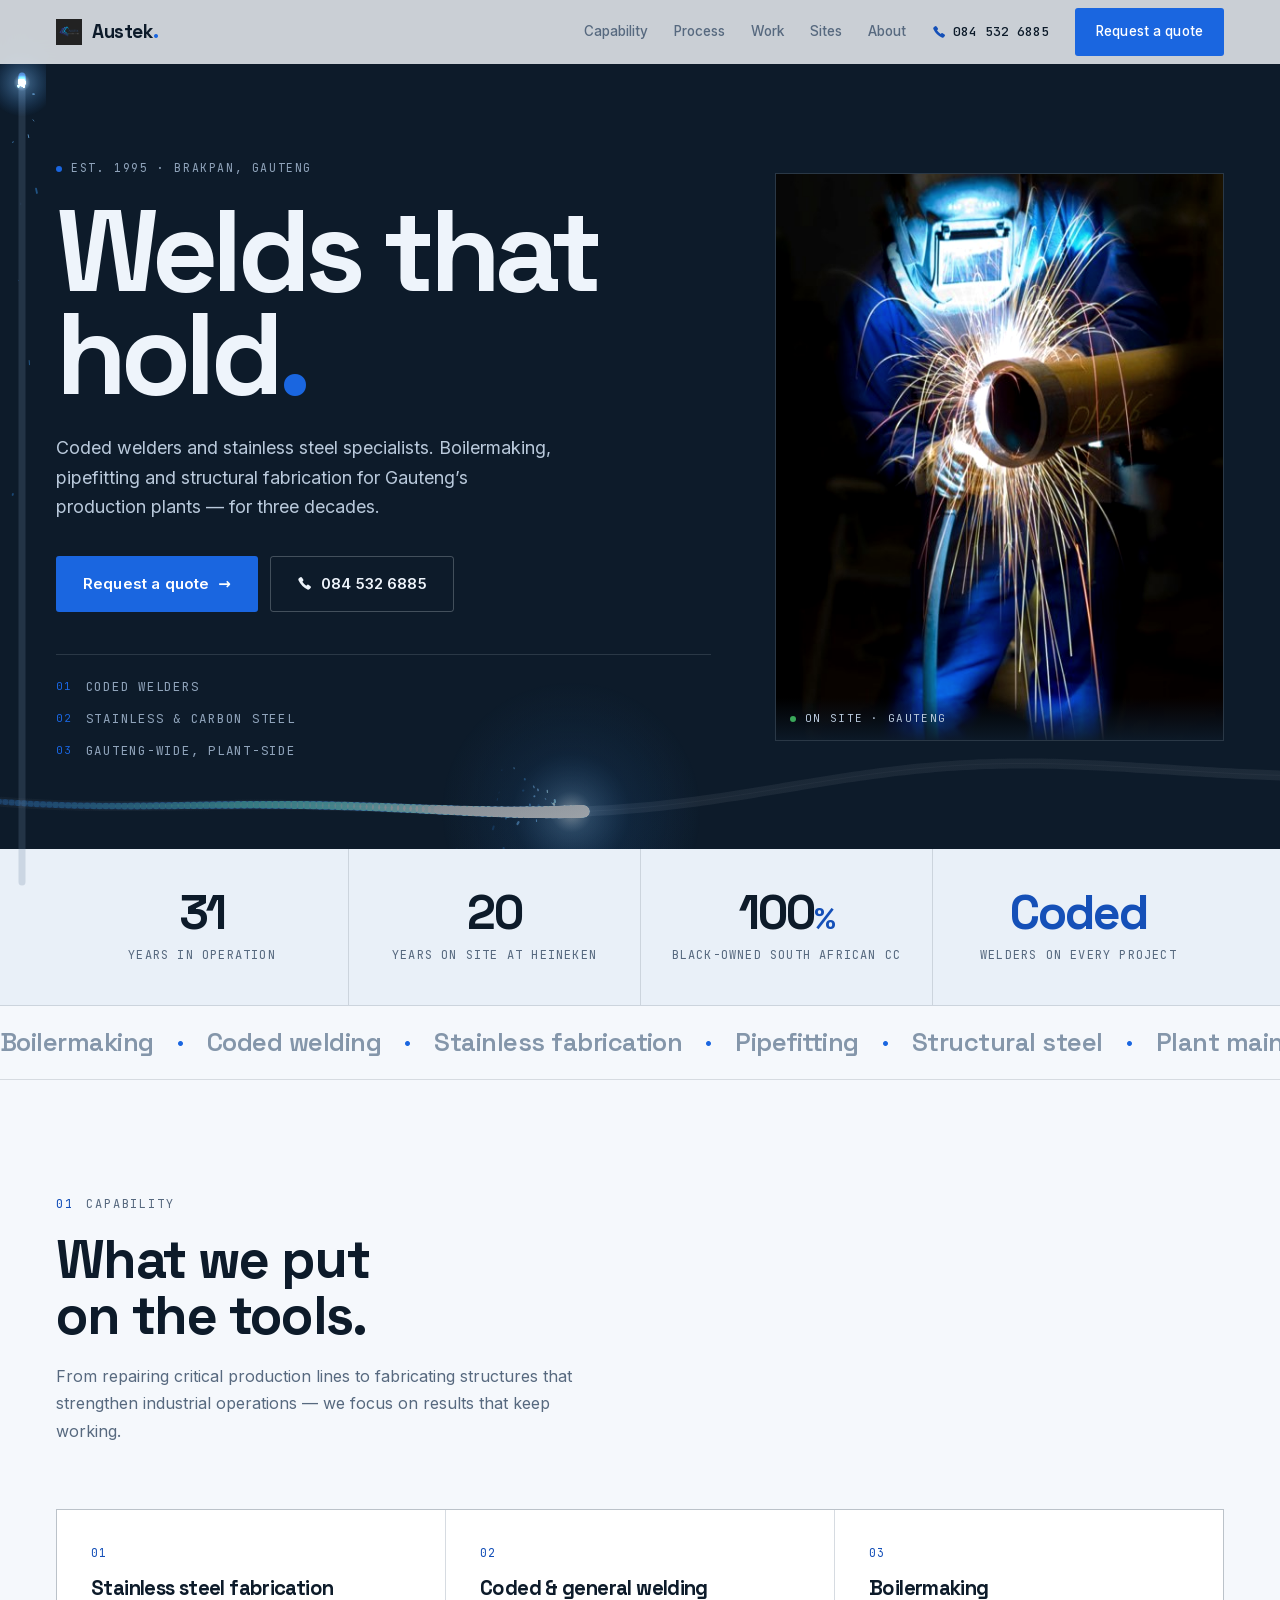
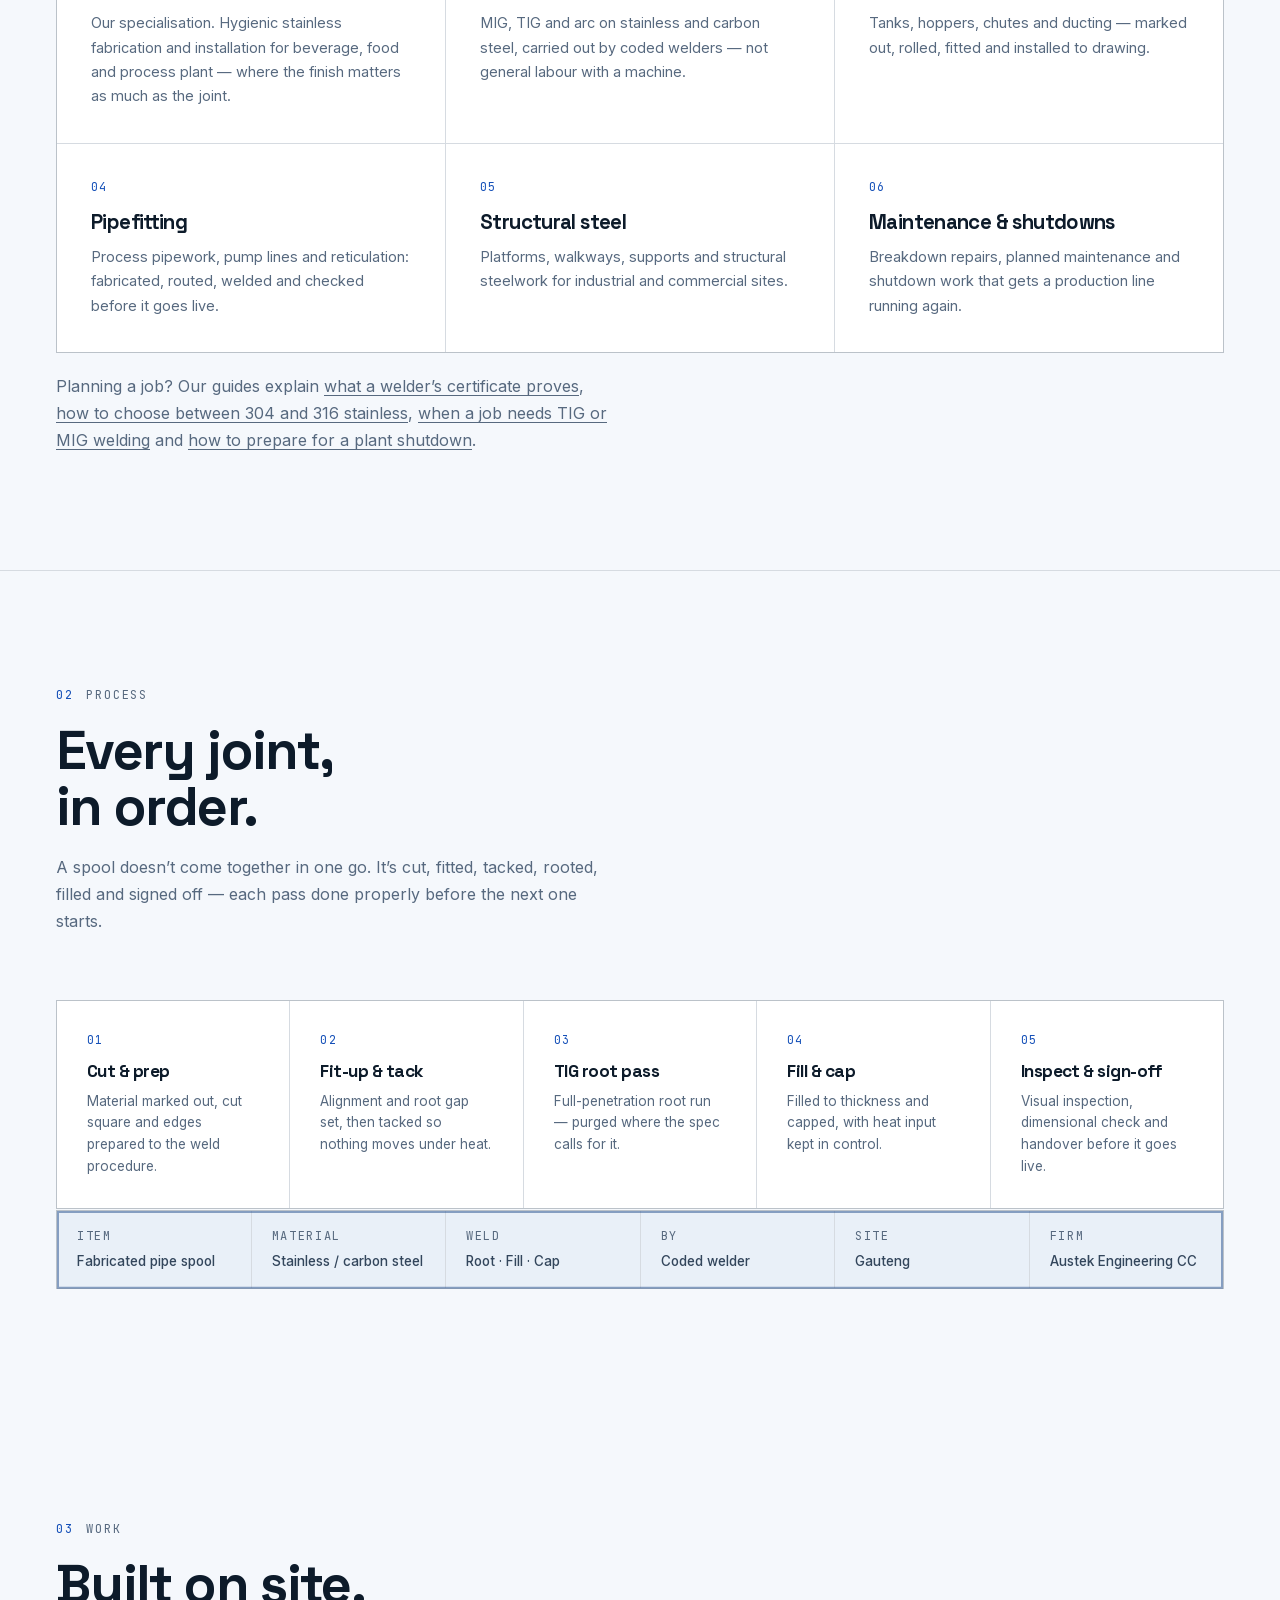
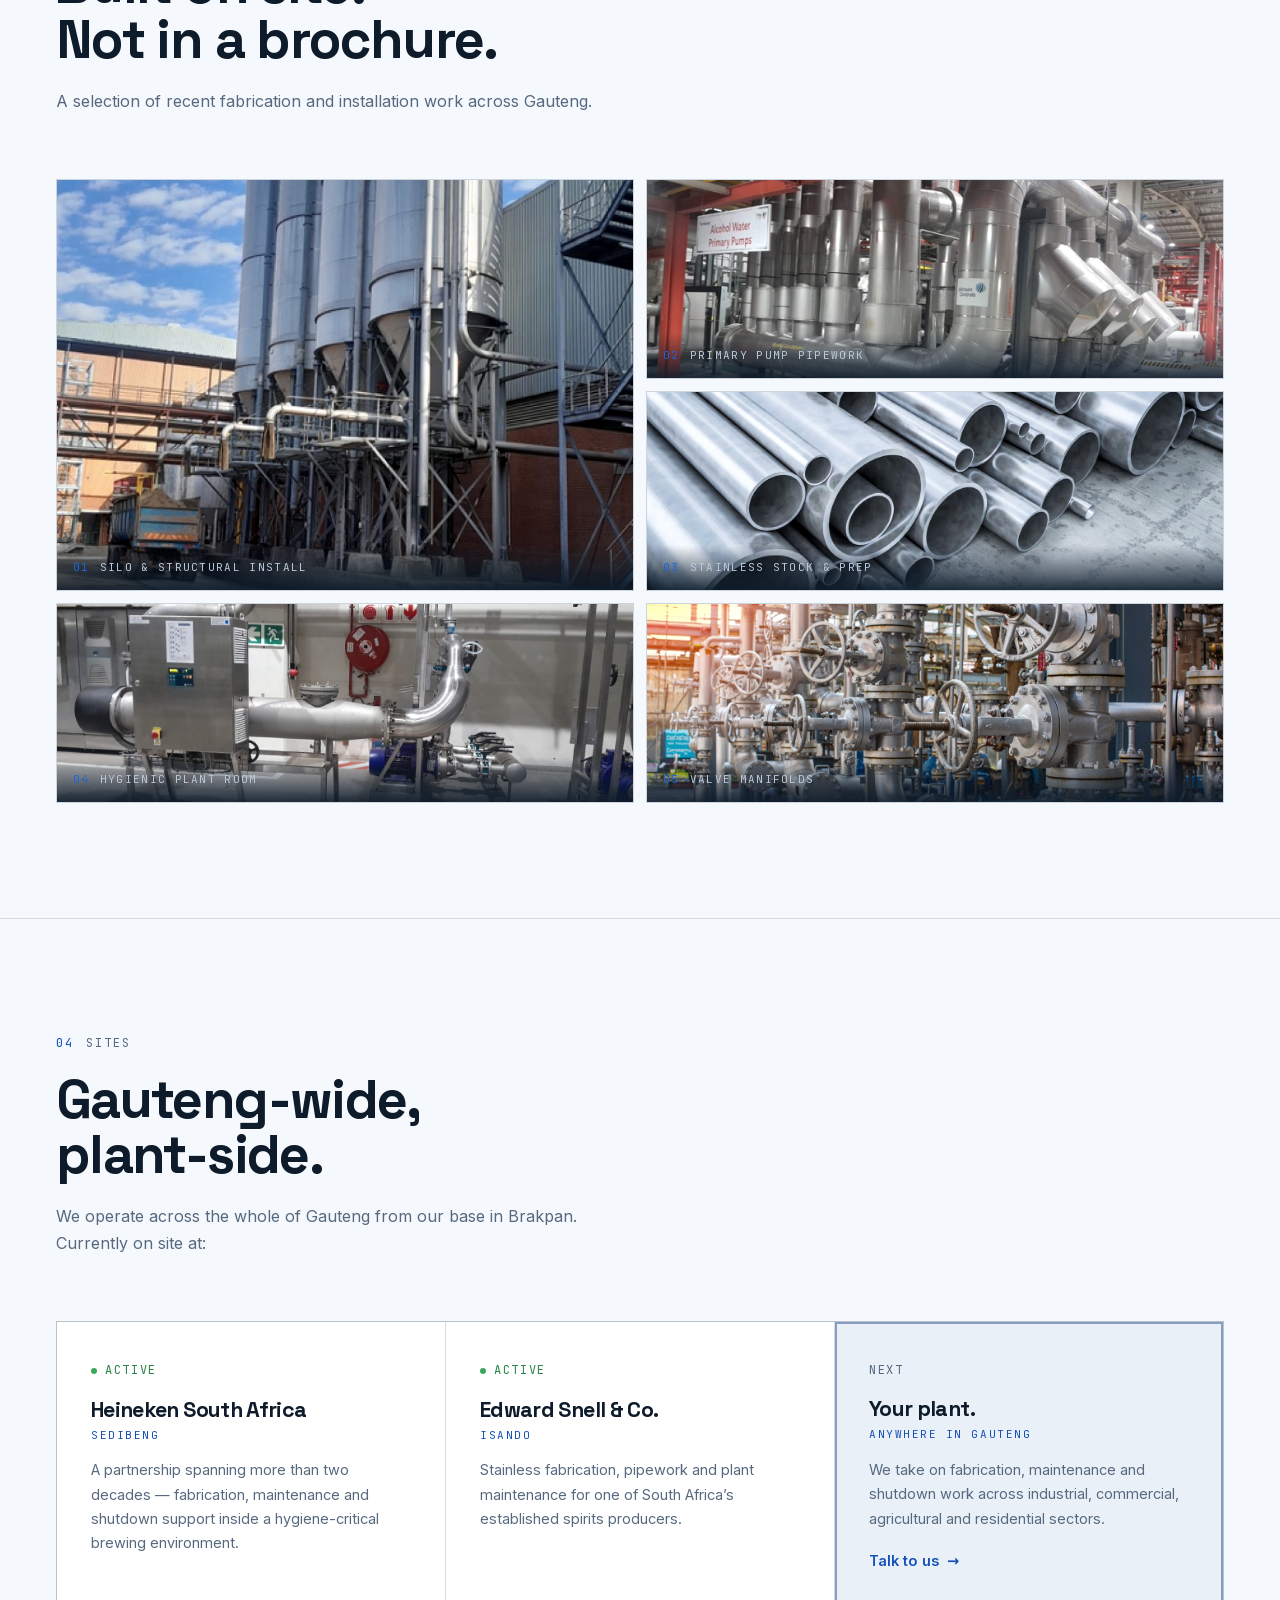
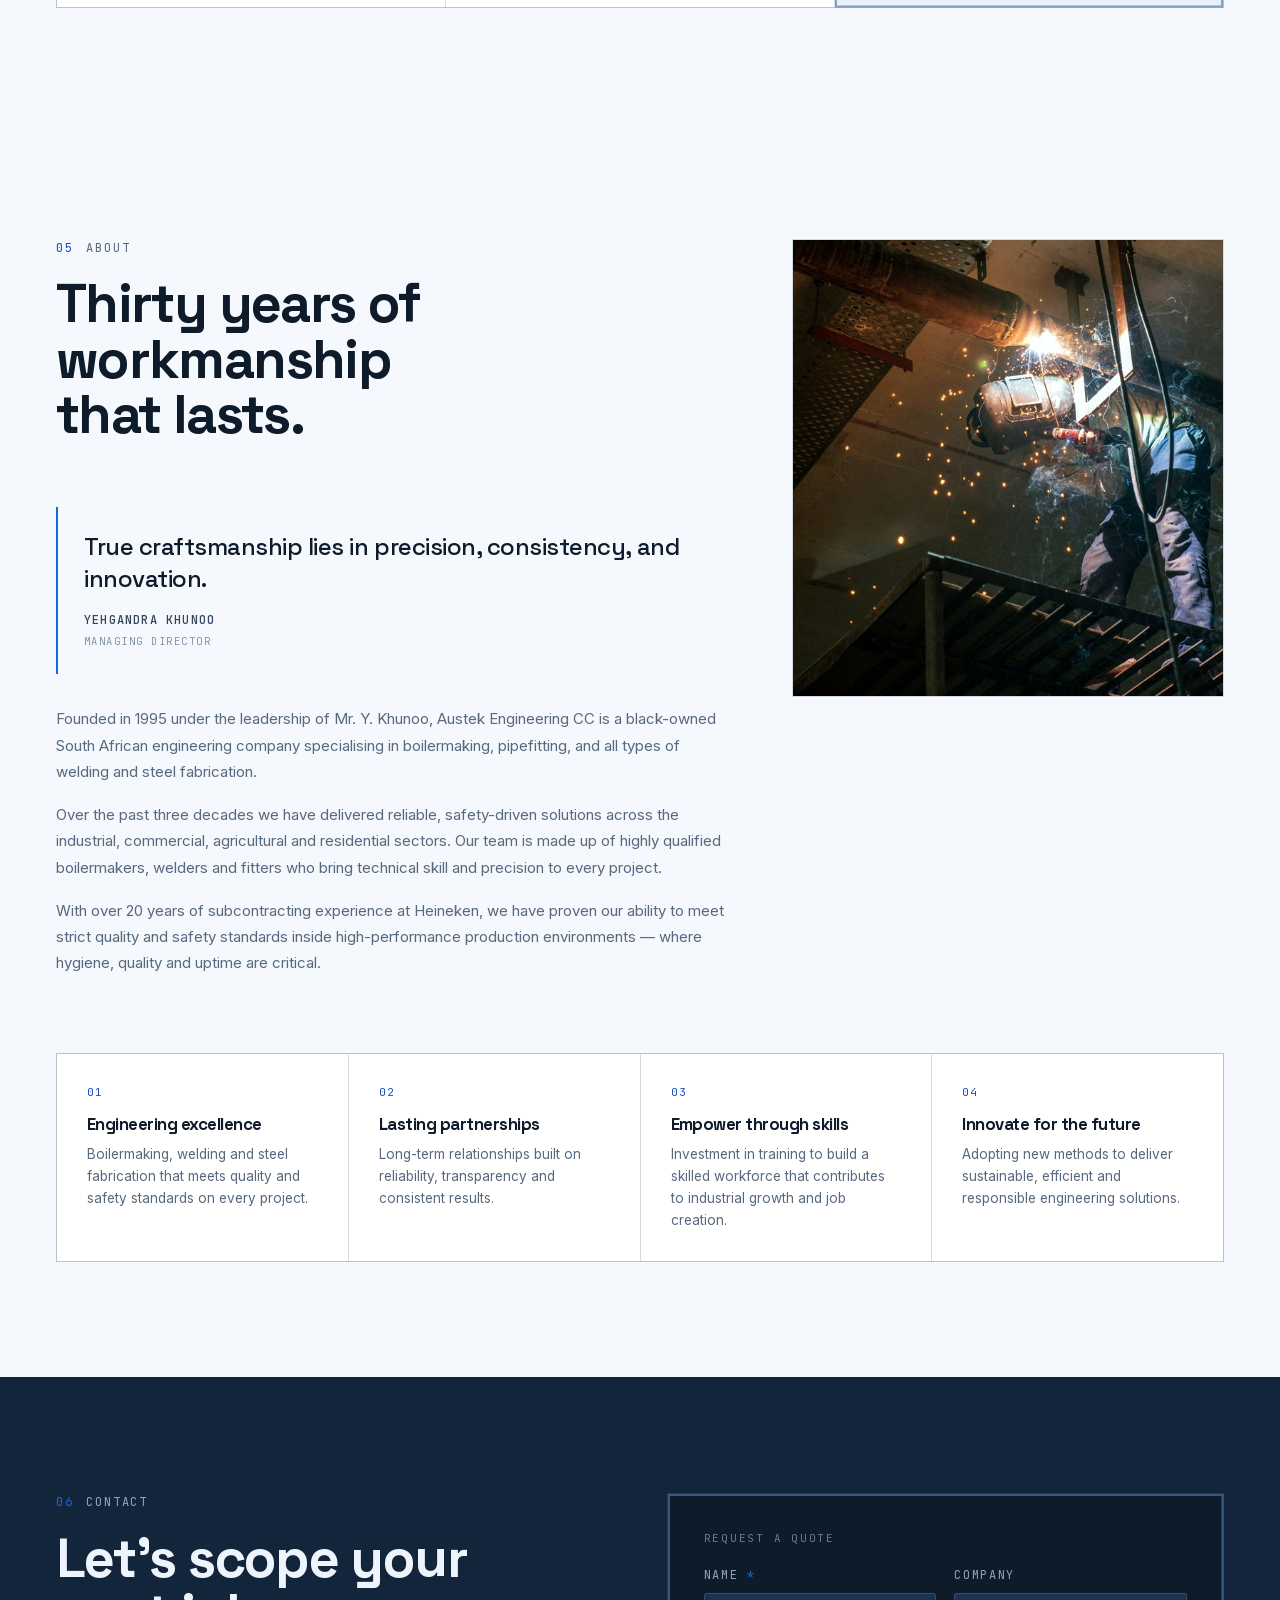
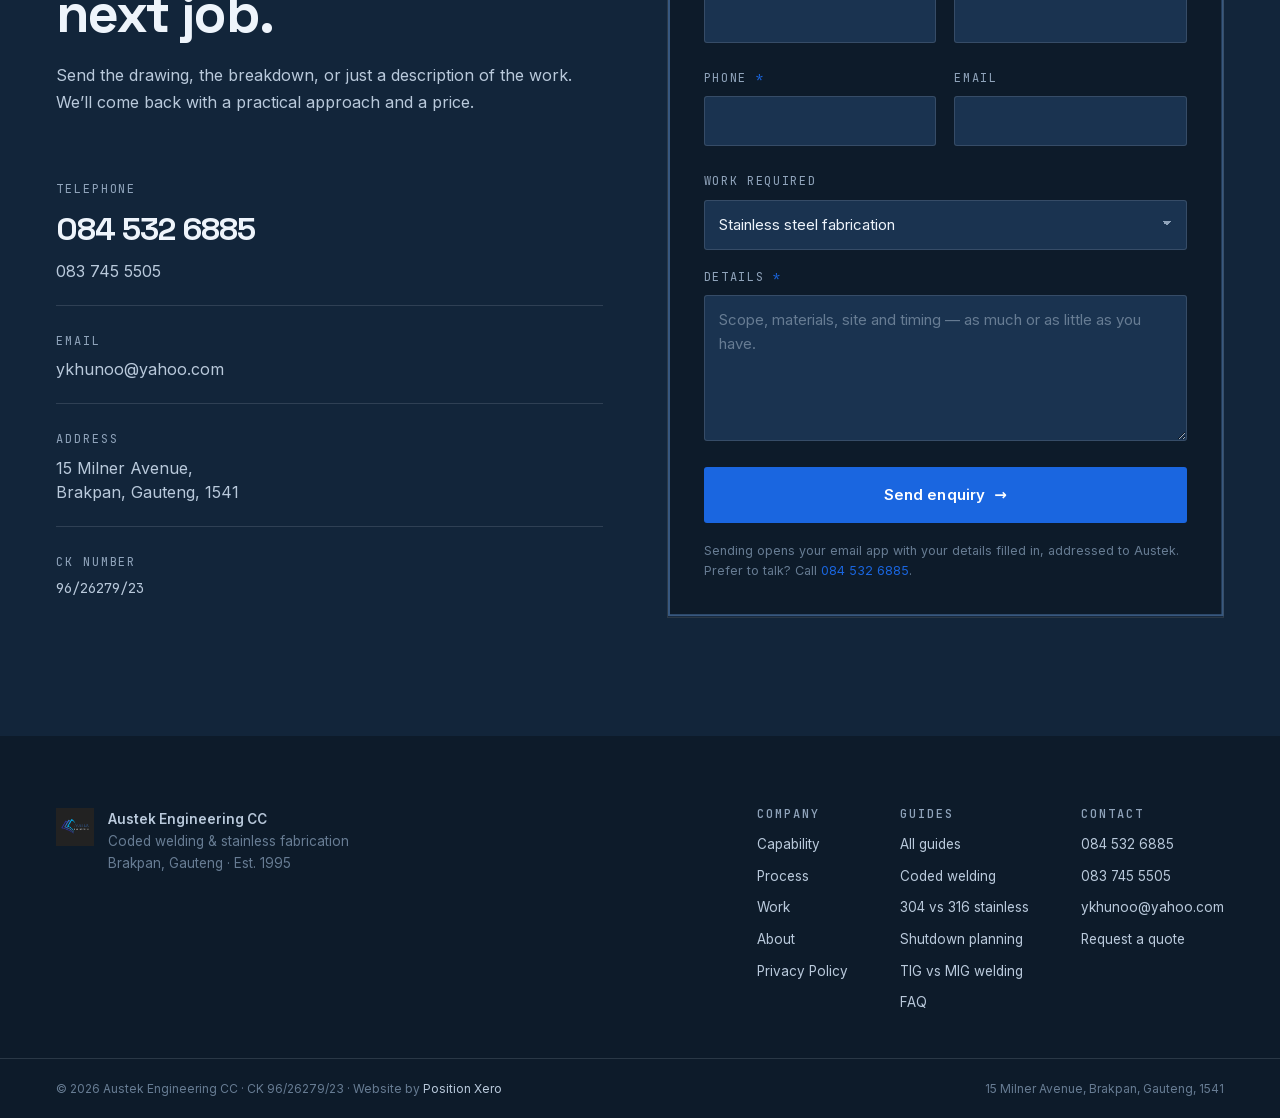
==== index.html @ ec8d246f "Page speed: fonts served from this site instead of Google Fonts The three fonts (Space Grotesk, Inte" ====
<!doctype html>
<html lang="en-ZA">
<head>
<meta charset="utf-8">
<meta name="viewport" content="width=device-width, initial-scale=1">
<script async src="https://www.googletagmanager.com/gtag/js?id=G-FDWZPK8DP4"></script>
<script>window.dataLayer = window.dataLayer || []; function gtag(){dataLayer.push(arguments);} gtag('js', new Date()); gtag('config', 'G-FDWZPK8DP4');</script>
<title>Stainless Steel Fabrication, Brakpan | Austek Engineering</title>
<meta name="description" content="Coded welders and stainless steel fabrication for Gauteng food, beverage and process plants, from Brakpan. Boilermaking, pipework, shutdowns. 084 532 6885.">
<meta name="theme-color" content="#0d1b2a">
<link rel="canonical" href="https://austekengineering.co.za/">

<meta property="og:type" content="website">
<meta property="og:title" content="Stainless Steel Fabrication, Brakpan | Austek Engineering">
<meta property="og:description" content="Coded welders and stainless steel fabrication for Gauteng food, beverage and process plants, from Brakpan. Boilermaking, pipework, shutdowns. 084 532 6885.">
<meta property="og:image" content="https://austekengineering.co.za/assets/img/job-pipework.jpg">
<meta property="og:url" content="https://austekengineering.co.za/">
<meta property="og:locale" content="en_ZA">
<meta name="twitter:card" content="summary_large_image">

<link rel="icon" href="assets/img/favicon.svg?v=4" type="image/svg+xml">
<link rel="apple-touch-icon" href="assets/img/austek-logo.png">

<link rel="preload" as="image" href="assets/img/hero-welder.jpg" imagesrcset="assets/img/hero-welder-480.jpg 480w, assets/img/hero-welder-720.jpg 720w, assets/img/hero-welder.jpg 933w" imagesizes="(max-width: 640px) calc(100vw - 42px), (max-width: 1000px) 480px, 450px" fetchpriority="high">
<link rel="preload" href="/assets/fonts/inter-latin.woff2" as="font" type="font/woff2" crossorigin>
<link rel="preload" href="/assets/fonts/space-grotesk-latin.woff2" as="font" type="font/woff2" crossorigin>
<link rel="stylesheet" href="assets/css/styles.css?v=11">

<script type="application/ld+json">
{
  "@context":"https://schema.org",
  "@type":"LocalBusiness",
  "@id":"https://austekengineering.co.za/#business",
  "name":"Austek Engineering CC",
  "alternateName":"Austek Engineering",
  "logo":"https://austekengineering.co.za/assets/img/austek-logo.png",
  "image":"https://austekengineering.co.za/assets/img/job-silos.jpg",
  "description":"Coded welding, stainless steel fabrication, boilermaking, pipefitting and structural steel for industrial plants across Gauteng.",
  "url":"https://austekengineering.co.za/",
  "telephone":"+27845326885",
  "email":"ykhunoo@yahoo.com",
  "foundingDate":"1995",
  "address":{
    "@type":"PostalAddress",
    "streetAddress":"15 Milner Avenue",
    "addressLocality":"Brakpan",
    "addressRegion":"Gauteng",
    "postalCode":"1541",
    "addressCountry":"ZA"
  },
  "areaServed":[{"@type":"City","name":"Brakpan"},{"@type":"AdministrativeArea","name":"Gauteng, South Africa"}],
  "hasOfferCatalog":{"@type":"OfferCatalog","name":"Fabrication and welding services","itemListElement":[
    {"@type":"Offer","itemOffered":{"@type":"Service","name":"Stainless steel fabrication"}},
    {"@type":"Offer","itemOffered":{"@type":"Service","name":"Coded and general welding"}},
    {"@type":"Offer","itemOffered":{"@type":"Service","name":"Boilermaking"}},
    {"@type":"Offer","itemOffered":{"@type":"Service","name":"Pipefitting"}},
    {"@type":"Offer","itemOffered":{"@type":"Service","name":"Structural steel"}},
    {"@type":"Offer","itemOffered":{"@type":"Service","name":"Maintenance and shutdowns"}}
  ]},
  "founder":{"@type":"Person","name":"Yehgandra Khunoo"},
  "knowsAbout":["Coded welding","Stainless steel fabrication","Boilermaking","Pipefitting","Structural steel","Plant maintenance","Industrial shutdowns"]
}
</script>
<script type="application/ld+json">
{"@context":"https://schema.org","@type":"WebSite","@id":"https://austekengineering.co.za/#website","name":"Austek Engineering","url":"https://austekengineering.co.za/","inLanguage":"en-ZA","publisher":{"@id":"https://austekengineering.co.za/#business"}}
</script>
<script type="text/javascript">(function(c,l,a,r,i,t,y){c[a]=c[a]||function(){(c[a].q=c[a].q||[]).push(arguments)};t=l.createElement(r);t.async=1;t.src="https://www.clarity.ms/tag/"+i;y=l.getElementsByTagName(r)[0];y.parentNode.insertBefore(t,y);})(window, document, "clarity", "script", "yxicixf503");</script>
</head>
<body>

<a class="skip" href="#main">Skip to content</a>

<header class="hdr" id="hdr">
  <div class="wrap hdr__in">
    <a class="brand" href="#top" aria-label="Austek Engineering home">
      <img src="assets/img/austek-logo.png" alt="" width="250" height="250" decoding="async">
      <span class="brand__name">Austek<span class="brand__dot">.</span></span>
    </a>

    <nav class="nav" id="nav" aria-label="Primary">
      <a href="#capability">Capability</a>
      <a href="#process">Process</a>
      <a href="#work">Work</a>
      <a href="#sites">Sites</a>
      <a href="#about">About</a>
      <a class="nav__call" href="tel:+27845326885">
        <svg viewBox="0 0 16 16" width="14" height="14" aria-hidden="true"><path fill="currentColor" d="M5.2 1.6a1.2 1.2 0 0 0-1.6-.3L2.3 2.2C1.5 2.8 1.2 3.9 1.7 4.8a19.7 19.7 0 0 0 9.5 9.5c.9.5 2 .2 2.6-.6l.9-1.3a1.2 1.2 0 0 0-.3-1.6l-2.2-1.5a1.2 1.2 0 0 0-1.5.2l-.8.8a15.6 15.6 0 0 1-4.2-4.2l.8-.8a1.2 1.2 0 0 0 .2-1.5L5.2 1.6Z"/></svg>
        084 532 6885
      </a>
      <a class="btn btn--arc" href="#contact">Request a quote</a>
    </nav>

    <button class="burger" id="burger" aria-expanded="false" aria-controls="nav" aria-label="Open menu">
      <span></span><span></span>
    </button>
  </div>
</header>

<main id="main">

  <!-- ══════════ HERO ══════════ -->
  <section class="hero" id="top">
    <canvas class="weld" id="weld" aria-hidden="true"></canvas>
    <div class="wrap hero__in">
      <div class="hero__copy">
        <p class="tag reveal"><i class="dot"></i> Est. 1995 &middot; Brakpan, Gauteng</p>

        <h1 class="hero__h1 reveal">Welds that<br>hold<span class="arc">.</span></h1>

        <p class="hero__sub reveal">
          Coded welders and stainless steel specialists. Boilermaking, pipefitting and
          structural fabrication for Gauteng&rsquo;s production plants &mdash; for three decades.
        </p>

        <div class="hero__cta reveal">
          <a class="btn btn--arc btn--lg" href="#contact">Request a quote <span aria-hidden="true">&rarr;</span></a>
          <a class="btn btn--ghost btn--lg" href="tel:+27845326885">
            <svg viewBox="0 0 16 16" width="15" height="15" aria-hidden="true"><path fill="currentColor" d="M5.2 1.6a1.2 1.2 0 0 0-1.6-.3L2.3 2.2C1.5 2.8 1.2 3.9 1.7 4.8a19.7 19.7 0 0 0 9.5 9.5c.9.5 2 .2 2.6-.6l.9-1.3a1.2 1.2 0 0 0-.3-1.6l-2.2-1.5a1.2 1.2 0 0 0-1.5.2l-.8.8a15.6 15.6 0 0 1-4.2-4.2l.8-.8a1.2 1.2 0 0 0 .2-1.5L5.2 1.6Z"/></svg>
            084 532 6885
          </a>
        </div>

        <ul class="creds reveal">
          <li><span class="creds__n">01</span> Coded welders</li>
          <li><span class="creds__n">02</span> Stainless &amp; carbon steel</li>
          <li><span class="creds__n">03</span> Gauteng-wide, plant-side</li>
        </ul>
      </div>

      <figure class="hero__fig reveal">
        <img src="assets/img/hero-welder.jpg" srcset="assets/img/hero-welder-480.jpg 480w, assets/img/hero-welder-720.jpg 720w, assets/img/hero-welder.jpg 933w" sizes="(max-width: 640px) calc(100vw - 42px), (max-width: 1000px) 480px, 450px" alt="Austek welder laying a pass on site" width="933" height="1400" fetchpriority="high" decoding="async">
        <figcaption><i class="dot dot--live"></i> On site &middot; Gauteng</figcaption>
      </figure>
    </div>
  </section>

  <!-- ══════════ TRUST BAR ══════════ -->
  <section class="trust" aria-label="Company credentials">
    <div class="wrap trust__in">
      <div class="trust__i"><b data-to="31">31</b><span>Years in operation</span></div>
      <div class="trust__i"><b data-to="20">20</b><span>Years on site at Heineken</span></div>
      <div class="trust__i"><b>100<i>%</i></b><span>Black-owned South African CC</span></div>
      <div class="trust__i"><b class="trust__word">Coded</b><span>Welders on every project</span></div>
    </div>
  </section>

  <!-- ══════════ MARQUEE ══════════ -->
  <div class="mq" aria-hidden="true">
    <div class="mq__t">
      <span>Boilermaking</span><i>&bull;</i><span>Coded welding</span><i>&bull;</i><span>Stainless fabrication</span><i>&bull;</i><span>Pipefitting</span><i>&bull;</i><span>Structural steel</span><i>&bull;</i><span>Plant maintenance</span><i>&bull;</i><span>Shutdowns</span><i>&bull;</i>
      <span>Boilermaking</span><i>&bull;</i><span>Coded welding</span><i>&bull;</i><span>Stainless fabrication</span><i>&bull;</i><span>Pipefitting</span><i>&bull;</i><span>Structural steel</span><i>&bull;</i><span>Plant maintenance</span><i>&bull;</i><span>Shutdowns</span><i>&bull;</i>
    </div>
  </div>

  <!-- ══════════ CAPABILITY ══════════ -->
  <section class="sec" id="capability">
    <div class="wrap">
      <header class="shead reveal">
        <p class="shead__k"><span>01</span> Capability</p>
        <h2 class="shead__h">What we put<br>on the tools.</h2>
        <p class="shead__p">
          From repairing critical production lines to fabricating structures that strengthen
          industrial operations &mdash; we focus on results that keep working.
        </p>
      </header>

      <ul class="cards">
        <li class="card reveal">
          <span class="card__n">01</span>
          <h3>Stainless steel fabrication</h3>
          <p>Our specialisation. Hygienic stainless fabrication and installation for beverage, food and process plant &mdash; where the finish matters as much as the joint.</p>
        </li>
        <li class="card reveal">
          <span class="card__n">02</span>
          <h3>Coded &amp; general welding</h3>
          <p>MIG, TIG and arc on stainless and carbon steel, carried out by coded welders &mdash; not general labour with a machine.</p>
        </li>
        <li class="card reveal">
          <span class="card__n">03</span>
          <h3>Boilermaking</h3>
          <p>Tanks, hoppers, chutes and ducting &mdash; marked out, rolled, fitted and installed to drawing.</p>
        </li>
        <li class="card reveal">
          <span class="card__n">04</span>
          <h3>Pipefitting</h3>
          <p>Process pipework, pump lines and reticulation: fabricated, routed, welded and checked before it goes live.</p>
        </li>
        <li class="card reveal">
          <span class="card__n">05</span>
          <h3>Structural steel</h3>
          <p>Platforms, walkways, supports and structural steelwork for industrial and commercial sites.</p>
        </li>
        <li class="card reveal">
          <span class="card__n">06</span>
          <h3>Maintenance &amp; shutdowns</h3>
          <p>Breakdown repairs, planned maintenance and shutdown work that gets a production line running again.</p>
        </li>
      </ul>

      <p class="shead__p reveal">Planning a job? Our guides explain <a href="/blog/what-is-a-coded-welder/" style="text-decoration:underline;text-underline-offset:3px">what a welder&rsquo;s certificate proves</a>, <a href="/blog/304-vs-316-stainless-steel/" style="text-decoration:underline;text-underline-offset:3px">how to choose between 304 and 316 stainless</a>, <a href="/blog/tig-vs-mig-welding/" style="text-decoration:underline;text-underline-offset:3px">when a job needs TIG or MIG welding</a> and <a href="/blog/plant-shutdown-preparation/" style="text-decoration:underline;text-underline-offset:3px">how to prepare for a plant shutdown</a>.</p>
    </div>
  </section>

  <!-- ══════════ PROCESS ══════════ -->
  <section class="sec sec--rule" id="process">
    <div class="wrap proc">
      <header class="shead reveal">
        <p class="shead__k"><span>02</span> Process</p>
        <h2 class="shead__h">Every joint,<br>in order.</h2>
        <p class="shead__p">
          A spool doesn&rsquo;t come together in one go. It&rsquo;s cut, fitted, tacked, rooted,
          filled and signed off &mdash; each pass done properly before the next one starts.
        </p>
      </header>

      <ol class="steps">
        <li class="step reveal"><span class="step__n">01</span><h3>Cut &amp; prep</h3><p>Material marked out, cut square and edges prepared to the weld procedure.</p></li>
        <li class="step reveal"><span class="step__n">02</span><h3>Fit-up &amp; tack</h3><p>Alignment and root gap set, then tacked so nothing moves under heat.</p></li>
        <li class="step reveal"><span class="step__n">03</span><h3>TIG root pass</h3><p>Full-penetration root run &mdash; purged where the spec calls for it.</p></li>
        <li class="step reveal"><span class="step__n">04</span><h3>Fill &amp; cap</h3><p>Filled to thickness and capped, with heat input kept in control.</p></li>
        <li class="step reveal"><span class="step__n">05</span><h3>Inspect &amp; sign-off</h3><p>Visual inspection, dimensional check and handover before it goes live.</p></li>
      </ol>

      <aside class="spec reveal" data-weldbox aria-label="Typical job specification">
        <div class="spec__row"><span>Item</span><b>Fabricated pipe spool</b></div>
        <div class="spec__row"><span>Material</span><b>Stainless / carbon steel</b></div>
        <div class="spec__row"><span>Weld</span><b>Root &middot; Fill &middot; Cap</b></div>
        <div class="spec__row"><span>By</span><b>Coded welder</b></div>
        <div class="spec__row"><span>Site</span><b>Gauteng</b></div>
        <div class="spec__row"><span>Firm</span><b>Austek Engineering CC</b></div>
      </aside>
    </div>
  </section>

  <!-- ══════════ WORK ══════════ -->
  <section class="sec" id="work">
    <div class="wrap">
      <header class="shead reveal">
        <p class="shead__k"><span>03</span> Work</p>
        <h2 class="shead__h">Built on site.<br>Not in a brochure.</h2>
        <p class="shead__p">A selection of recent fabrication and installation work across Gauteng.</p>
      </header>

      <ul class="gal">
        <li class="gal__i gal__i--tall reveal">
          <img src="assets/img/job-silos.jpg" alt="Silo and structural steel installation" width="618" height="1100" loading="lazy" decoding="async">
          <span class="gal__c"><i>01</i> Silo &amp; structural install</span>
        </li>
        <li class="gal__i reveal">
          <img src="assets/img/job-pipework.jpg" alt="Primary pump pipework fabricated and installed" width="1400" height="708" loading="lazy" decoding="async">
          <span class="gal__c"><i>02</i> Primary pump pipework</span>
        </li>
        <li class="gal__i reveal">
          <img src="assets/img/stainless-pipes.jpg" alt="Stainless steel stock prepared for fabrication" width="1400" height="934" loading="lazy" decoding="async">
          <span class="gal__c"><i>03</i> Stainless stock &amp; prep</span>
        </li>
        <li class="gal__i reveal">
          <img src="assets/img/job-plantroom.jpg" alt="Hygienic plant room pipework installation" width="1400" height="708" loading="lazy" decoding="async">
          <span class="gal__c"><i>04</i> Hygienic plant room</span>
        </li>
        <li class="gal__i reveal">
          <img src="assets/img/valves.jpg" alt="Valve manifolds fabricated in stainless steel" width="1400" height="933" loading="lazy" decoding="async">
          <span class="gal__c"><i>05</i> Valve manifolds</span>
        </li>
      </ul>
    </div>
  </section>

  <!-- ══════════ SITES ══════════ -->
  <section class="sec sec--rule" id="sites">
    <div class="wrap">
      <header class="shead reveal">
        <p class="shead__k"><span>04</span> Sites</p>
        <h2 class="shead__h">Gauteng-wide,<br>plant-side.</h2>
        <p class="shead__p">We operate across the whole of Gauteng from our base in Brakpan. Currently on site at:</p>
      </header>

      <ul class="sites">
        <li class="site reveal">
          <p class="site__st site__st--on"><i class="dot dot--live"></i> Active</p>
          <h3>Heineken South Africa</h3>
          <p class="site__loc">Sedibeng</p>
          <p>A partnership spanning more than two decades &mdash; fabrication, maintenance and shutdown support inside a hygiene-critical brewing environment.</p>
        </li>
        <li class="site reveal">
          <p class="site__st site__st--on"><i class="dot dot--live"></i> Active</p>
          <h3>Edward Snell &amp; Co.</h3>
          <p class="site__loc">Isando</p>
          <p>Stainless fabrication, pipework and plant maintenance for one of South Africa&rsquo;s established spirits producers.</p>
        </li>
        <li class="site site--next reveal" data-weldbox>
          <p class="site__st">Next</p>
          <h3>Your plant.</h3>
          <p class="site__loc">Anywhere in Gauteng</p>
          <p>We take on fabrication, maintenance and shutdown work across industrial, commercial, agricultural and residential sectors.</p>
          <a class="site__link" href="#contact">Talk to us <span aria-hidden="true">&rarr;</span></a>
        </li>
      </ul>
    </div>
  </section>

  <!-- ══════════ ABOUT ══════════ -->
  <section class="sec about" id="about">
    <div class="wrap about__in">
      <div class="about__copy">
        <header class="shead reveal">
          <p class="shead__k"><span>05</span> About</p>
          <h2 class="shead__h">Thirty years of<br>workmanship<br>that lasts.</h2>
        </header>

        <blockquote class="quote reveal">
          <p>True craftsmanship lies in precision, consistency, and innovation.</p>
          <footer><b>Yehgandra Khunoo</b><span>Managing Director</span></footer>
        </blockquote>

        <div class="prose reveal">
          <p>Founded in 1995 under the leadership of Mr. Y. Khunoo, Austek Engineering CC is a black-owned South African engineering company specialising in boilermaking, pipefitting, and all types of welding and steel fabrication.</p>
          <p>Over the past three decades we have delivered reliable, safety-driven solutions across the industrial, commercial, agricultural and residential sectors. Our team is made up of highly qualified boilermakers, welders and fitters who bring technical skill and precision to every project.</p>
          <p>With over 20 years of subcontracting experience at Heineken, we have proven our ability to meet strict quality and safety standards inside high-performance production environments &mdash; where hygiene, quality and uptime are critical.</p>
        </div>
      </div>

      <figure class="about__fig reveal">
        <img src="assets/img/cta-welder-960.jpg" srcset="assets/img/cta-welder-640.jpg 640w, assets/img/cta-welder-960.jpg 960w, assets/img/cta-welder.jpg 1400w" sizes="(max-width: 640px) 100vw, (max-width: 1000px) 510px, 460px" alt="Austek welder at work in a plant environment" width="1400" height="1400" loading="lazy" decoding="async">
      </figure>
    </div>

    <div class="wrap">
      <ul class="vals">
        <li class="val reveal"><span class="val__n">01</span><h3>Engineering excellence</h3><p>Boilermaking, welding and steel fabrication that meets quality and safety standards on every project.</p></li>
        <li class="val reveal"><span class="val__n">02</span><h3>Lasting partnerships</h3><p>Long-term relationships built on reliability, transparency and consistent results.</p></li>
        <li class="val reveal"><span class="val__n">03</span><h3>Empower through skills</h3><p>Investment in training to build a skilled workforce that contributes to industrial growth and job creation.</p></li>
        <li class="val reveal"><span class="val__n">04</span><h3>Innovate for the future</h3><p>Adopting new methods to deliver sustainable, efficient and responsible engineering solutions.</p></li>
      </ul>
    </div>
  </section>

  <!-- ══════════ CONTACT ══════════ -->
  <section class="sec contact" id="contact">
    <div class="wrap contact__in">

      <div class="contact__side">
        <header class="shead reveal">
          <p class="shead__k"><span>06</span> Contact</p>
          <h2 class="shead__h">Let&rsquo;s scope your<br>next job.</h2>
          <p class="shead__p">
            Send the drawing, the breakdown, or just a description of the work.
            We&rsquo;ll come back with a practical approach and a price.
          </p>
        </header>

        <ul class="det reveal">
          <li>
            <span class="det__k">Telephone</span>
            <a class="det__v det__v--big" href="tel:+27845326885">084 532 6885</a>
            <a class="det__v" href="tel:+27837455505">083 745 5505</a>
          </li>
          <li>
            <span class="det__k">Email</span>
            <a class="det__v" href="mailto:ykhunoo@yahoo.com">ykhunoo@yahoo.com</a>
          </li>
          <li>
            <span class="det__k">Address</span>
            <a class="det__v" href="https://maps.google.com/?q=15+Milner+Avenue+Brakpan+Gauteng+1541" target="_blank" rel="noopener">15 Milner Avenue,<br>Brakpan, Gauteng, 1541</a>
          </li>
          <li>
            <span class="det__k">CK number</span>
            <span class="det__v det__v--mono">96/26279/23</span>
          </li>
        </ul>
      </div>

      <div class="fwrap reveal" data-weldbox>
        <form class="form" id="quoteForm" method="post" action="" novalidate>
          <p class="form__t">Request a quote</p>

          <div class="form__grid">
            <label class="f">
              <span class="f__l">Name <i aria-hidden="true">*</i></span>
              <input class="f__i" type="text" name="name" autocomplete="name" required>
              <span class="f__e" data-err></span>
            </label>
            <label class="f">
              <span class="f__l">Company</span>
              <input class="f__i" type="text" name="company" autocomplete="organization">
            </label>
            <label class="f">
              <span class="f__l">Phone <i aria-hidden="true">*</i></span>
              <input class="f__i" type="tel" name="phone" autocomplete="tel" required>
              <span class="f__e" data-err></span>
            </label>
            <label class="f">
              <span class="f__l">Email</span>
              <input class="f__i" type="email" name="email" autocomplete="email">
              <span class="f__e" data-err></span>
            </label>
          </div>

          <label class="f">
            <span class="f__l">Work required</span>
            <select class="f__i" name="work">
              <option>Stainless steel fabrication</option>
              <option>Coded welding</option>
              <option>Boilermaking</option>
              <option>Pipefitting</option>
              <option>Structural steel</option>
              <option>Plant maintenance / shutdown</option>
              <option>Other</option>
            </select>
          </label>

          <label class="f">
            <span class="f__l">Details <i aria-hidden="true">*</i></span>
            <textarea class="f__i f__i--ta" name="details" rows="5" required placeholder="Scope, materials, site and timing — as much or as little as you have."></textarea>
            <span class="f__e" data-err></span>
          </label>

          <!-- honeypot -->
          <input type="text" name="_gotcha" tabindex="-1" autocomplete="off" aria-hidden="true" class="hp">

          <button class="btn btn--arc btn--lg btn--full" type="submit">
            Send enquiry <span aria-hidden="true">&rarr;</span>
          </button>

          <p class="form__note" id="formNote">
            Sending opens your email app with your details filled in, addressed to Austek.
            Prefer to talk? Call <a href="tel:+27845326885">084 532 6885</a>.
          </p>
        </form>
      </div>

    </div>
  </section>

</main>

<footer class="ftr">
  <div class="wrap ftr__in">
    <div class="ftr__brand">
      <img src="assets/img/austek-logo.png" alt="" width="250" height="250" decoding="async" loading="lazy">
      <p><b>Austek Engineering CC</b><br>Coded welding &amp; stainless fabrication<br>Brakpan, Gauteng &middot; Est. 1995</p>
    </div>
    <nav class="ftr__nav" aria-label="Footer">
      <div>
        <h2>Company</h2>
        <a href="#capability">Capability</a>
        <a href="#process">Process</a>
        <a href="#work">Work</a>
        <a href="#about">About</a>
        <a href="/privacy/">Privacy Policy</a>
      </div>
      <div>
        <h2>Guides</h2>
        <a href="/blog/">All guides</a>
        <a href="/blog/what-is-a-coded-welder/">Coded welding</a>
        <a href="/blog/304-vs-316-stainless-steel/">304 vs 316 stainless</a>
        <a href="/blog/plant-shutdown-preparation/">Shutdown planning</a>
        <a href="/blog/tig-vs-mig-welding/">TIG vs MIG welding</a>
        <a href="/faq/">FAQ</a>
      </div>
      <div>
        <h2>Contact</h2>
        <a href="tel:+27845326885">084 532 6885</a>
        <a href="tel:+27837455505">083 745 5505</a>
        <a href="mailto:ykhunoo@yahoo.com">ykhunoo@yahoo.com</a>
        <a href="#contact">Request a quote</a>
      </div>
    </nav>
  </div>
  <div class="wrap ftr__base">
    <p>&copy; <span id="yr">2026</span> Austek Engineering CC &middot; CK 96/26279/23<span class="ftr__sep" aria-hidden="true"> &middot; </span><span class="ftr__credit">Website by <a href="https://www.positionxero.com/">Position Xero</a></span></p>
    <p>15 Milner Avenue, Brakpan, Gauteng, 1541</p>
  </div>
</footer>

<a class="callfab" href="tel:+27845326885" aria-label="Call Austek Engineering">
  <svg viewBox="0 0 16 16" width="20" height="20" aria-hidden="true"><path fill="currentColor" d="M5.2 1.6a1.2 1.2 0 0 0-1.6-.3L2.3 2.2C1.5 2.8 1.2 3.9 1.7 4.8a19.7 19.7 0 0 0 9.5 9.5c.9.5 2 .2 2.6-.6l.9-1.3a1.2 1.2 0 0 0-.3-1.6l-2.2-1.5a1.2 1.2 0 0 0-1.5.2l-.8.8a15.6 15.6 0 0 1-4.2-4.2l.8-.8a1.2 1.2 0 0 0 .2-1.5L5.2 1.6Z"/></svg>
</a>

<script src="assets/js/main.js?v=5" defer></script>
<script src="assets/js/weld.js?v=4" defer></script>
</body>
</html>
---- assets/css/styles.css ----
/* ==========================================================
   Austek Engineering CC — stylesheet
   White ground, navy ink, arc-blue accent.
   Navy panels bookend the page: hero, contact, footer.
   ========================================================== */

/* Fonts, served from this site (18 October 2026). These are Google Fonts' own
   files and @font-face rules for the old fonts.googleapis.com link (Space
   Grotesk v22, Inter v20, JetBrains Mono v24; Latin and Latin Extended
   subsets), so the text looks exactly as before. The page no longer waits for
   a stylesheet from two other servers before it can paint. */
@font-face{font-family:'Inter';font-style:normal;font-weight:400;font-display:swap;src:url(/assets/fonts/inter-latin-ext.woff2) format('woff2');unicode-range:U+0100-02BA, U+02BD-02C5, U+02C7-02CC, U+02CE-02D7, U+02DD-02FF, U+0304, U+0308, U+0329, U+1D00-1DBF, U+1E00-1E9F, U+1EF2-1EFF, U+2020, U+20A0-20AB, U+20AD-20C4, U+2113, U+2C60-2C7F, U+A720-A7FF}
@font-face{font-family:'Inter';font-style:normal;font-weight:400;font-display:swap;src:url(/assets/fonts/inter-latin.woff2) format('woff2');unicode-range:U+0000-00FF, U+0131, U+0152-0153, U+02BB-02BC, U+02C6, U+02DA, U+02DC, U+0304, U+0308, U+0329, U+2000-206F, U+20AC, U+2122, U+2191, U+2193, U+2212, U+2215, U+FEFF, U+FFFD}
@font-face{font-family:'Inter';font-style:normal;font-weight:500;font-display:swap;src:url(/assets/fonts/inter-latin-ext.woff2) format('woff2');unicode-range:U+0100-02BA, U+02BD-02C5, U+02C7-02CC, U+02CE-02D7, U+02DD-02FF, U+0304, U+0308, U+0329, U+1D00-1DBF, U+1E00-1E9F, U+1EF2-1EFF, U+2020, U+20A0-20AB, U+20AD-20C4, U+2113, U+2C60-2C7F, U+A720-A7FF}
@font-face{font-family:'Inter';font-style:normal;font-weight:500;font-display:swap;src:url(/assets/fonts/inter-latin.woff2) format('woff2');unicode-range:U+0000-00FF, U+0131, U+0152-0153, U+02BB-02BC, U+02C6, U+02DA, U+02DC, U+0304, U+0308, U+0329, U+2000-206F, U+20AC, U+2122, U+2191, U+2193, U+2212, U+2215, U+FEFF, U+FFFD}
@font-face{font-family:'Inter';font-style:normal;font-weight:600;font-display:swap;src:url(/assets/fonts/inter-latin-ext.woff2) format('woff2');unicode-range:U+0100-02BA, U+02BD-02C5, U+02C7-02CC, U+02CE-02D7, U+02DD-02FF, U+0304, U+0308, U+0329, U+1D00-1DBF, U+1E00-1E9F, U+1EF2-1EFF, U+2020, U+20A0-20AB, U+20AD-20C4, U+2113, U+2C60-2C7F, U+A720-A7FF}
@font-face{font-family:'Inter';font-style:normal;font-weight:600;font-display:swap;src:url(/assets/fonts/inter-latin.woff2) format('woff2');unicode-range:U+0000-00FF, U+0131, U+0152-0153, U+02BB-02BC, U+02C6, U+02DA, U+02DC, U+0304, U+0308, U+0329, U+2000-206F, U+20AC, U+2122, U+2191, U+2193, U+2212, U+2215, U+FEFF, U+FFFD}
@font-face{font-family:'JetBrains Mono';font-style:normal;font-weight:400;font-display:swap;src:url(/assets/fonts/jetbrains-mono-latin-ext.woff2) format('woff2');unicode-range:U+0100-02BA, U+02BD-02C5, U+02C7-02CC, U+02CE-02D7, U+02DD-02FF, U+0304, U+0308, U+0329, U+1D00-1DBF, U+1E00-1E9F, U+1EF2-1EFF, U+2020, U+20A0-20AB, U+20AD-20C4, U+2113, U+2C60-2C7F, U+A720-A7FF}
@font-face{font-family:'JetBrains Mono';font-style:normal;font-weight:400;font-display:swap;src:url(/assets/fonts/jetbrains-mono-latin.woff2) format('woff2');unicode-range:U+0000-00FF, U+0131, U+0152-0153, U+02BB-02BC, U+02C6, U+02DA, U+02DC, U+0304, U+0308, U+0329, U+2000-206F, U+20AC, U+2122, U+2191, U+2193, U+2212, U+2215, U+FEFF, U+FFFD}
@font-face{font-family:'JetBrains Mono';font-style:normal;font-weight:500;font-display:swap;src:url(/assets/fonts/jetbrains-mono-latin-ext.woff2) format('woff2');unicode-range:U+0100-02BA, U+02BD-02C5, U+02C7-02CC, U+02CE-02D7, U+02DD-02FF, U+0304, U+0308, U+0329, U+1D00-1DBF, U+1E00-1E9F, U+1EF2-1EFF, U+2020, U+20A0-20AB, U+20AD-20C4, U+2113, U+2C60-2C7F, U+A720-A7FF}
@font-face{font-family:'JetBrains Mono';font-style:normal;font-weight:500;font-display:swap;src:url(/assets/fonts/jetbrains-mono-latin.woff2) format('woff2');unicode-range:U+0000-00FF, U+0131, U+0152-0153, U+02BB-02BC, U+02C6, U+02DA, U+02DC, U+0304, U+0308, U+0329, U+2000-206F, U+20AC, U+2122, U+2191, U+2193, U+2212, U+2215, U+FEFF, U+FFFD}
@font-face{font-family:'Space Grotesk';font-style:normal;font-weight:500;font-display:swap;src:url(/assets/fonts/space-grotesk-latin-ext.woff2) format('woff2');unicode-range:U+0100-02BA, U+02BD-02C5, U+02C7-02CC, U+02CE-02D7, U+02DD-02FF, U+0304, U+0308, U+0329, U+1D00-1DBF, U+1E00-1E9F, U+1EF2-1EFF, U+2020, U+20A0-20AB, U+20AD-20C4, U+2113, U+2C60-2C7F, U+A720-A7FF}
@font-face{font-family:'Space Grotesk';font-style:normal;font-weight:500;font-display:swap;src:url(/assets/fonts/space-grotesk-latin.woff2) format('woff2');unicode-range:U+0000-00FF, U+0131, U+0152-0153, U+02BB-02BC, U+02C6, U+02DA, U+02DC, U+0304, U+0308, U+0329, U+2000-206F, U+20AC, U+2122, U+2191, U+2193, U+2212, U+2215, U+FEFF, U+FFFD}
@font-face{font-family:'Space Grotesk';font-style:normal;font-weight:600;font-display:swap;src:url(/assets/fonts/space-grotesk-latin-ext.woff2) format('woff2');unicode-range:U+0100-02BA, U+02BD-02C5, U+02C7-02CC, U+02CE-02D7, U+02DD-02FF, U+0304, U+0308, U+0329, U+1D00-1DBF, U+1E00-1E9F, U+1EF2-1EFF, U+2020, U+20A0-20AB, U+20AD-20C4, U+2113, U+2C60-2C7F, U+A720-A7FF}
@font-face{font-family:'Space Grotesk';font-style:normal;font-weight:600;font-display:swap;src:url(/assets/fonts/space-grotesk-latin.woff2) format('woff2');unicode-range:U+0000-00FF, U+0131, U+0152-0153, U+02BB-02BC, U+02C6, U+02DA, U+02DC, U+0304, U+0308, U+0329, U+2000-206F, U+20AC, U+2122, U+2191, U+2193, U+2212, U+2215, U+FEFF, U+FFFD}
@font-face{font-family:'Space Grotesk';font-style:normal;font-weight:700;font-display:swap;src:url(/assets/fonts/space-grotesk-latin-ext.woff2) format('woff2');unicode-range:U+0100-02BA, U+02BD-02C5, U+02C7-02CC, U+02CE-02D7, U+02DD-02FF, U+0304, U+0308, U+0329, U+1D00-1DBF, U+1E00-1E9F, U+1EF2-1EFF, U+2020, U+20A0-20AB, U+20AD-20C4, U+2113, U+2C60-2C7F, U+A720-A7FF}
@font-face{font-family:'Space Grotesk';font-style:normal;font-weight:700;font-display:swap;src:url(/assets/fonts/space-grotesk-latin.woff2) format('woff2');unicode-range:U+0000-00FF, U+0131, U+0152-0153, U+02BB-02BC, U+02C6, U+02DA, U+02DC, U+0304, U+0308, U+0329, U+2000-206F, U+20AC, U+2122, U+2191, U+2193, U+2212, U+2215, U+FEFF, U+FFFD}

:root{
  /* light ground */
  --paper:#f5f8fc;
  --paper-2:#e9f0f8;
  --paper-3:#ffffff;
  --rule:rgba(13,27,42,.13);
  --rule-2:rgba(13,27,42,.26);

  /* ink */
  --ink:#0d1b2a;
  --ink-2:#33465c;
  --ink-3:#57697f;
  --ink-4:#8496aa;

  /* dark panels */
  --void:#0d1b2a;
  --void-2:#12253a;
  --void-3:#1a3350;
  --void-4:#24415f;
  --hair:rgba(238,244,251,.13);
  --hair-2:rgba(238,244,251,.24);
  --fg:#eef4fb;
  --fg-2:#b9c9db;
  --fg-3:#8fa3ba;
  --fg-4:#677c93;

  /* accent */
  --arc:#1a66e0;
  --arc-2:#3a82f0;
  --arc-ink:#1550b8;   /* blue that passes contrast for small text on white */

  --d:'Space Grotesk',system-ui,-apple-system,sans-serif;
  --b:'Inter',system-ui,-apple-system,sans-serif;
  --m:'JetBrains Mono',ui-monospace,SFMono-Regular,Menlo,monospace;

  --wrap:1280px;
  --pad:clamp(20px,4.4vw,56px);
  --sec:clamp(72px,9vw,132px);
  --hdr:64px;
  --ease:cubic-bezier(.22,1,.36,1);
}

*,*::before,*::after{box-sizing:border-box}
html{scroll-behavior:smooth;scroll-padding-top:calc(var(--hdr) + 12px);-webkit-text-size-adjust:100%}
body{
  margin:0;background:var(--paper);color:var(--ink);
  font-family:var(--b);font-size:16px;line-height:1.6;
  -webkit-font-smoothing:antialiased;overflow-x:hidden;
}
img{max-width:100%;height:auto;display:block}
a{color:inherit;text-decoration:none}
button,input,select,textarea{font:inherit;color:inherit}
h1,h2,h3,h4{font-family:var(--d);font-weight:700;letter-spacing:-.03em;line-height:1.02;margin:0}
p{margin:0}
::selection{background:var(--arc);color:#fff}

.wrap{width:100%;max-width:var(--wrap);margin-inline:auto;padding-inline:var(--pad)}
.skip{position:absolute;left:-9999px;top:0;z-index:200;background:var(--arc);color:#fff;padding:12px 18px;font-weight:600}
.skip:focus{left:0}
:focus-visible{outline:2px solid var(--arc);outline-offset:3px}

.dot{display:inline-block;width:6px;height:6px;border-radius:50%;background:var(--arc);flex:none}
.dot--live{background:#3aa85a;box-shadow:0 0 0 0 rgba(58,168,90,.5);animation:pulse 2.4s infinite}
@keyframes pulse{70%{box-shadow:0 0 0 7px rgba(58,168,90,0)}100%{box-shadow:0 0 0 0 rgba(58,168,90,0)}}

/* ───────── buttons ───────── */
.btn{
  display:inline-flex;align-items:center;justify-content:center;gap:9px;
  padding:12px 20px;border:1px solid transparent;border-radius:3px;
  font-family:var(--b);font-size:14px;font-weight:600;letter-spacing:.01em;
  cursor:pointer;transition:background .18s,border-color .18s,color .18s,transform .18s var(--ease);
}
.btn--lg{padding:15px 26px;font-size:15px}
.btn--full{width:100%}
.btn--arc{background:var(--arc);color:#fff}
.btn--arc:hover{background:var(--arc-2)}
.btn--ghost{border-color:var(--rule-2);color:var(--ink)}
.btn--ghost:hover{background:rgba(13,27,42,.06);border-color:var(--ink-3)}
.btn:active{transform:translateY(1px)}
/* ghost buttons sitting on a dark panel */
.hero .btn--ghost{border-color:var(--hair-2);color:var(--fg)}
.hero .btn--ghost:hover{background:rgba(238,244,251,.08);border-color:var(--fg-4)}

/* ───────── header ───────── */
.hdr{
  position:fixed;inset:0 0 auto 0;z-index:100;height:var(--hdr);
  background:rgba(245,248,252,.82);backdrop-filter:blur(14px);-webkit-backdrop-filter:blur(14px);
  border-bottom:1px solid transparent;transition:border-color .3s,background .3s;
}
.hdr.is-stuck{border-bottom-color:var(--rule);background:rgba(245,248,252,.96)}
.hdr__in{display:flex;align-items:center;justify-content:space-between;height:var(--hdr)}
.brand{display:inline-flex;align-items:center;gap:10px}
.brand img{width:26px;height:26px}
.brand__name{font-family:var(--d);font-weight:700;font-size:19px;letter-spacing:-.02em;color:var(--ink)}
.brand__dot{color:var(--arc)}

.nav{display:flex;align-items:center;gap:26px}
.nav>a{font-size:13.5px;font-weight:500;color:var(--ink-3);transition:color .18s}
.nav>a:hover{color:var(--ink)}
/* The header quote button is a .nav>a too, which turned its label grey on blue; keep it white. */
.nav>a.btn--arc,.nav>a.btn--arc:hover{color:#fff}
.nav__call{display:inline-flex;align-items:center;gap:7px;font-family:var(--m);font-size:13px!important;color:var(--ink)!important}
.nav__call svg{color:var(--arc-ink)}

.burger{display:none;width:40px;height:40px;background:none;border:1px solid var(--rule-2);border-radius:3px;cursor:pointer;padding:0;place-items:center;gap:5px}
.burger span{display:block;width:16px;height:1.5px;background:var(--ink);transition:transform .25s,opacity .2s}
/* The two grid rows stretch to fill the 38px inside the border, so the bars
   sit 21.5px apart, not 6.5px; at 3.25px they never met and drew a ">".
   10.75px brings both to the centre and makes the X. */
.burger[aria-expanded="true"] span:first-child{transform:translateY(10.75px) rotate(45deg)}
.burger[aria-expanded="true"] span:last-child{transform:translateY(-10.75px) rotate(-45deg)}

/* ───────── hero (dark panel) ───────── */
.hero{
  position:relative;background:var(--void);color:var(--fg);overflow:hidden;
  padding-top:calc(var(--hdr) + clamp(48px,7vw,92px));
  padding-bottom:clamp(48px,7vw,88px);
}
.weld{position:absolute;inset:0;width:100%;height:100%;display:block;z-index:0;pointer-events:none}
.hero::after{ /* keep text legible over the animation */
  content:'';position:absolute;inset:0;z-index:1;pointer-events:none;
  background:
    linear-gradient(180deg,rgba(13,27,42,.92) 0%,rgba(13,27,42,.88) 52%,rgba(13,27,42,.42) 84%,rgba(13,27,42,.12) 100%),
    linear-gradient(90deg,rgba(13,27,42,.62) 0%,rgba(13,27,42,.18) 58%,rgba(13,27,42,0) 100%);
}
.hero__in{position:relative;z-index:2;display:grid;grid-template-columns:minmax(0,1.05fr) minmax(0,.72fr);gap:clamp(32px,5vw,72px);align-items:center}

.tag{display:inline-flex;align-items:center;gap:9px;font-family:var(--m);font-size:11.5px;letter-spacing:.14em;text-transform:uppercase;color:var(--fg-3);margin-bottom:22px}
.hero__h1{font-size:clamp(3.2rem,10vw,7.2rem);letter-spacing:-.05em;line-height:.9;color:var(--fg)}
.arc{color:var(--arc)}
.hero__sub{margin-top:26px;max-width:46ch;font-size:clamp(1rem,1.5vw,1.12rem);color:var(--fg-2);line-height:1.65}
.hero__cta{display:flex;flex-wrap:wrap;gap:12px;margin-top:34px}

.creds{list-style:none;padding:0;margin:42px 0 0;display:flex;flex-direction:column;gap:12px;border-top:1px solid var(--hair);padding-top:22px}
.creds li{display:flex;align-items:center;gap:14px;font-family:var(--m);font-size:12.5px;letter-spacing:.06em;text-transform:uppercase;color:var(--fg-3)}
.creds__n{color:var(--arc);font-size:11px}

.hero__fig{margin:0;position:relative;border:1px solid var(--hair)}
.hero__fig img{width:100%;aspect-ratio:933/1180;object-fit:cover;filter:contrast(1.06) saturate(.9)}
.hero__fig figcaption{
  position:absolute;left:0;bottom:0;right:0;display:flex;align-items:center;gap:9px;
  padding:12px 14px;background:linear-gradient(transparent,rgba(13,27,42,.92));
  font-family:var(--m);font-size:11px;letter-spacing:.12em;text-transform:uppercase;color:var(--fg-2);
}

/* ───────── trust bar ───────── */
.trust{border-bottom:1px solid var(--rule);background:var(--paper-2)}
.trust__in{display:grid;grid-template-columns:repeat(4,1fr)}
.trust__i{padding:clamp(24px,3.4vw,40px) 0;text-align:center;border-left:1px solid var(--rule)}
.trust__i:first-child{border-left:none}
.trust__i b{display:block;font-family:var(--d);font-size:clamp(2rem,4vw,3rem);letter-spacing:-.04em;color:var(--ink);line-height:1}
.trust__i b i{font-style:normal;color:var(--arc-ink);font-size:.6em}
.trust__word{color:var(--arc-ink)!important}
.trust__i span{display:block;margin-top:9px;font-family:var(--m);font-size:12px;letter-spacing:.1em;text-transform:uppercase;color:var(--ink-3)}

/* ───────── marquee ───────── */
.mq{overflow:hidden;border-bottom:1px solid var(--rule);padding:16px 0;background:var(--paper)}
.mq__t{display:flex;align-items:center;gap:22px;width:max-content;animation:slide 42s linear infinite}
.mq__t span{font-family:var(--d);font-size:clamp(1.1rem,2.2vw,1.6rem);font-weight:600;letter-spacing:-.02em;color:var(--ink-4);white-space:nowrap}
.mq__t i{color:var(--arc);font-style:normal}
@keyframes slide{to{transform:translateX(-50%)}}

/* ───────── sections ───────── */
.sec{padding-block:var(--sec)}
.sec--rule{border-top:1px solid var(--rule)}
.shead{max-width:640px;margin-bottom:clamp(40px,5vw,64px)}
.shead__k{display:flex;align-items:center;gap:12px;font-family:var(--m);font-size:12px;letter-spacing:.16em;text-transform:uppercase;color:var(--ink-3);margin-bottom:18px}
.shead__k span{color:var(--arc-ink)}
.shead__h{font-size:clamp(2rem,4.6vw,3.4rem);color:var(--ink)}
.shead__p{margin-top:20px;color:var(--ink-3);line-height:1.7;max-width:56ch}

/* ───────── capability cards ───────── */
.cards{list-style:none;padding:0;margin:0;display:grid;grid-template-columns:repeat(3,1fr);gap:1px;background:var(--rule);border:1px solid var(--rule)}
.card{background:var(--paper-3);padding:clamp(24px,3vw,34px);transition:background .22s}
.card:hover{background:#fff}
.card__n{display:block;font-family:var(--m);font-size:11.5px;color:var(--arc-ink);letter-spacing:.1em;margin-bottom:16px}
.card h3{font-size:1.28rem;margin-bottom:12px;color:var(--ink)}
.card p{color:var(--ink-3);font-size:14.5px;line-height:1.68}

/* ───────── process ───────── */
.proc{display:grid;grid-template-columns:minmax(0,1fr);gap:0}
.steps{list-style:none;padding:0;margin:0;display:grid;grid-template-columns:repeat(5,1fr);gap:1px;background:var(--rule);border:1px solid var(--rule)}
.step{background:var(--paper-3);padding:clamp(22px,2.6vw,30px);position:relative}
.step__n{display:block;font-family:var(--m);font-size:11.5px;color:var(--arc-ink);letter-spacing:.1em;margin-bottom:14px}
.step h3{font-size:1.08rem;margin-bottom:10px;color:var(--ink)}
.step p{color:var(--ink-3);font-size:13.6px;line-height:1.6}

.spec{margin-top:1px;border:1px solid var(--rule);background:var(--rule);display:grid;grid-template-columns:repeat(6,1fr);gap:1px}
.spec__row{padding:16px 20px;background:var(--paper-2);display:flex;flex-direction:column;gap:5px}
.spec__row span{font-family:var(--m);font-size:12px;letter-spacing:.14em;text-transform:uppercase;color:var(--ink-3)}
.spec__row b{font-size:13.5px;font-weight:500;color:var(--ink-2)}

/* ───────── gallery ───────── */
.gal{list-style:none;padding:0;margin:0;display:grid;grid-template-columns:repeat(4,1fr);grid-auto-rows:200px;gap:12px}
.gal__i{position:relative;overflow:hidden;border:1px solid var(--rule);grid-column:span 2;grid-row:span 1;background:var(--paper-2)}
.gal__i--tall{grid-column:span 2;grid-row:span 2}
.gal__i img{width:100%;height:100%;object-fit:cover;filter:contrast(1.04) saturate(.92);transition:transform .6s var(--ease),filter .4s}
.gal__i:hover img{transform:scale(1.045);filter:contrast(1.07) saturate(1)}
.gal__c{
  position:absolute;left:0;right:0;bottom:0;display:flex;align-items:center;gap:10px;
  padding:14px 16px;background:linear-gradient(transparent,rgba(13,27,42,.9));
  font-family:var(--m);font-size:11px;letter-spacing:.12em;text-transform:uppercase;color:var(--fg-2);
}
.gal__c i{color:var(--arc);font-style:normal}

/* ───────── sites ───────── */
.sites{list-style:none;padding:0;margin:0;display:grid;grid-template-columns:repeat(3,1fr);gap:1px;background:var(--rule);border:1px solid var(--rule)}
.site{background:var(--paper-3);padding:clamp(24px,3vw,34px)}
.site__st{display:inline-flex;align-items:center;gap:8px;font-family:var(--m);font-size:12px;letter-spacing:.14em;text-transform:uppercase;color:var(--ink-3);margin-bottom:18px}
.site__st--on{color:#2b8347}
.site h3{font-size:1.35rem;margin-bottom:6px;color:var(--ink)}
.site__loc{font-family:var(--m);font-size:11px;letter-spacing:.14em;text-transform:uppercase;color:var(--arc-ink);margin-bottom:14px}
.site p:last-of-type{color:var(--ink-3);font-size:14.5px;line-height:1.68}
.site--next{background:var(--paper-2)}
.site__link{display:inline-flex;align-items:center;gap:8px;margin-top:18px;font-weight:600;font-size:14.5px;color:var(--arc-ink)}
.site__link:hover{gap:12px;transition:gap .2s}

/* ───────── about ───────── */
.about__in{display:grid;grid-template-columns:minmax(0,1.12fr) minmax(0,.72fr);gap:clamp(32px,5vw,68px);align-items:start}
.quote{margin:0 0 32px;padding:24px 0 24px 26px;border-left:2px solid var(--arc)}
.quote p{font-family:var(--d);font-size:clamp(1.15rem,2vw,1.5rem);font-weight:500;letter-spacing:-.02em;line-height:1.35;color:var(--ink)}
.quote footer{margin-top:16px;display:flex;flex-direction:column;gap:3px}
.quote footer b{font-family:var(--m);font-size:12px;letter-spacing:.1em;text-transform:uppercase;color:var(--ink-2);font-weight:500}
.quote footer span{font-family:var(--m);font-size:10.5px;letter-spacing:.14em;text-transform:uppercase;color:var(--ink-4)}
.prose{display:flex;flex-direction:column;gap:17px}
.prose p{color:var(--ink-3);line-height:1.75;font-size:15px}
.about__fig{margin:0;border:1px solid var(--rule)}
.about__fig img{width:100%;aspect-ratio:1/1.06;object-fit:cover;filter:contrast(1.04) saturate(.92)}

.vals{list-style:none;padding:0;margin:clamp(48px,6vw,80px) 0 0;display:grid;grid-template-columns:repeat(4,1fr);gap:1px;background:var(--rule);border:1px solid var(--rule)}
.val{background:var(--paper-3);padding:clamp(22px,2.6vw,30px)}
.val__n{display:block;font-family:var(--m);font-size:11px;color:var(--arc-ink);letter-spacing:.1em;margin-bottom:14px}
.val h3{font-size:1.05rem;margin-bottom:10px;color:var(--ink)}
.val p{color:var(--ink-3);font-size:13.6px;line-height:1.62}

/* ───────── contact (dark panel) ───────── */
.contact{background:var(--void-2);color:var(--fg);border-top:1px solid var(--rule)}
.contact .shead__h{color:var(--fg)}
.contact .shead__k{color:var(--fg-3)}
.contact .shead__k span{color:var(--arc)}
.contact .shead__p{color:var(--fg-2)}
.contact__in{display:grid;grid-template-columns:minmax(0,1fr) minmax(0,1.02fr);gap:clamp(36px,5vw,72px);align-items:start}
.det{list-style:none;padding:0;margin:clamp(32px,4vw,48px) 0 0;display:flex;flex-direction:column;gap:26px}
.det li{display:flex;flex-direction:column;gap:6px;padding-bottom:22px;border-bottom:1px solid var(--hair)}
.det li:last-child{border-bottom:none}
.det__k{font-family:var(--m);font-size:12px;letter-spacing:.16em;text-transform:uppercase;color:var(--fg-3)}
.det__v{font-size:16px;color:var(--fg-2);transition:color .18s;line-height:1.5}
a.det__v:hover{color:var(--arc)}
.det__v--big{font-family:var(--d);font-size:clamp(1.5rem,2.6vw,2rem);font-weight:700;letter-spacing:-.03em;color:var(--fg)}
.det__v--mono{font-family:var(--m);font-size:14px}

.fwrap{border:1px solid var(--hair);background:var(--void)}
.form{padding:clamp(24px,3vw,36px);display:flex;flex-direction:column;gap:18px}
.form__t{font-family:var(--m);font-size:11px;letter-spacing:.16em;text-transform:uppercase;color:var(--fg-4)}
.form__grid{display:grid;grid-template-columns:1fr 1fr;gap:18px}
.f{display:flex;flex-direction:column;gap:8px}
.f__l{font-family:var(--m);font-size:12px;letter-spacing:.14em;text-transform:uppercase;color:var(--fg-3)}
.f__l i{color:var(--arc);font-style:normal}
.f__i{
  width:100%;padding:12px 14px;background:var(--void-3);
  border:1px solid var(--hair);border-radius:3px;color:var(--fg);font-size:15px;
  transition:border-color .18s,background .18s;
}
.f__i:focus{outline:none;border-color:var(--arc);background:var(--void-4)}
.f__i--ta{resize:vertical;min-height:112px;font-family:var(--b);line-height:1.6}
.f__i::placeholder{color:var(--fg-4)}
select.f__i{appearance:none;background-image:linear-gradient(45deg,transparent 50%,var(--fg-3) 50%),linear-gradient(135deg,var(--fg-3) 50%,transparent 50%);background-position:calc(100% - 19px) 20px,calc(100% - 14px) 20px;background-size:5px 5px;background-repeat:no-repeat}
.f__e{font-size:12px;color:#ff8f8f;min-height:0}
.f.is-bad .f__i{border-color:#ff8f8f}
.hp{position:absolute;left:-9999px;width:1px;height:1px;opacity:0}
.form__note{font-size:12.5px;color:var(--fg-4);line-height:1.6}
.form__note a{color:var(--arc)}
.form.is-sent .form__note{color:#6fdc8c}

/* ───────── footer (dark) ───────── */
.ftr{background:var(--void);color:var(--fg);padding-top:clamp(48px,6vw,72px)}
.ftr__in{display:flex;flex-wrap:wrap;gap:44px;justify-content:space-between;padding-bottom:44px}
.ftr__brand{display:flex;gap:14px;align-items:flex-start;max-width:340px}
.ftr__brand img{width:38px;height:38px}
.ftr__brand p{font-size:13.5px;color:var(--fg-4);line-height:1.65}
.ftr__brand b{color:var(--fg-2);font-weight:600}
.ftr__nav{display:flex;flex-wrap:wrap;gap:52px}
.ftr__nav div{display:flex;flex-direction:column;gap:10px}
.ftr__nav h2,.ftr__nav h4{font-family:var(--m);font-size:12px;letter-spacing:.16em;text-transform:uppercase;color:var(--fg-3);font-weight:500;margin-bottom:4px}
.ftr__nav a{font-size:13.5px;color:var(--fg-2);transition:color .18s}
.ftr__nav a:hover{color:var(--arc)}
.ftr__base{display:flex;flex-wrap:wrap;gap:10px;justify-content:space-between;padding-block:20px;border-top:1px solid var(--hair)}
.ftr__base p{font-size:12px;color:var(--fg-4)}

/* ───────── mobile call button ───────── */
.callfab{
  position:fixed;right:18px;bottom:18px;z-index:90;display:none;
  width:54px;height:54px;border-radius:50%;background:var(--arc);color:#fff;
  place-items:center;box-shadow:0 10px 26px -6px rgba(26,102,224,.5);
}

/* ───────── reveal (progressive enhancement only) ───────── */
.js .reveal{opacity:0;transform:translateY(18px)}
.js .reveal.is-in{opacity:1;transform:none;transition:opacity .7s var(--ease),transform .7s var(--ease)}

/* ───────── responsive ───────── */
@media (max-width:1120px){
  .steps{grid-template-columns:repeat(2,1fr)}
  .steps .step:nth-child(5){grid-column:span 2}
  .spec{grid-template-columns:repeat(3,1fr)}
}
@media (max-width:1000px){
  .cards{grid-template-columns:repeat(2,1fr)}
  .sites{grid-template-columns:1fr}
  .vals{grid-template-columns:repeat(2,1fr)}
  .hero__in{grid-template-columns:1fr;gap:36px}
  .hero__fig{max-width:480px}
  .about__in{grid-template-columns:1fr}
  .about__fig{max-width:480px}
  .contact__in{grid-template-columns:1fr}
  .gal{grid-template-columns:repeat(2,1fr)}
  .gal__i,.gal__i--tall{grid-column:span 1;grid-row:span 1}
  .gal__i--tall{grid-column:span 2;grid-row:span 1}
  .hero::after{background:linear-gradient(180deg,rgba(13,27,42,.9) 0%,rgba(13,27,42,.86) 60%,rgba(13,27,42,.3) 92%,rgba(13,27,42,.1) 100%)}
}
@media (max-width:820px){
  .nav{
    position:fixed;inset:var(--hdr) 0 auto 0;flex-direction:column;align-items:stretch;gap:0;
    background:var(--paper-2);border-bottom:1px solid var(--rule);padding:8px var(--pad) 20px;
    transform:translateY(-8px);opacity:0;pointer-events:none;transition:opacity .2s,transform .2s var(--ease);
  }
  .nav.is-open{opacity:1;transform:none;pointer-events:auto}
  .nav>a{padding:14px 0;border-bottom:1px solid var(--rule);font-size:15.5px}
  .nav .btn{margin-top:14px}
  .burger{display:grid}
  .trust__in{grid-template-columns:repeat(2,1fr)}
  .trust__i:nth-child(3){border-left:none}
  .trust__i:nth-child(n+3){border-top:1px solid var(--rule)}
  .callfab{display:grid}
  .ftr{padding-bottom:72px}
}
@media (max-width:560px){
  .cards{grid-template-columns:1fr}
  .form__grid{grid-template-columns:1fr}
  .gal{grid-template-columns:1fr;grid-auto-rows:220px}
  .gal__i--tall{grid-column:span 1}
  .hero__cta{flex-direction:column;align-items:stretch}
  .spec{grid-template-columns:repeat(2,1fr)}
  .steps{grid-template-columns:1fr}
  .steps .step:nth-child(5){grid-column:auto}
}

@media (prefers-reduced-motion:reduce){
  html{scroll-behavior:auto}
  *,*::before,*::after{animation-duration:.001ms!important;transition-duration:.001ms!important}
  .js .reveal{opacity:1!important;transform:none!important}
  .mq__t{animation:none}
}

/* ───────── weld motif: side seam ───────── */
.weld-side{
  position:fixed;left:0;top:0;z-index:40;
  width:46px;height:100vh;
  pointer-events:none;
}

/* ───────── weld motif: boxed outlines ───────── */
.weldbox-host{position:relative}
.weldbox{
  position:absolute;inset:0;width:100%;height:100%;
  pointer-events:none;overflow:visible;z-index:3;
}
.wb-bead,.wb-tip{fill:none}
.wb-bead{
  stroke:rgba(52,92,150,.55);stroke-width:2;
  stroke-dashoffset:var(--wb-p,9999);
}
.wb-tip{
  stroke:#4a95ff;stroke-width:3;stroke-linecap:round;opacity:0;
  stroke-dashoffset:var(--wb-p,9999);
  filter:drop-shadow(0 0 5px rgba(74,149,255,.85));
}
.is-welded .wb-bead{animation:wbDraw 2.3s cubic-bezier(.45,0,.25,1) forwards}
.is-welded .wb-tip{animation:wbDraw 2.3s cubic-bezier(.45,0,.25,1) forwards, wbTip 2.3s linear forwards}
@keyframes wbDraw{from{stroke-dashoffset:var(--wb-p)}to{stroke-dashoffset:0}}
@keyframes wbTip{0%{opacity:0}5%{opacity:1}90%{opacity:1}100%{opacity:0}}

/* the form sits on a dark panel — warm the bead so it reads there */
.fwrap .wb-bead{stroke:rgba(120,180,255,.4)}

@media (prefers-reduced-motion:reduce){
  .weld-side{display:none}
  .is-welded .wb-bead,.is-welded .wb-tip{animation:none}
  .wb-bead{stroke-dashoffset:0}
  .wb-tip{display:none}
}

/* ───────── phones: tighten the rhythm ─────────
   The desktop scale left the page 14 screens tall on a 375px phone,
   with the hero alone taking 1.5 screens before any proof of work. */
@media (max-width:640px){
  :root{--sec:clamp(52px,11vw,132px)}

  /* hero: smaller floor on the display type, tighter internal gaps */
  .hero{padding-top:calc(var(--hdr) + 32px);padding-bottom:40px}
  .hero__h1{font-size:clamp(2.55rem,12.5vw,7.2rem)}
  .hero__sub{margin-top:16px;font-size:1rem;line-height:1.6}
  .hero__cta{margin-top:24px;gap:10px}
  .creds{margin-top:26px;padding-top:18px;gap:9px}
  .creds li{font-size:11.5px;gap:11px}
  .hero__fig{max-width:none}
  .hero__fig img{aspect-ratio:4/3}

  /* section headers carried desktop air */
  .shead{margin-bottom:30px}
  .shead__k{margin-bottom:13px}
  .shead__p{margin-top:14px;font-size:15px}

  /* gallery: a grid reads as work, a single column reads as a scroll */
  .gal{grid-template-columns:repeat(2,1fr);grid-auto-rows:140px;gap:8px}
  .gal__i{grid-column:span 1;grid-row:span 1}
  .gal__i--tall{grid-column:span 1;grid-row:span 2}
  .gal__c{padding:10px 11px;font-size:9.5px;letter-spacing:.08em}

  /* about was the worst offender at 2.4 screens */
  .about__in{gap:26px}
  .about__fig{max-width:none}
  .about__fig img{aspect-ratio:4/3}
  .quote{margin-bottom:24px;padding:16px 0 16px 18px}
  .prose{gap:14px}
  .prose p{font-size:14.5px}
  .vals{margin-top:36px}

  /* contact */
  .det{margin-top:26px;gap:18px}
  .det li{padding-bottom:16px}
  .form{padding:20px;gap:15px}

  .cards .card,.site,.val,.step{padding:20px}
  .ftr{padding-top:44px}
  .ftr__in{gap:32px;padding-bottom:32px}

  /* Mobile review, 15 October 2026 */
  /* The hero photo is a tall portrait cut to 4:3 on a phone; centred, the
     crop kept the pipe and lost the welder's mask above it. Framing from
     near the top keeps the welder, the pipe and the sparks in the picture. */
  .hero__fig img{object-position:50% 15%}
  /* Work captions sat at 9.5px on light, metallic photos and could not be
     read; a larger size and a deeper shade under them. */
  .gal__c{font-size:11px;padding:28px 11px 10px;background:linear-gradient(rgba(13,27,42,0),rgba(13,27,42,.82) 45%,rgba(13,27,42,.95))}
  /* 15px fields make iOS Safari zoom the page on focus; 16px does not. */
  .f__i{font-size:16px}
  /* The four values were two columns of eleven-word lines at 13.6px; one
     column reads as sentences. */
  .vals{grid-template-columns:1fr}
  .val p{font-size:15px}

  /* Phone audit, 17 October 2026 */
  /* The small labels (stat strip, section, spec, site status, form,
     contact and footer) were 10-11.5px and mostly faint, as low as 2.6:1.
     They are now 12px at 4.5:1 or better at every width: the values moved
     into the base rules above on 18 October so desktop reads the same. */
  /* Process step text was 13.6px; 15px matches the values below it. */
  .step p{font-size:15px}
  /* The two phone numbers sat 6px apart, easy to tap the wrong one. Each
     is now at least 44px tall with clear space between them. */
  .det__v--big[href^="tel:"]{padding-bottom:8px}
  .det__v--big + a.det__v[href^="tel:"]{padding-block:10px}
  /* Footer links were 22px tall with 10px between them; padding makes
     each one a 44px tap and replaces the gap. */
  .ftr__nav div{gap:0}
  .ftr__nav a{padding-block:11px}
  /* The floating call button covers the bottom 72px of the screen, and the
     footer's 72px bottom padding only brought the last line level with
     its top edge. 96px lets the page scroll fully clear of it. */
  .ftr{padding-bottom:96px}
}

/* ───────── footer credit ─────────
   "Website by Position Xero" at the end of the copyright line (owner's
   instruction, 15 October 2026), coloured like the footer links. It never
   breaks inside itself; on phones it takes its own line and the dot before
   it goes, so no separator is left hanging. */
.ftr__credit{white-space:nowrap}
.ftr__credit a{color:var(--fg-2);transition:color .18s}
.ftr__credit a:hover{color:var(--arc)}
@media (max-width:640px){
  .ftr__sep{display:none}
  .ftr__credit{display:block;margin-top:6px}
  .ftr__credit a{display:inline-block;padding:4px 0}
}
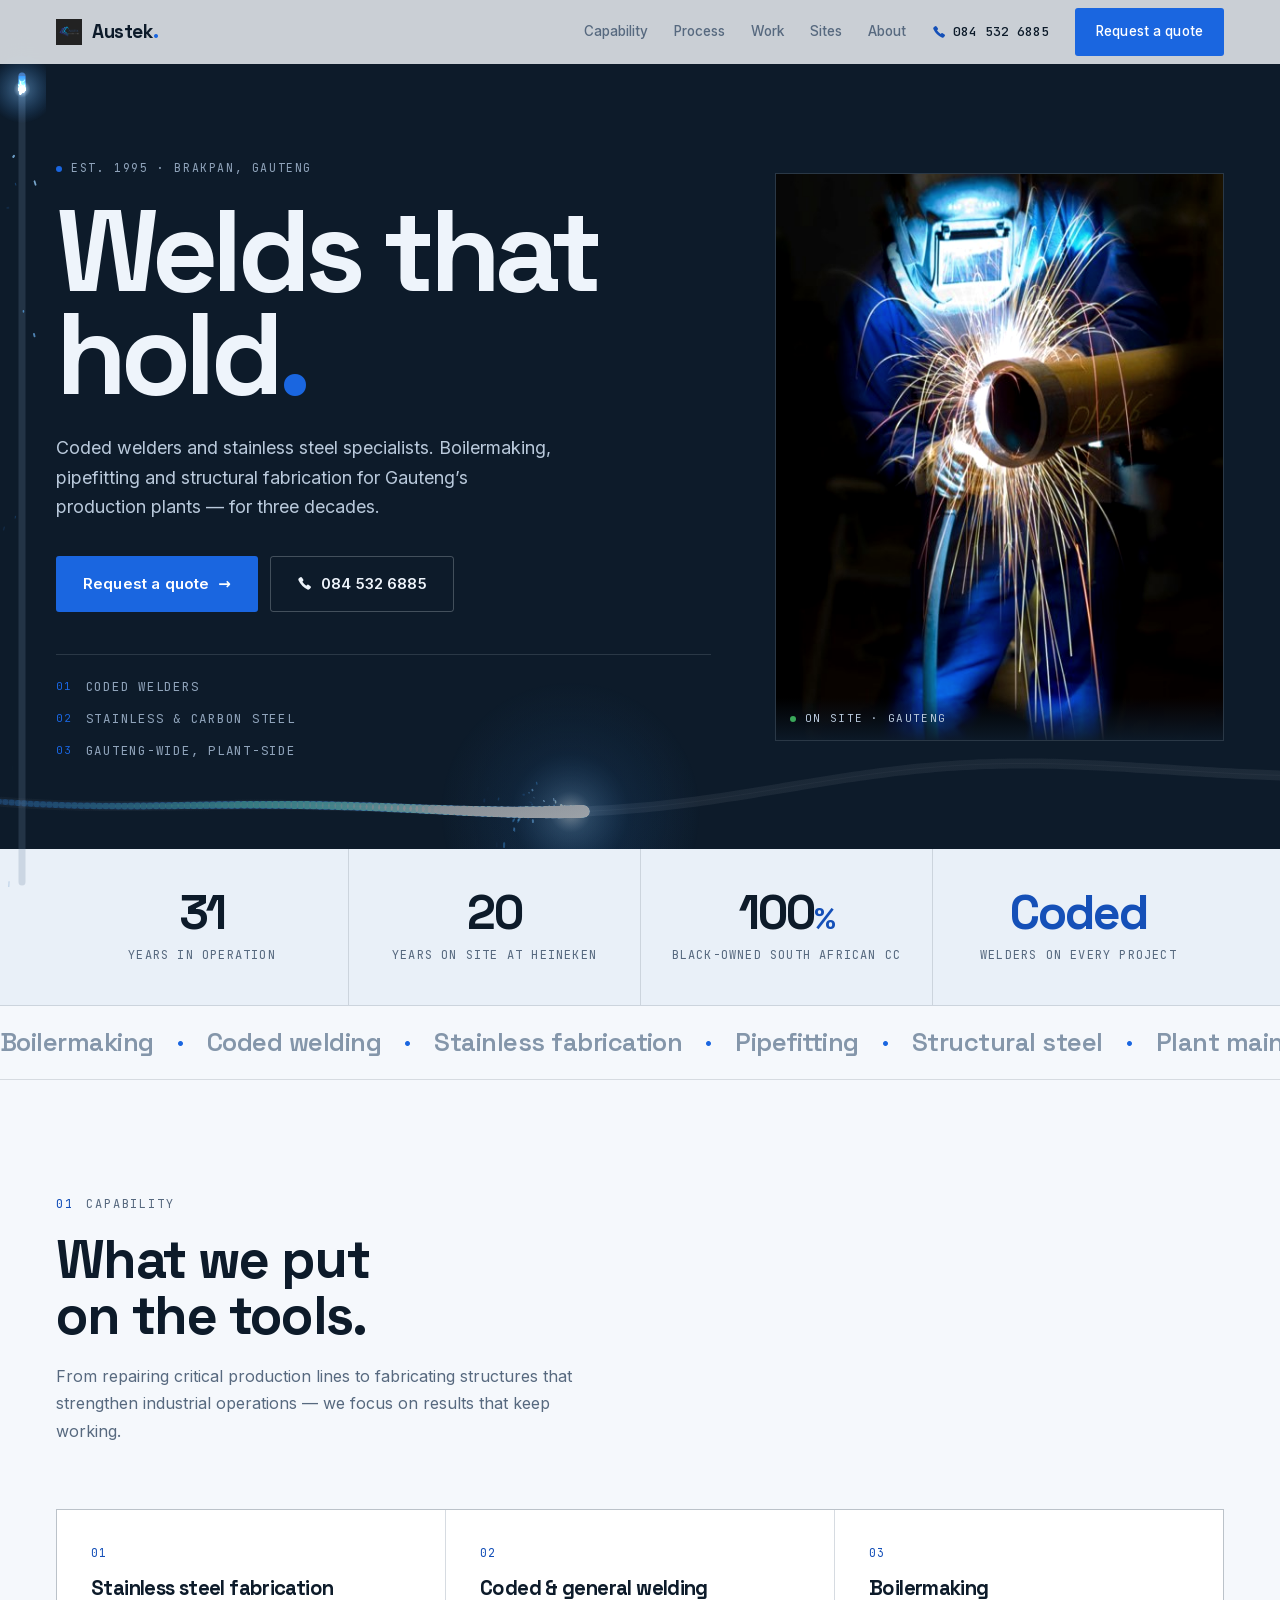
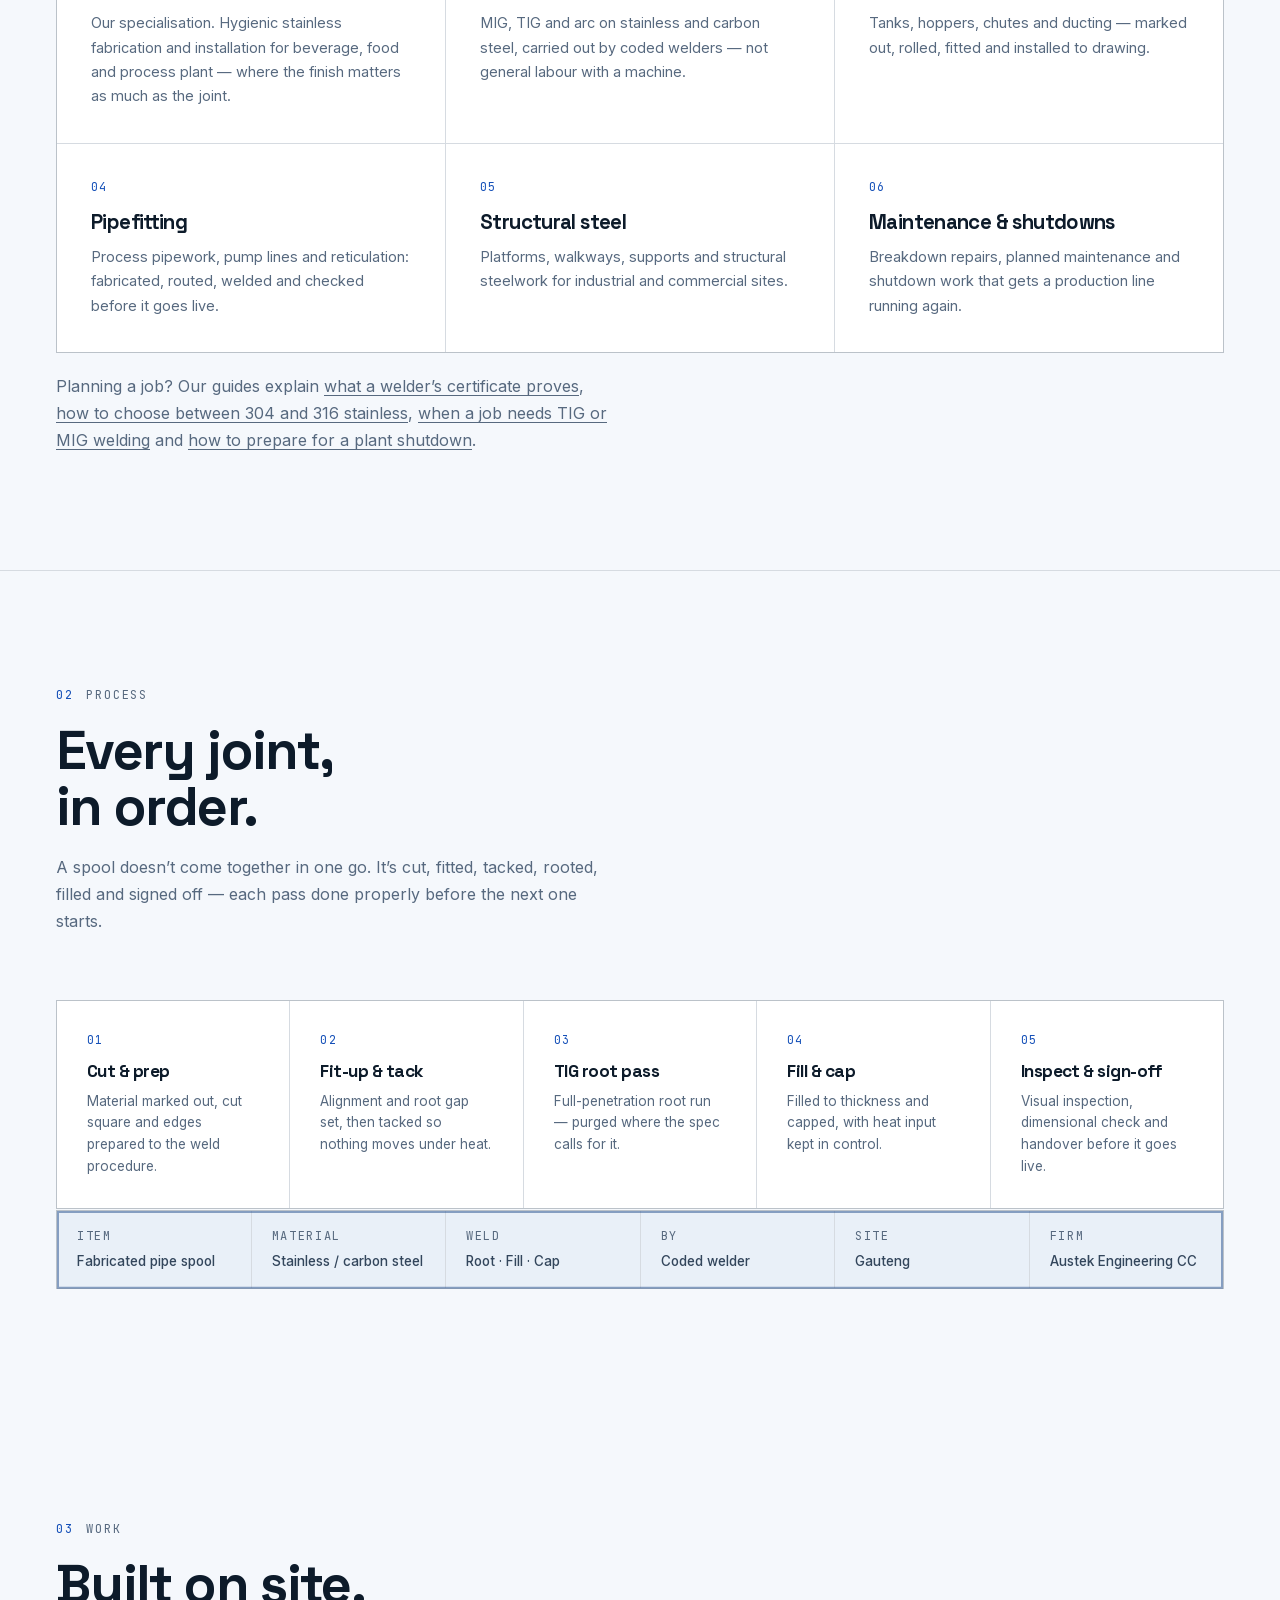
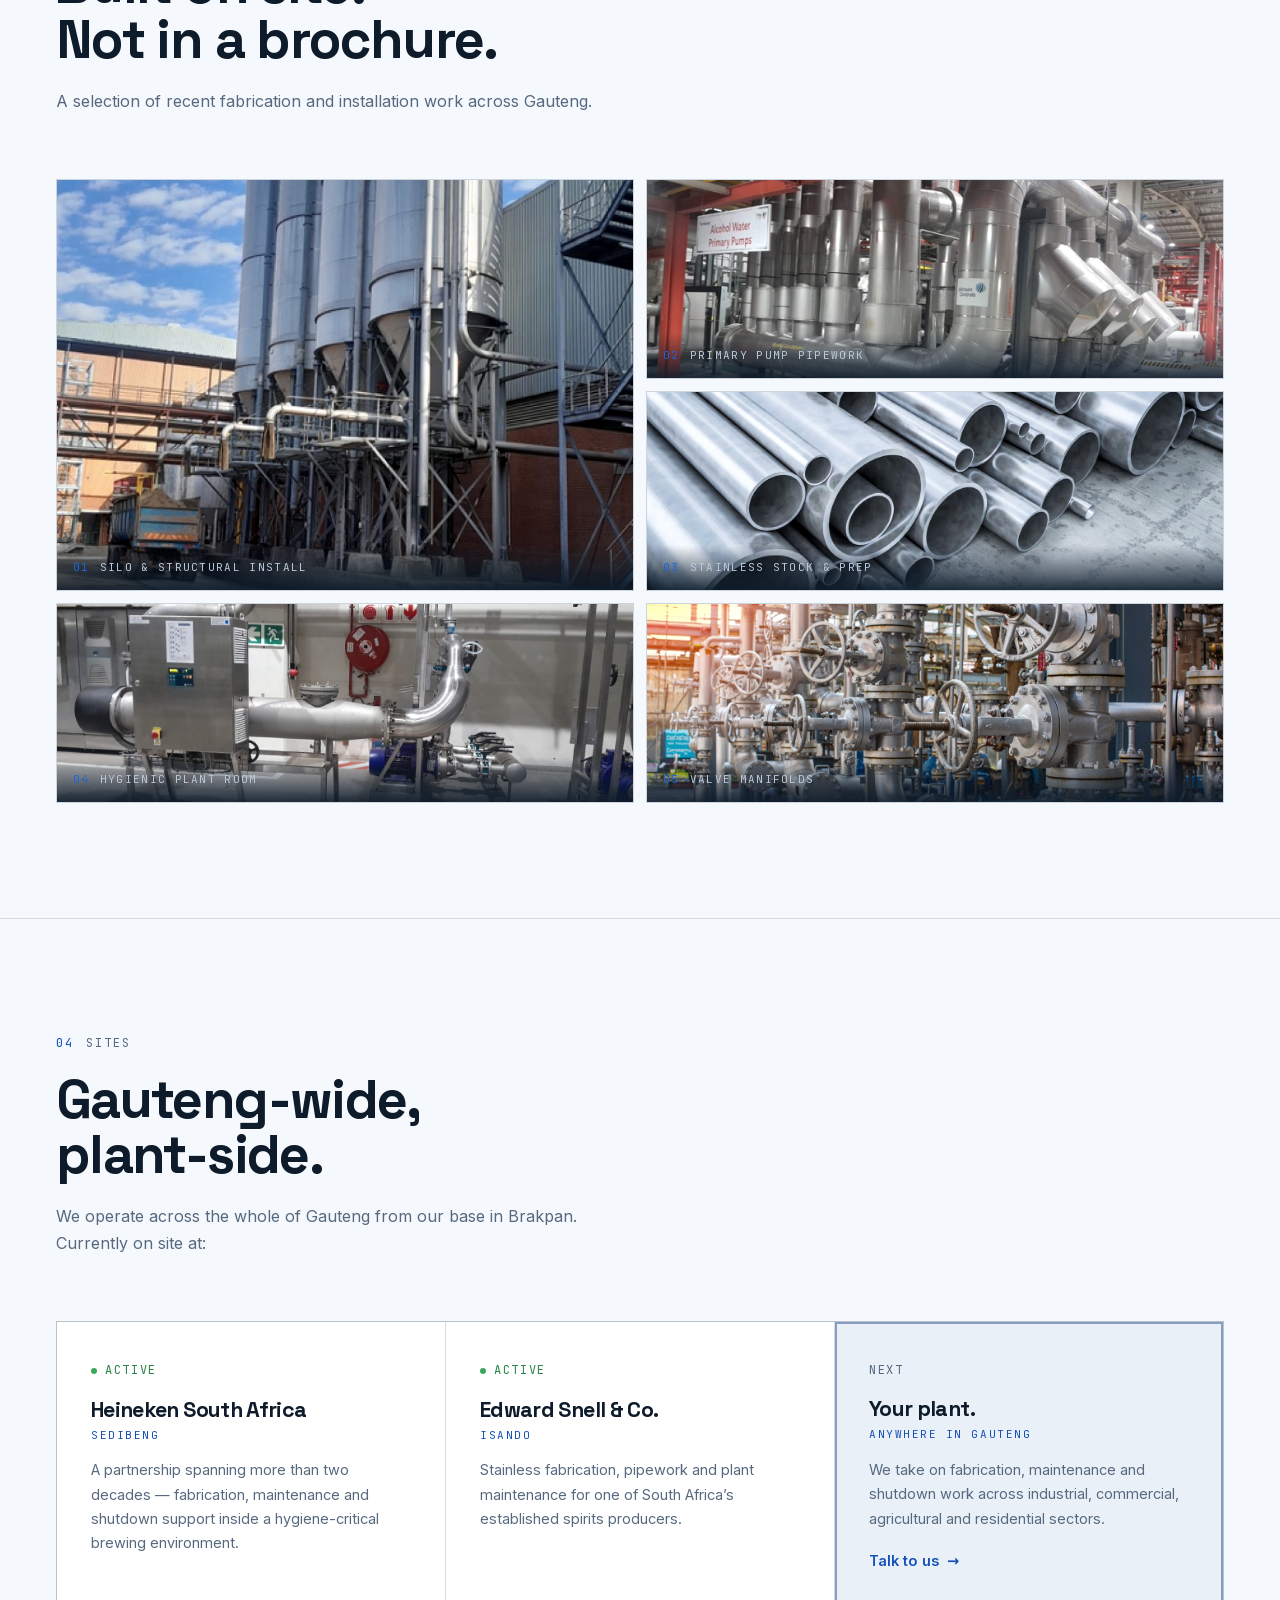
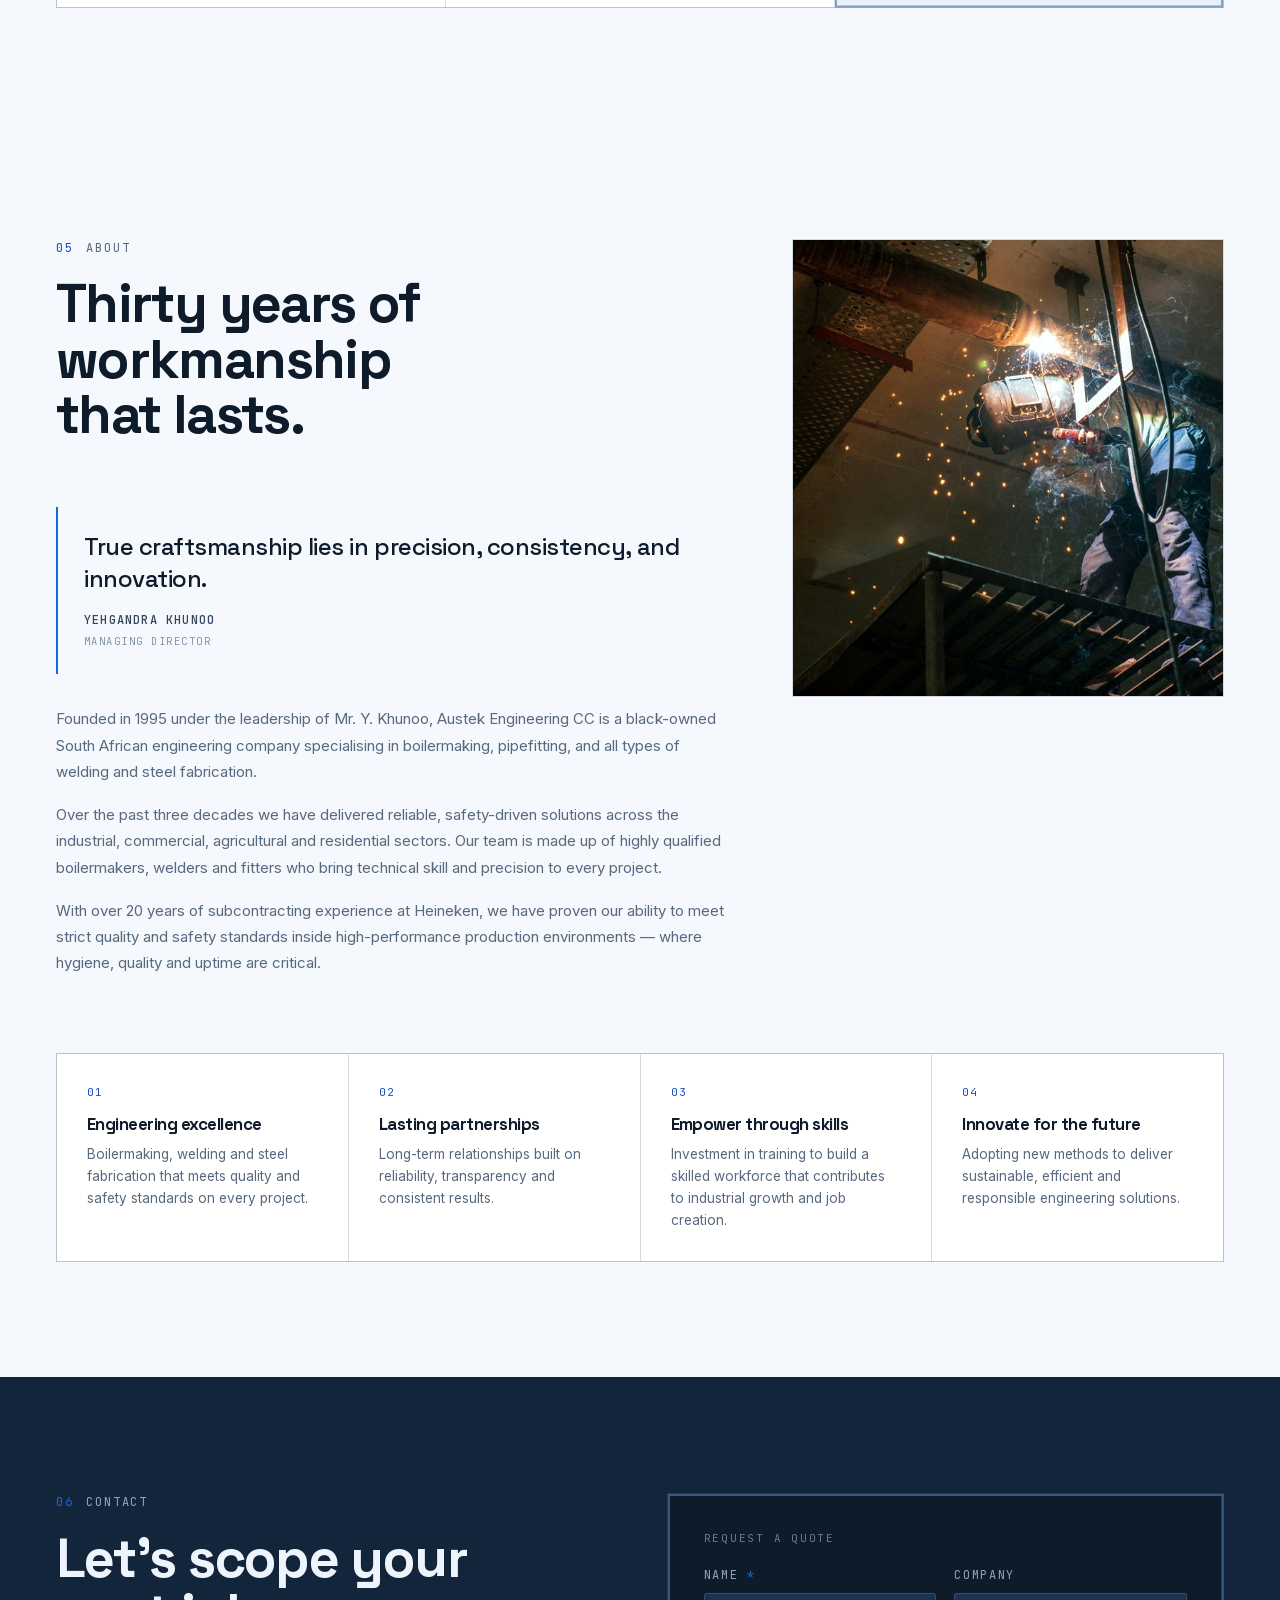
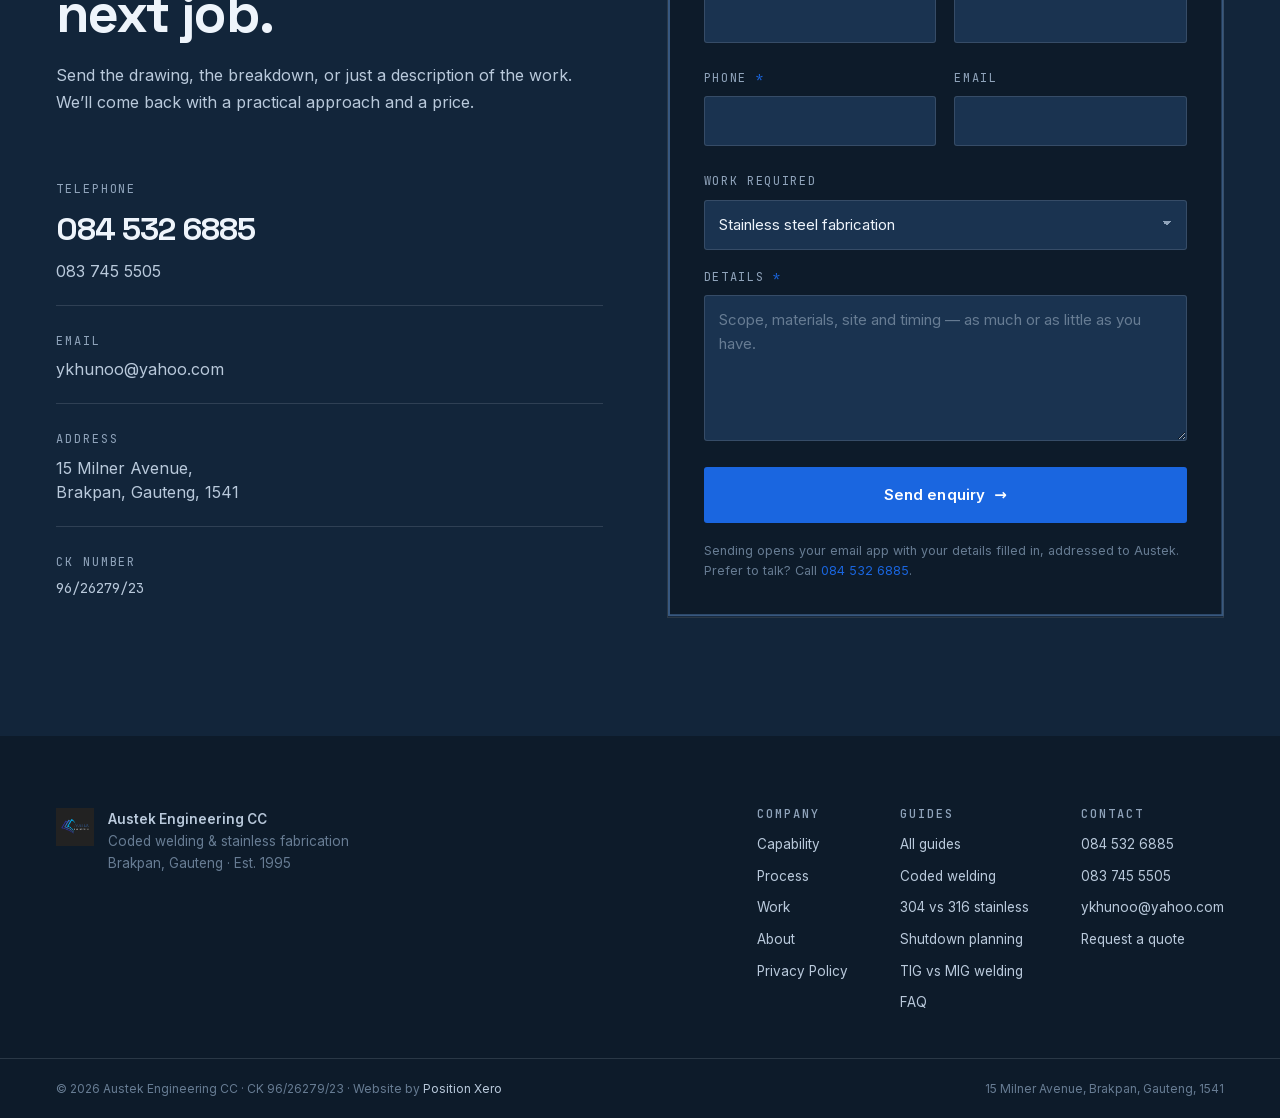
==== commit 7a865aeb: "Fonts: test without the two font preloads The self-hosted fonts are still found from styles.css stra" ====
--- a/index.html
+++ b/index.html
@@ -22,8 +22,6 @@
 <link rel="apple-touch-icon" href="assets/img/austek-logo.png">
 
 <link rel="preload" as="image" href="assets/img/hero-welder.jpg" imagesrcset="assets/img/hero-welder-480.jpg 480w, assets/img/hero-welder-720.jpg 720w, assets/img/hero-welder.jpg 933w" imagesizes="(max-width: 640px) calc(100vw - 42px), (max-width: 1000px) 480px, 450px" fetchpriority="high">
-<link rel="preload" href="/assets/fonts/inter-latin.woff2" as="font" type="font/woff2" crossorigin>
-<link rel="preload" href="/assets/fonts/space-grotesk-latin.woff2" as="font" type="font/woff2" crossorigin>
 <link rel="stylesheet" href="assets/css/styles.css?v=11">
 
 <script type="application/ld+json">
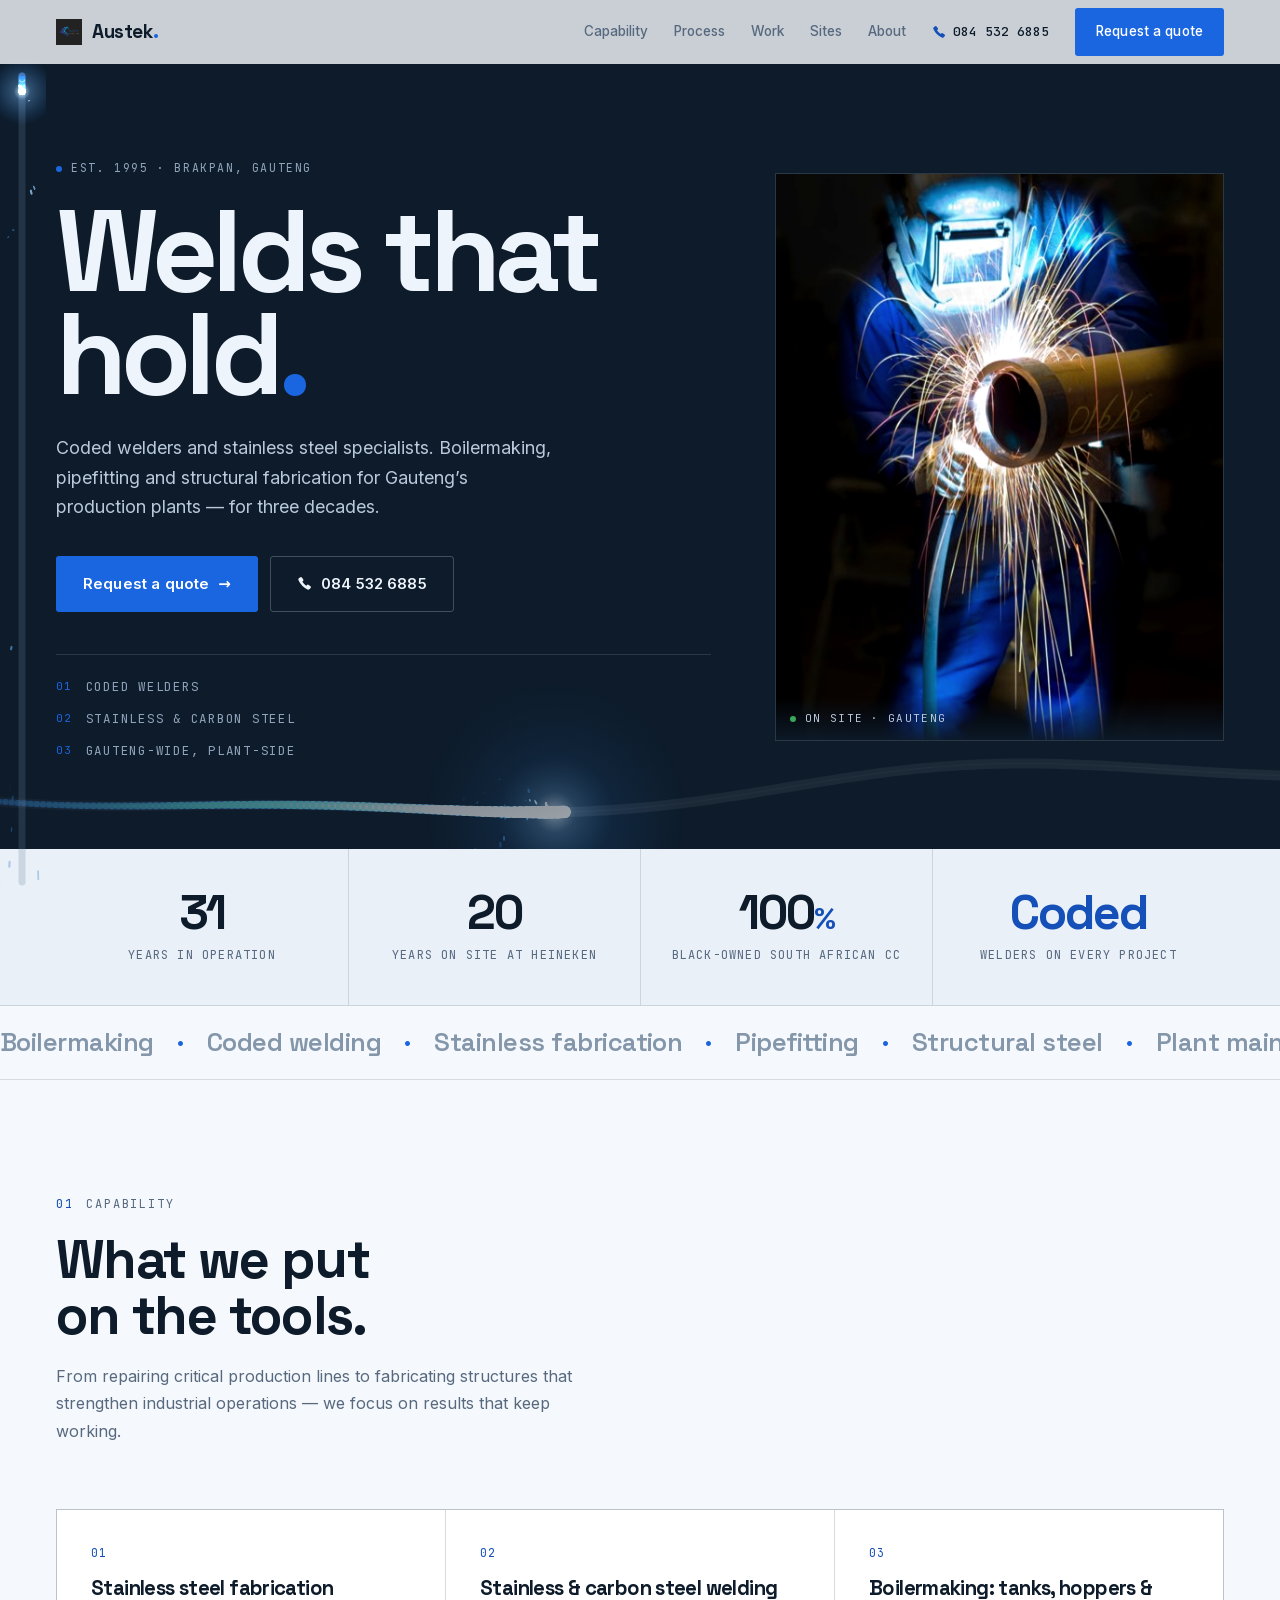
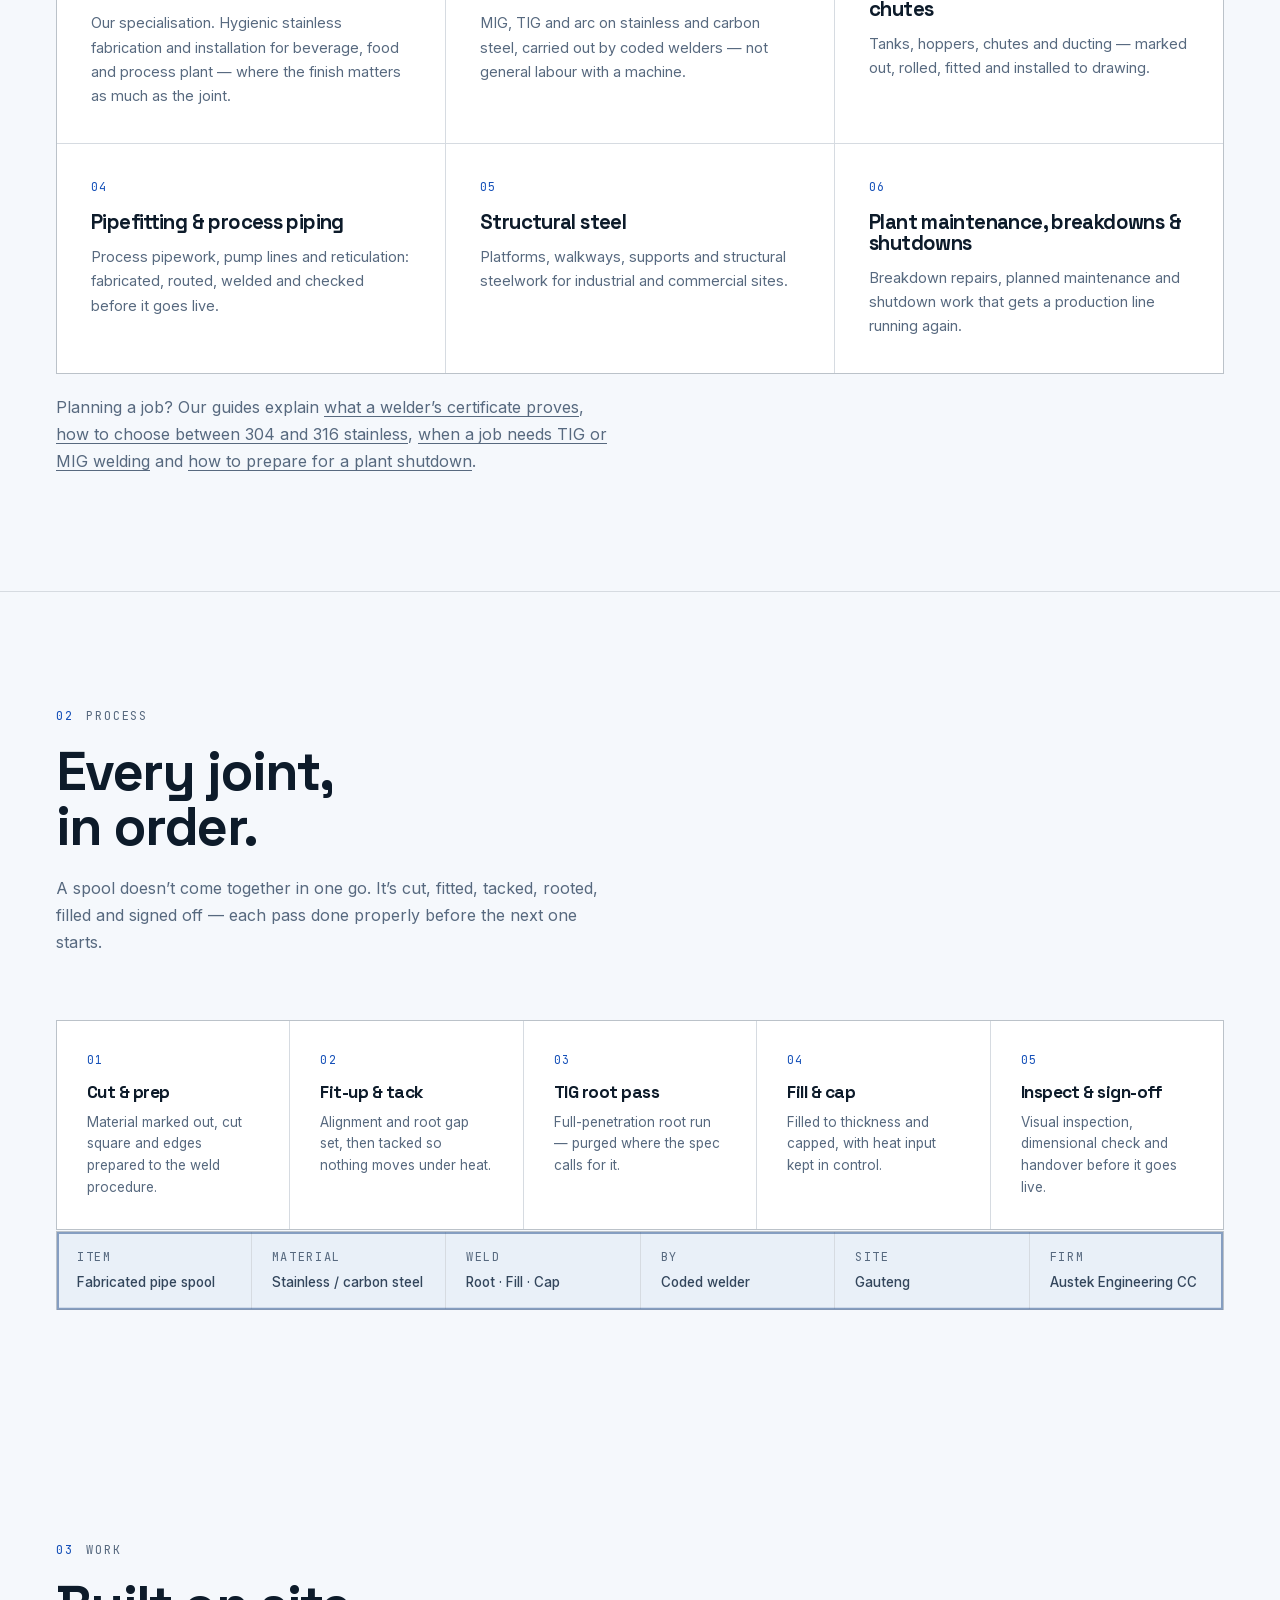
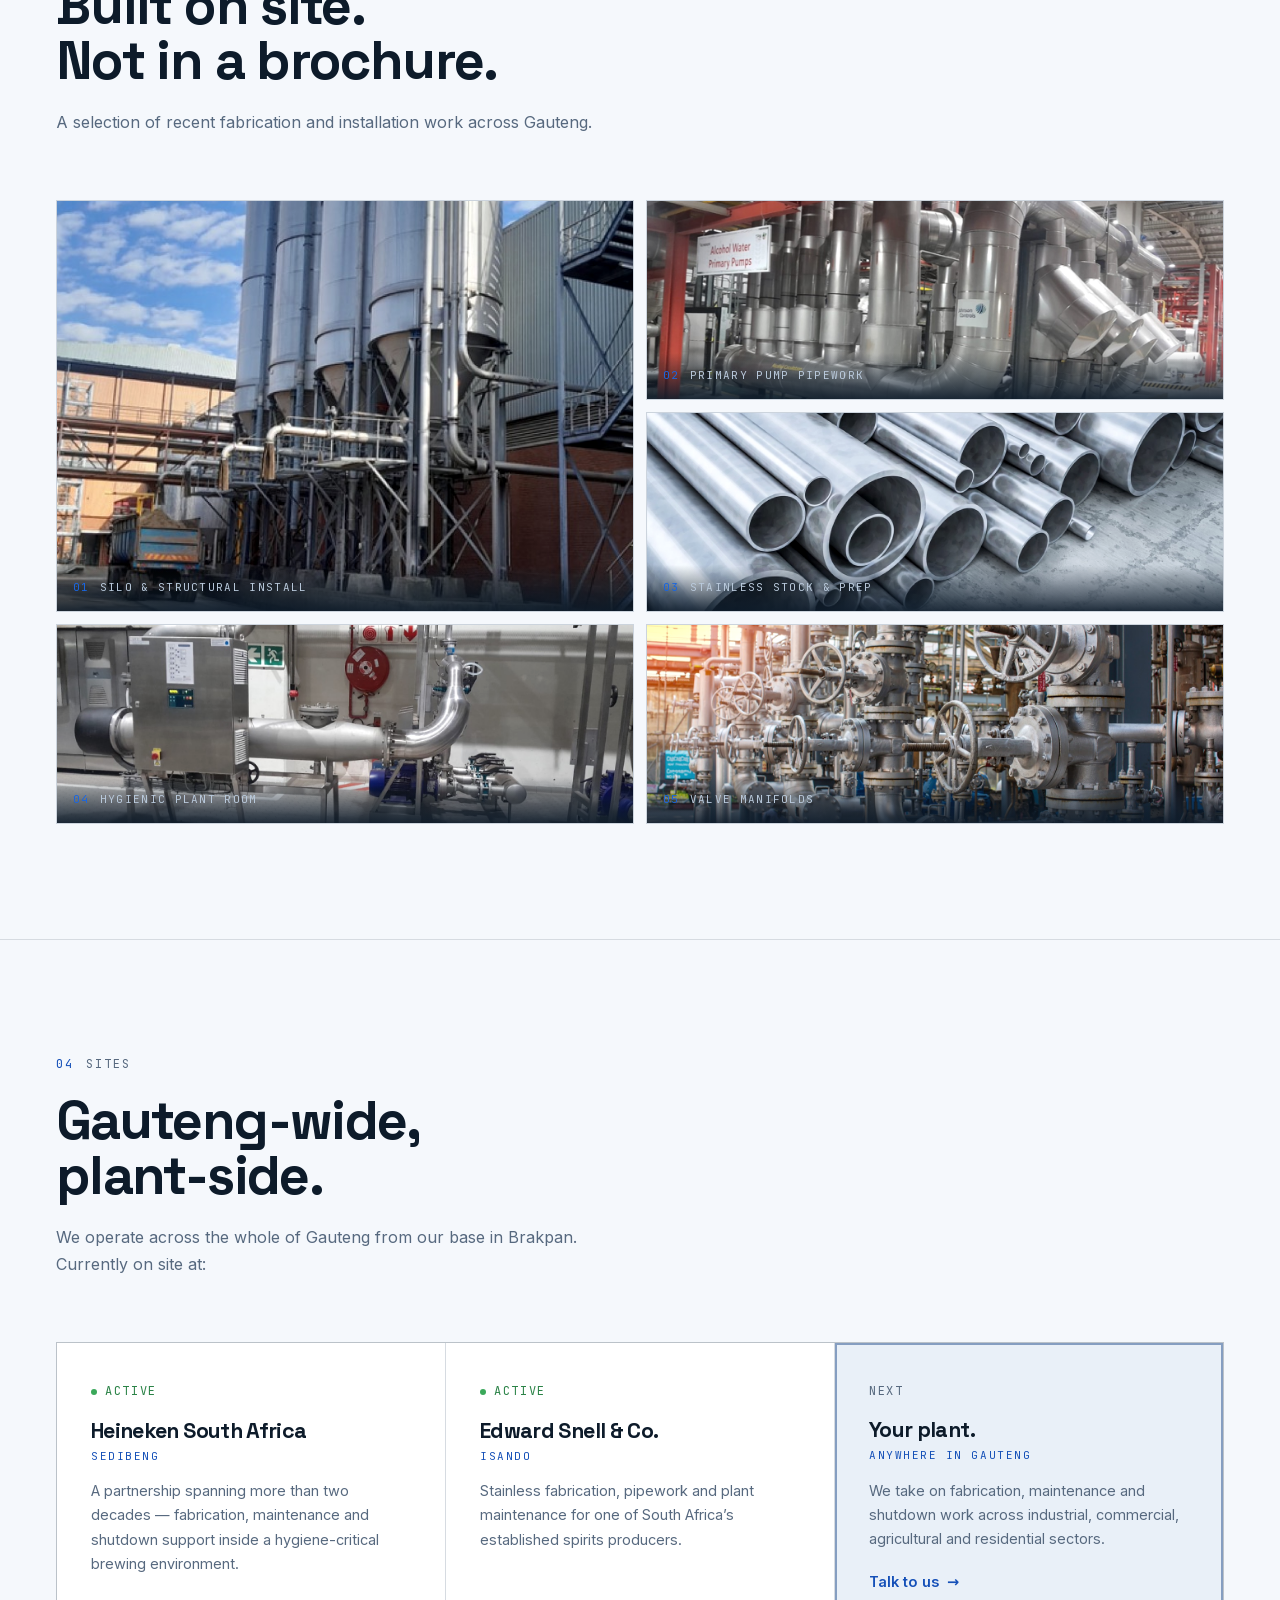
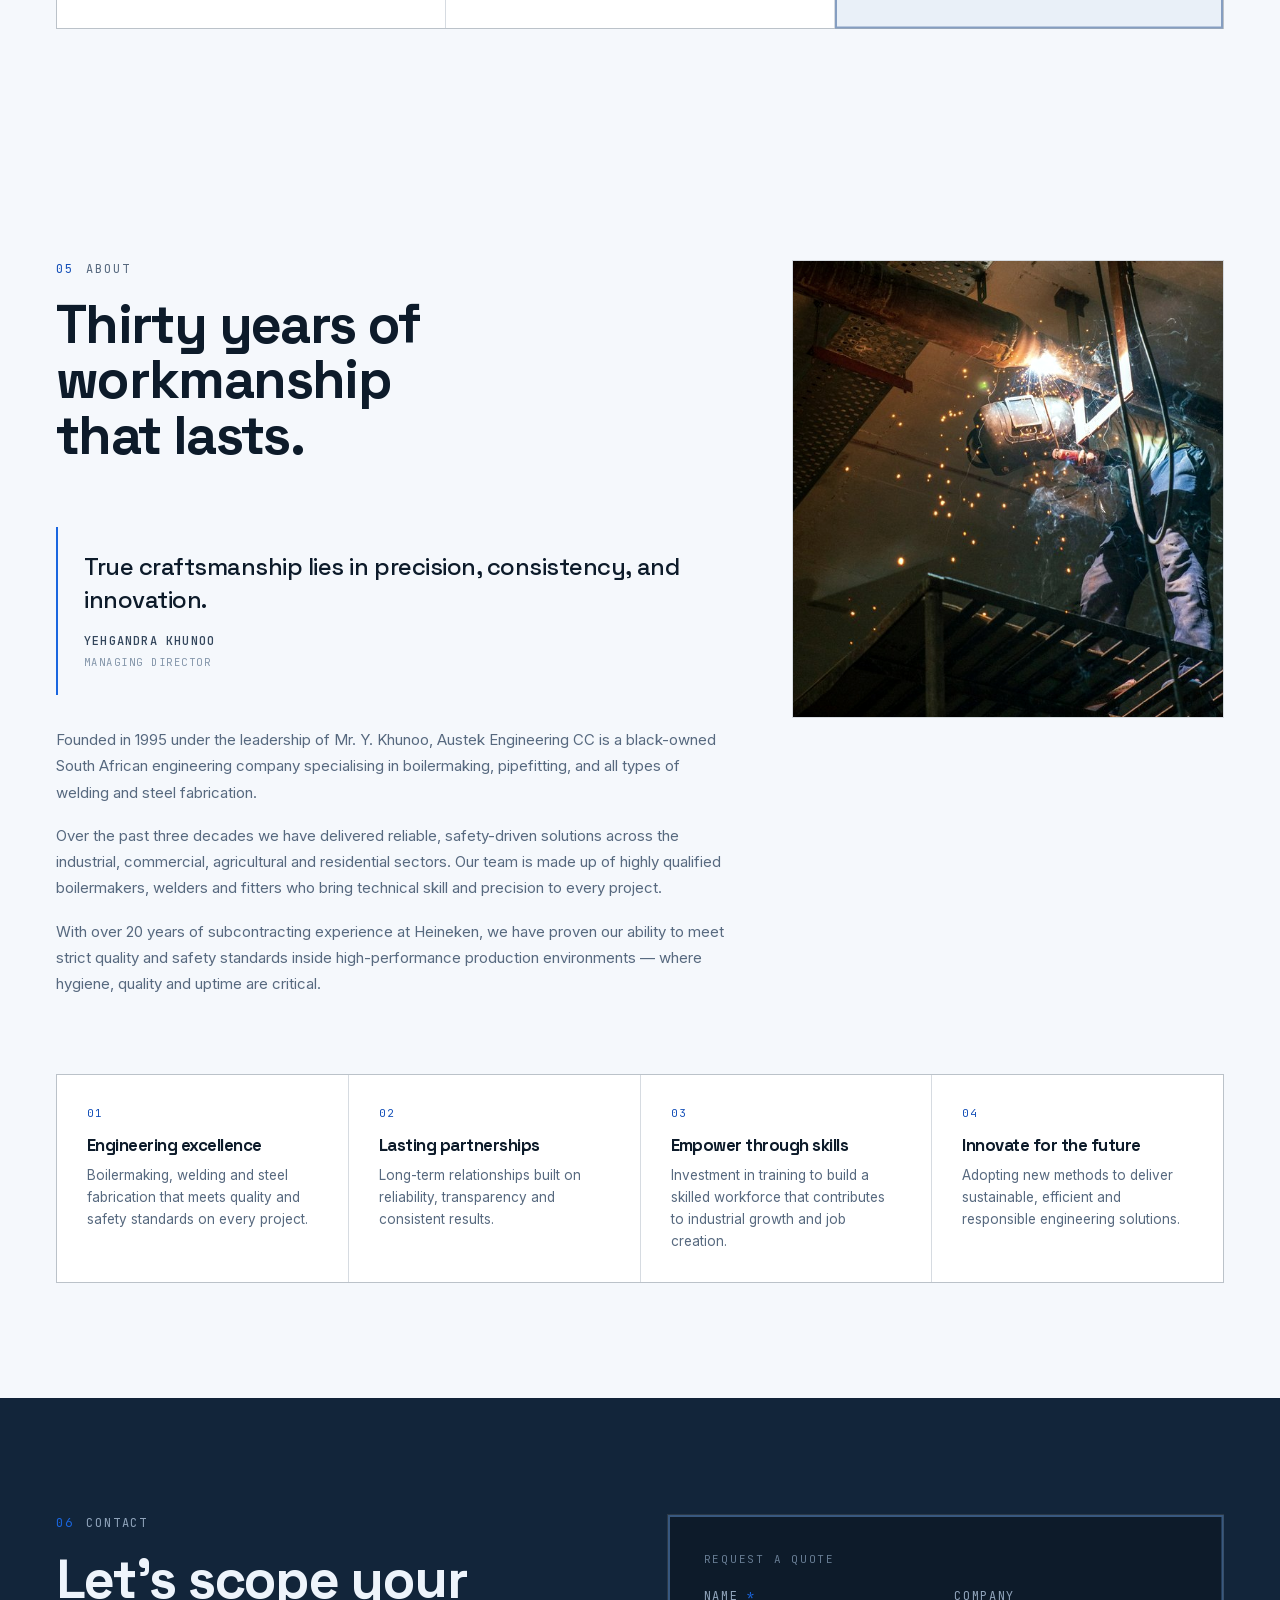
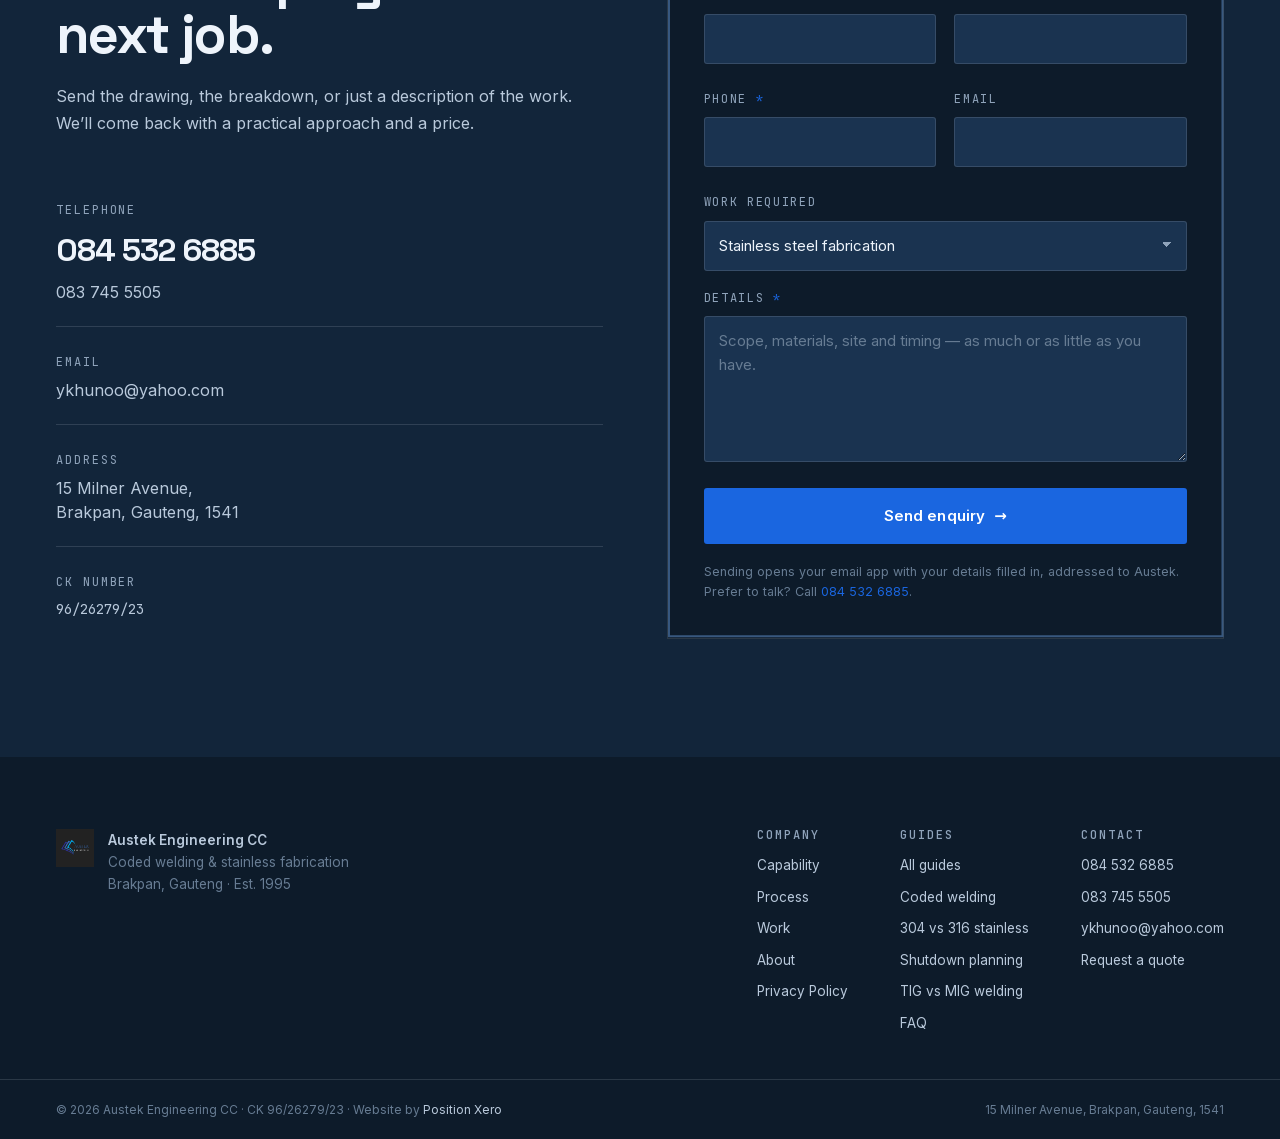
==== commit 2e53a72f: "SEO T-60: four homepage service card headings use the cards' own words, austek Why: buyers search fo" ====
--- a/index.html
+++ b/index.html
@@ -170,17 +170,17 @@
         </li>
         <li class="card reveal">
           <span class="card__n">02</span>
-          <h3>Coded &amp; general welding</h3>
+          <h3>Stainless &amp; carbon steel welding</h3>
           <p>MIG, TIG and arc on stainless and carbon steel, carried out by coded welders &mdash; not general labour with a machine.</p>
         </li>
         <li class="card reveal">
           <span class="card__n">03</span>
-          <h3>Boilermaking</h3>
+          <h3>Boilermaking: tanks, hoppers &amp; chutes</h3>
           <p>Tanks, hoppers, chutes and ducting &mdash; marked out, rolled, fitted and installed to drawing.</p>
         </li>
         <li class="card reveal">
           <span class="card__n">04</span>
-          <h3>Pipefitting</h3>
+          <h3>Pipefitting &amp; process piping</h3>
           <p>Process pipework, pump lines and reticulation: fabricated, routed, welded and checked before it goes live.</p>
         </li>
         <li class="card reveal">
@@ -190,7 +190,7 @@
         </li>
         <li class="card reveal">
           <span class="card__n">06</span>
-          <h3>Maintenance &amp; shutdowns</h3>
+          <h3>Plant maintenance, breakdowns &amp; shutdowns</h3>
           <p>Breakdown repairs, planned maintenance and shutdown work that gets a production line running again.</p>
         </li>
       </ul>
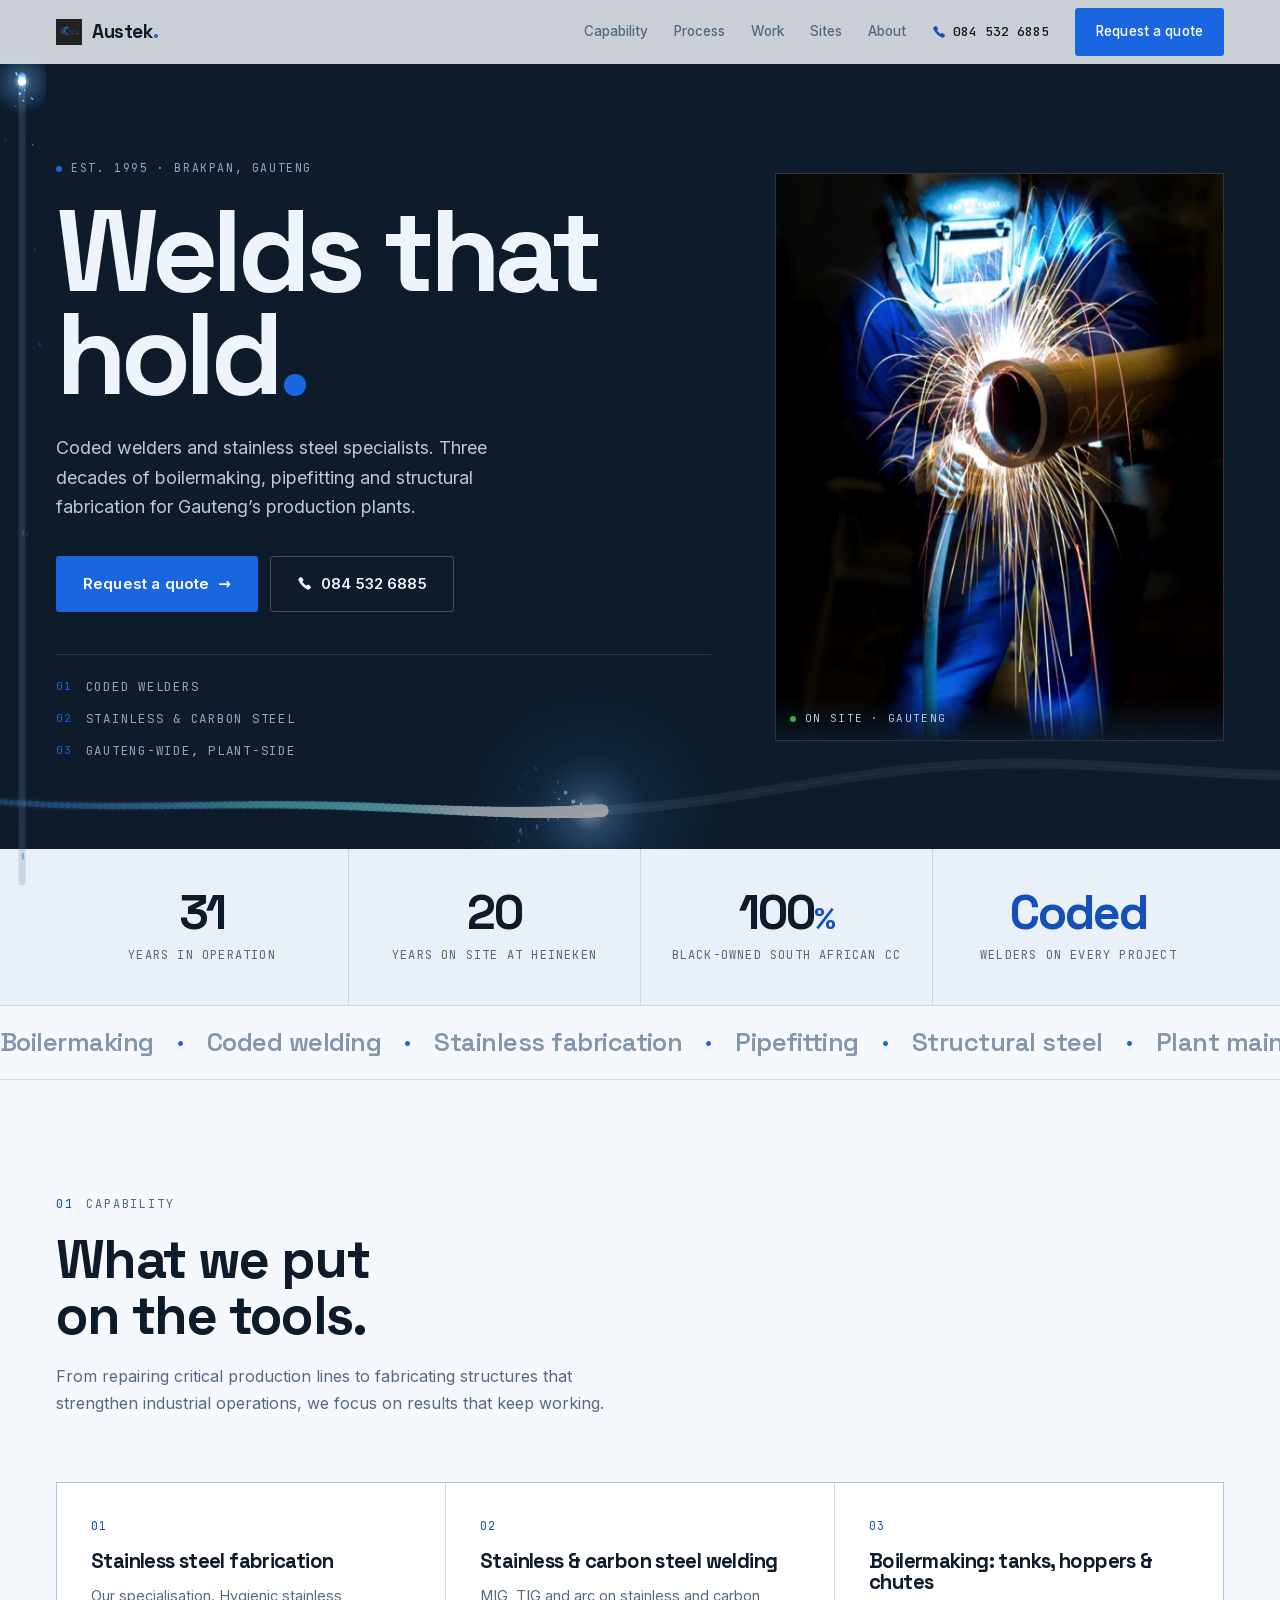
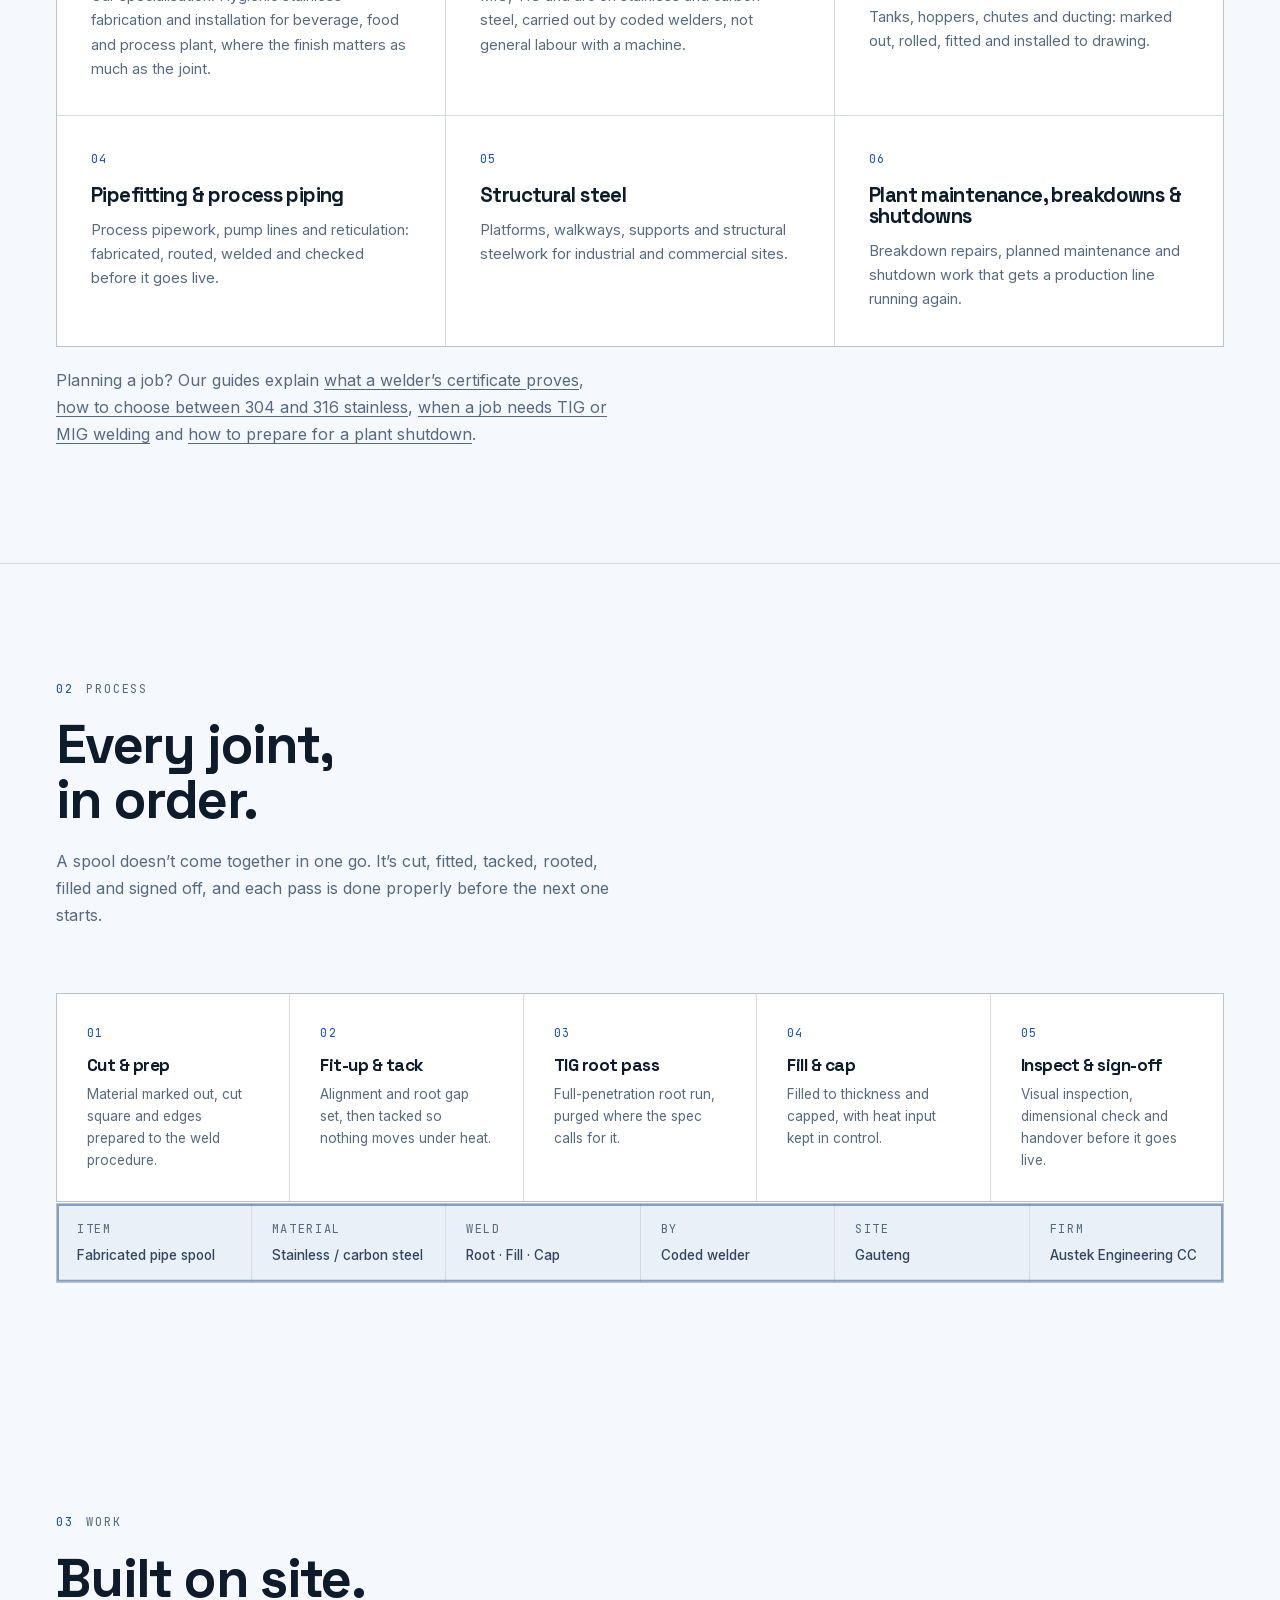
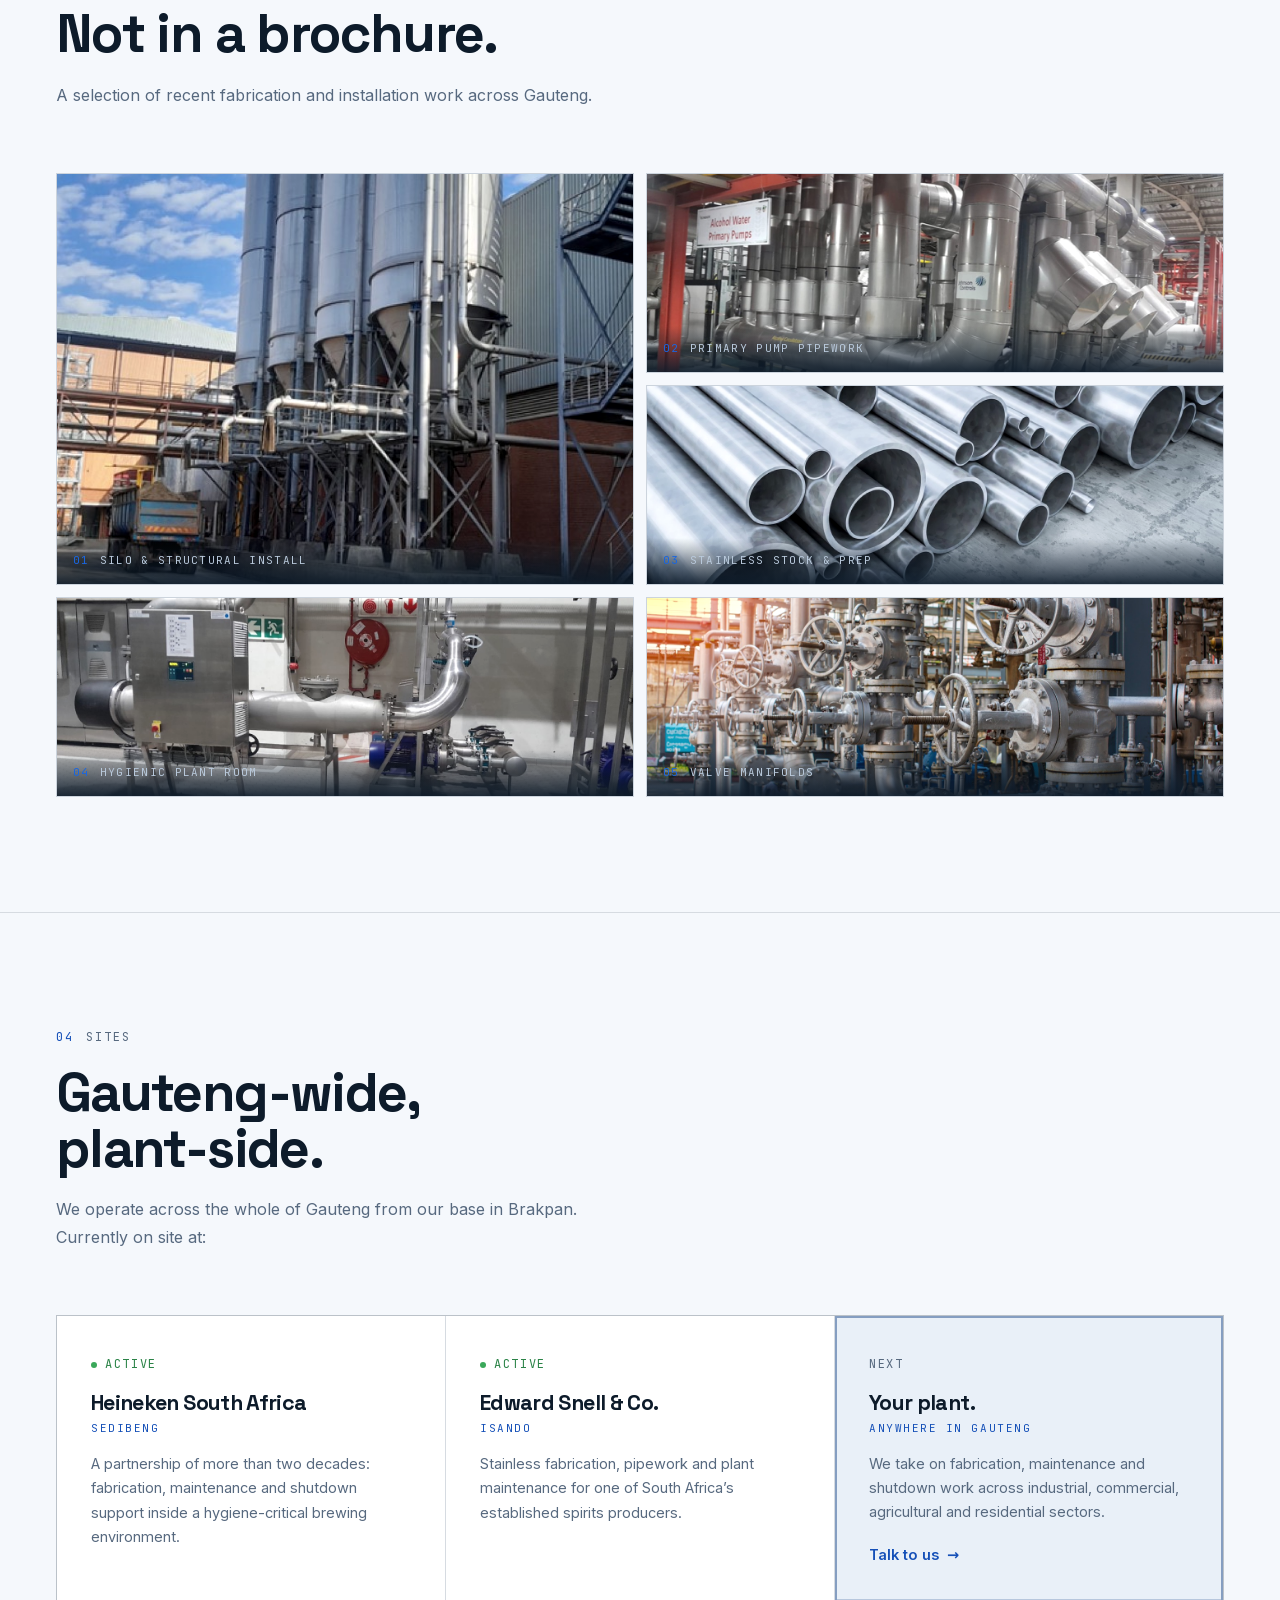
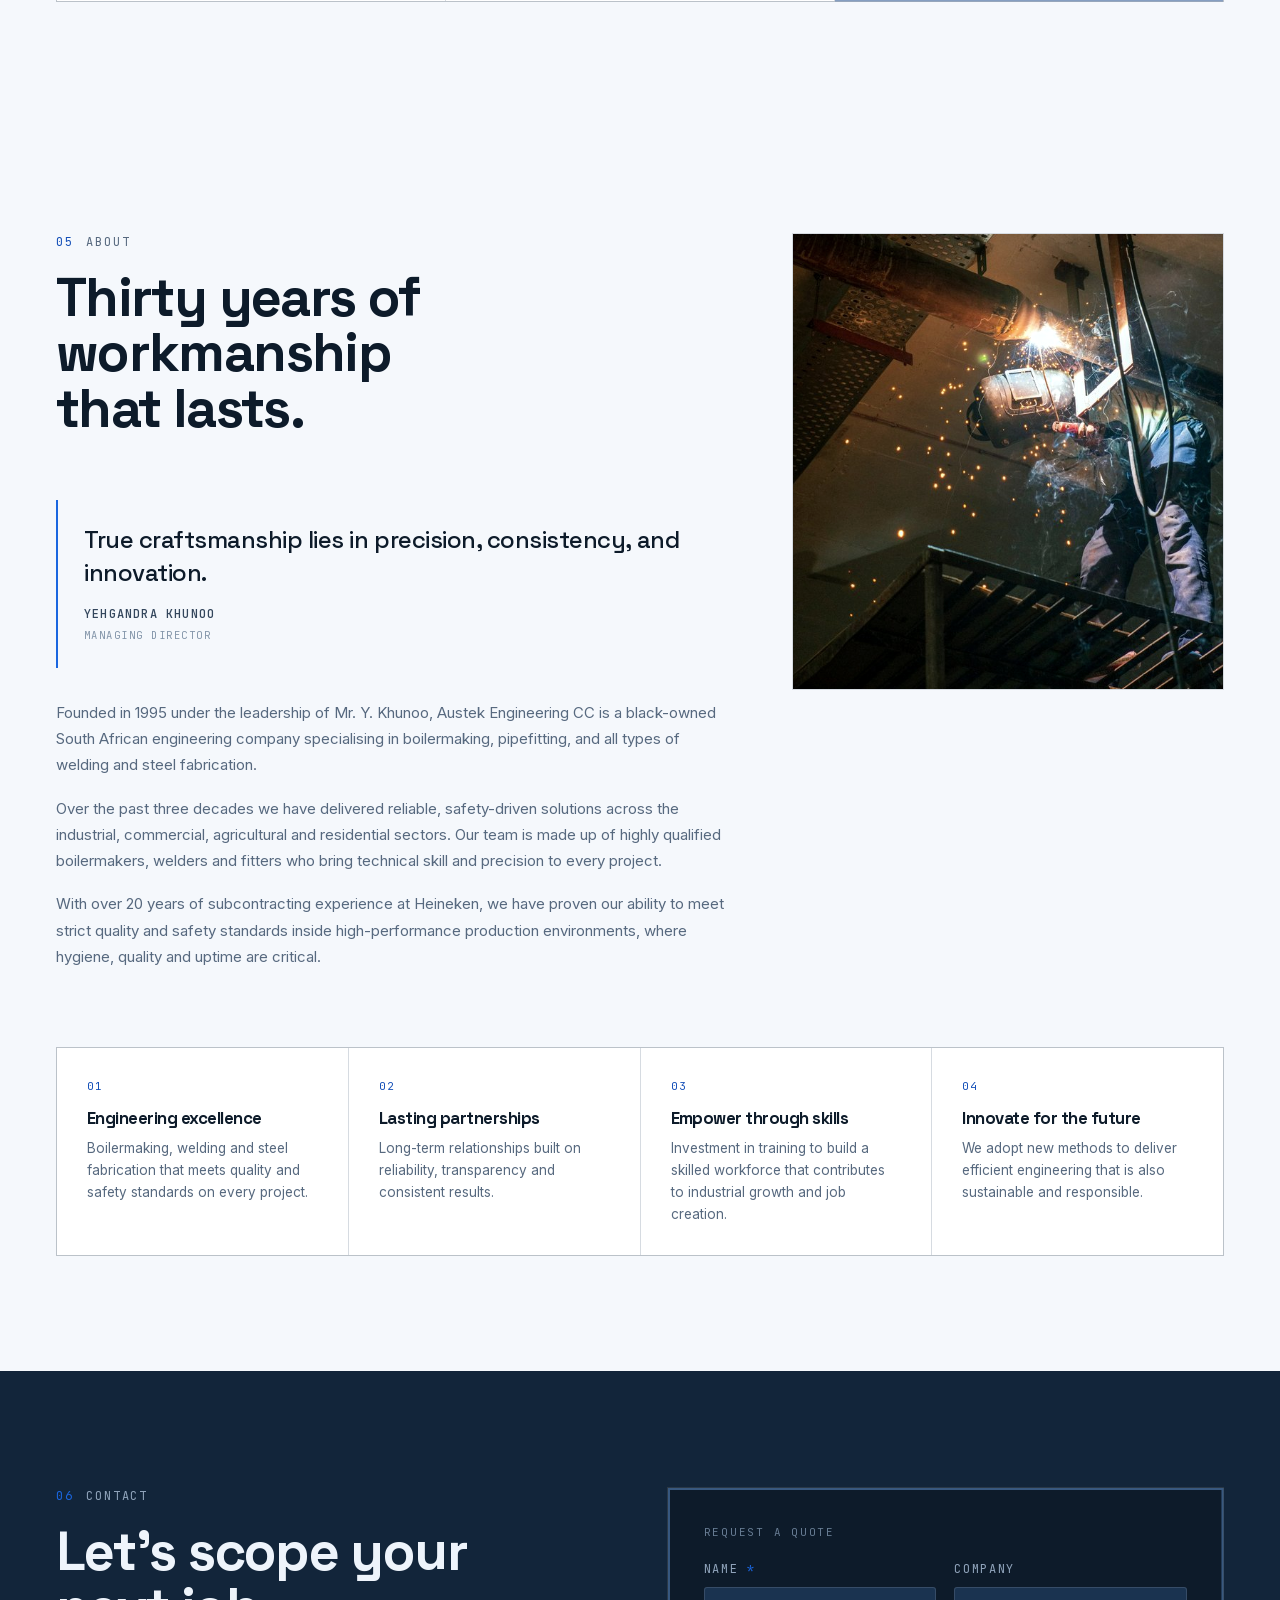
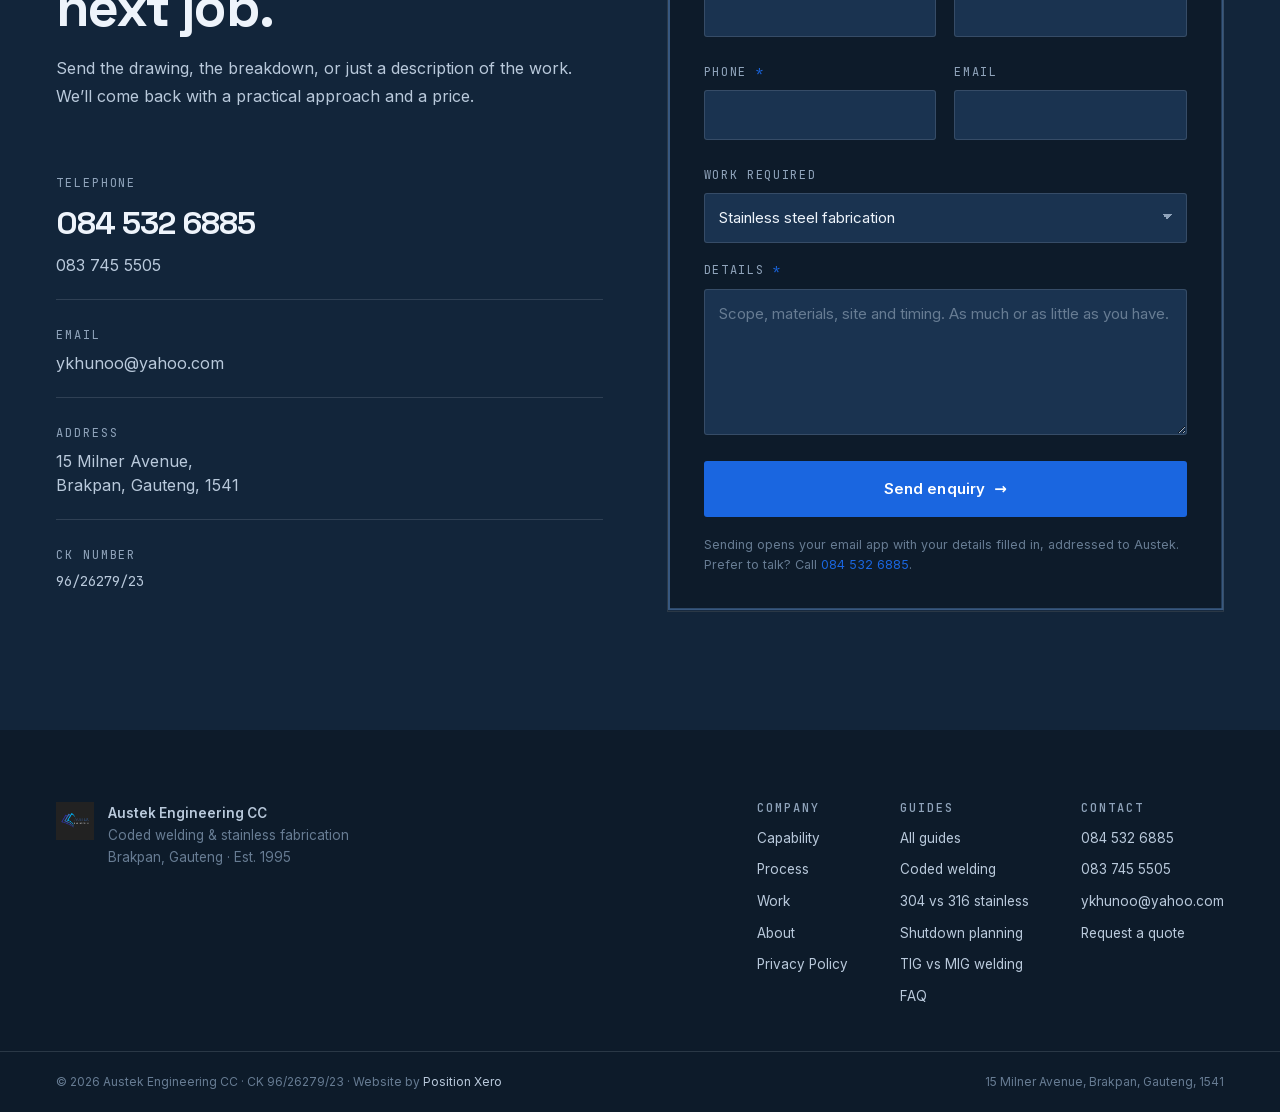
==== commit 0c997036: "Austek Engineering: copy on the homepage, FAQ and three guides (coded welder, 304 vs 316, plant shut" ====
--- a/index.html
+++ b/index.html
@@ -106,8 +106,8 @@
         <h1 class="hero__h1 reveal">Welds that<br>hold<span class="arc">.</span></h1>
 
         <p class="hero__sub reveal">
-          Coded welders and stainless steel specialists. Boilermaking, pipefitting and
-          structural fabrication for Gauteng&rsquo;s production plants &mdash; for three decades.
+          Coded welders and stainless steel specialists. Three decades of boilermaking, pipefitting and
+          structural fabrication for Gauteng&rsquo;s production plants.
         </p>
 
         <div class="hero__cta reveal">
@@ -158,7 +158,7 @@
         <h2 class="shead__h">What we put<br>on the tools.</h2>
         <p class="shead__p">
           From repairing critical production lines to fabricating structures that strengthen
-          industrial operations &mdash; we focus on results that keep working.
+          industrial operations, we focus on results that keep working.
         </p>
       </header>
 
@@ -166,17 +166,17 @@
         <li class="card reveal">
           <span class="card__n">01</span>
           <h3>Stainless steel fabrication</h3>
-          <p>Our specialisation. Hygienic stainless fabrication and installation for beverage, food and process plant &mdash; where the finish matters as much as the joint.</p>
+          <p>Our specialisation. Hygienic stainless fabrication and installation for beverage, food and process plant, where the finish matters as much as the joint.</p>
         </li>
         <li class="card reveal">
           <span class="card__n">02</span>
           <h3>Stainless &amp; carbon steel welding</h3>
-          <p>MIG, TIG and arc on stainless and carbon steel, carried out by coded welders &mdash; not general labour with a machine.</p>
+          <p>MIG, TIG and arc on stainless and carbon steel, carried out by coded welders, not general labour with a machine.</p>
         </li>
         <li class="card reveal">
           <span class="card__n">03</span>
           <h3>Boilermaking: tanks, hoppers &amp; chutes</h3>
-          <p>Tanks, hoppers, chutes and ducting &mdash; marked out, rolled, fitted and installed to drawing.</p>
+          <p>Tanks, hoppers, chutes and ducting: marked out, rolled, fitted and installed to drawing.</p>
         </li>
         <li class="card reveal">
           <span class="card__n">04</span>
@@ -207,14 +207,14 @@
         <h2 class="shead__h">Every joint,<br>in order.</h2>
         <p class="shead__p">
           A spool doesn&rsquo;t come together in one go. It&rsquo;s cut, fitted, tacked, rooted,
-          filled and signed off &mdash; each pass done properly before the next one starts.
+          filled and signed off, and each pass is done properly before the next one starts.
         </p>
       </header>
 
       <ol class="steps">
         <li class="step reveal"><span class="step__n">01</span><h3>Cut &amp; prep</h3><p>Material marked out, cut square and edges prepared to the weld procedure.</p></li>
         <li class="step reveal"><span class="step__n">02</span><h3>Fit-up &amp; tack</h3><p>Alignment and root gap set, then tacked so nothing moves under heat.</p></li>
-        <li class="step reveal"><span class="step__n">03</span><h3>TIG root pass</h3><p>Full-penetration root run &mdash; purged where the spec calls for it.</p></li>
+        <li class="step reveal"><span class="step__n">03</span><h3>TIG root pass</h3><p>Full-penetration root run, purged where the spec calls for it.</p></li>
         <li class="step reveal"><span class="step__n">04</span><h3>Fill &amp; cap</h3><p>Filled to thickness and capped, with heat input kept in control.</p></li>
         <li class="step reveal"><span class="step__n">05</span><h3>Inspect &amp; sign-off</h3><p>Visual inspection, dimensional check and handover before it goes live.</p></li>
       </ol>
@@ -278,7 +278,7 @@
           <p class="site__st site__st--on"><i class="dot dot--live"></i> Active</p>
           <h3>Heineken South Africa</h3>
           <p class="site__loc">Sedibeng</p>
-          <p>A partnership spanning more than two decades &mdash; fabrication, maintenance and shutdown support inside a hygiene-critical brewing environment.</p>
+          <p>A partnership of more than two decades: fabrication, maintenance and shutdown support inside a hygiene-critical brewing environment.</p>
         </li>
         <li class="site reveal">
           <p class="site__st site__st--on"><i class="dot dot--live"></i> Active</p>
@@ -314,7 +314,7 @@
         <div class="prose reveal">
           <p>Founded in 1995 under the leadership of Mr. Y. Khunoo, Austek Engineering CC is a black-owned South African engineering company specialising in boilermaking, pipefitting, and all types of welding and steel fabrication.</p>
           <p>Over the past three decades we have delivered reliable, safety-driven solutions across the industrial, commercial, agricultural and residential sectors. Our team is made up of highly qualified boilermakers, welders and fitters who bring technical skill and precision to every project.</p>
-          <p>With over 20 years of subcontracting experience at Heineken, we have proven our ability to meet strict quality and safety standards inside high-performance production environments &mdash; where hygiene, quality and uptime are critical.</p>
+          <p>With over 20 years of subcontracting experience at Heineken, we have proven our ability to meet strict quality and safety standards inside high-performance production environments, where hygiene, quality and uptime are critical.</p>
         </div>
       </div>
 
@@ -328,7 +328,7 @@
         <li class="val reveal"><span class="val__n">01</span><h3>Engineering excellence</h3><p>Boilermaking, welding and steel fabrication that meets quality and safety standards on every project.</p></li>
         <li class="val reveal"><span class="val__n">02</span><h3>Lasting partnerships</h3><p>Long-term relationships built on reliability, transparency and consistent results.</p></li>
         <li class="val reveal"><span class="val__n">03</span><h3>Empower through skills</h3><p>Investment in training to build a skilled workforce that contributes to industrial growth and job creation.</p></li>
-        <li class="val reveal"><span class="val__n">04</span><h3>Innovate for the future</h3><p>Adopting new methods to deliver sustainable, efficient and responsible engineering solutions.</p></li>
+        <li class="val reveal"><span class="val__n">04</span><h3>Innovate for the future</h3><p>We adopt new methods to deliver efficient engineering that is also sustainable and responsible.</p></li>
       </ul>
     </div>
   </section>
@@ -409,7 +409,7 @@
 
           <label class="f">
             <span class="f__l">Details <i aria-hidden="true">*</i></span>
-            <textarea class="f__i f__i--ta" name="details" rows="5" required placeholder="Scope, materials, site and timing — as much or as little as you have."></textarea>
+            <textarea class="f__i f__i--ta" name="details" rows="5" required placeholder="Scope, materials, site and timing. As much or as little as you have."></textarea>
             <span class="f__e" data-err></span>
           </label>
 
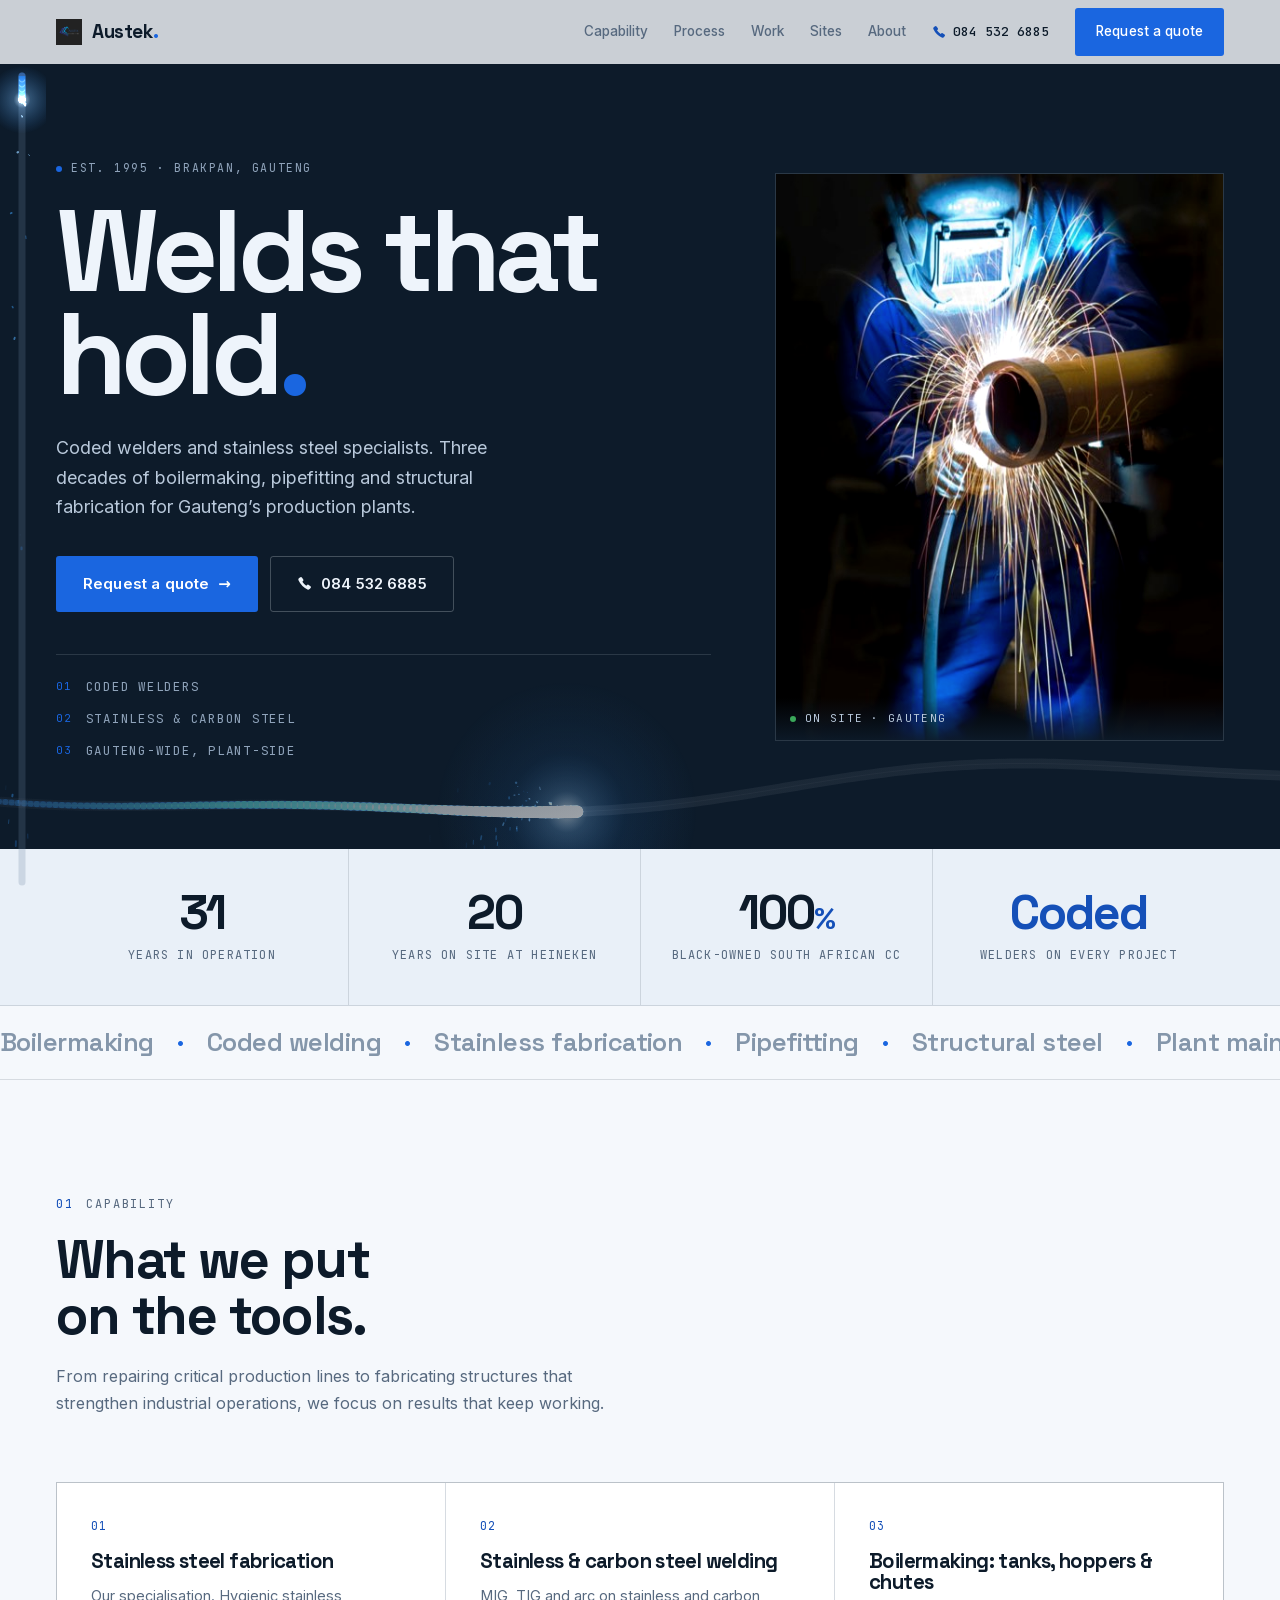
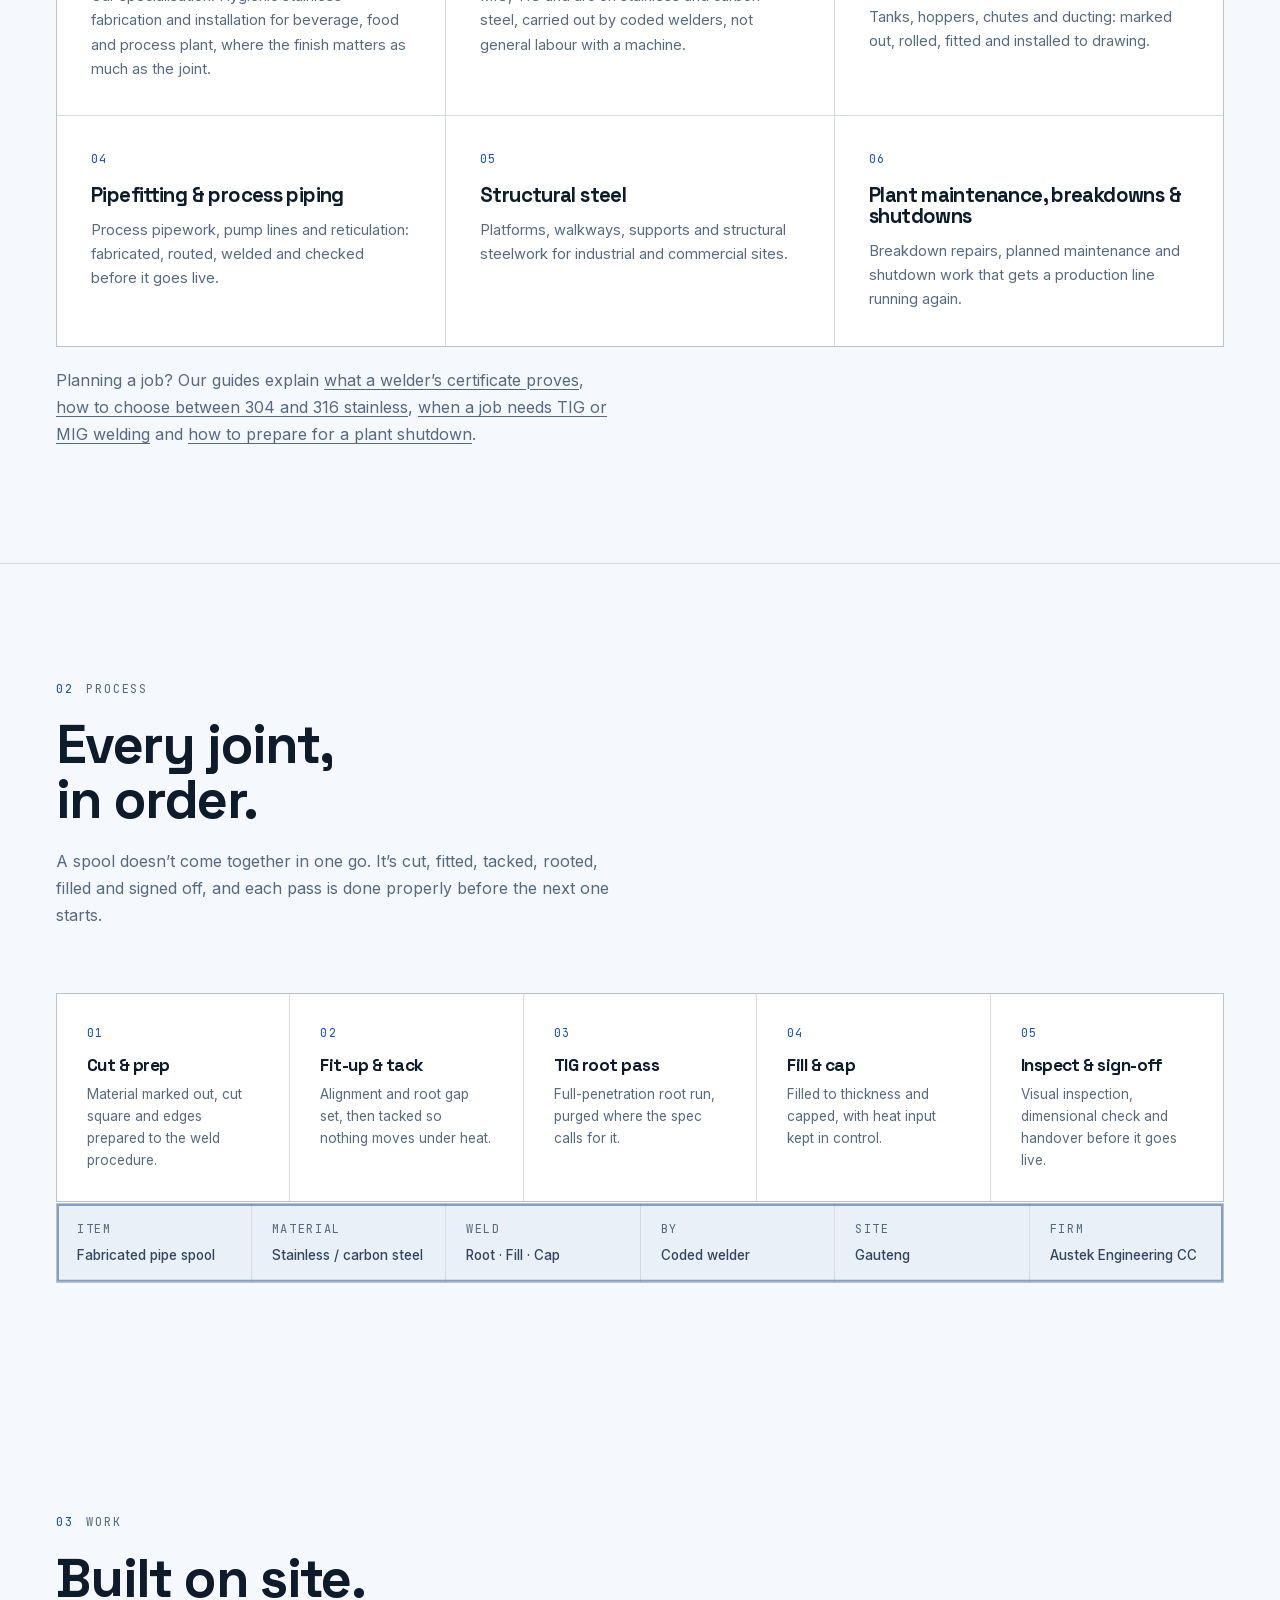
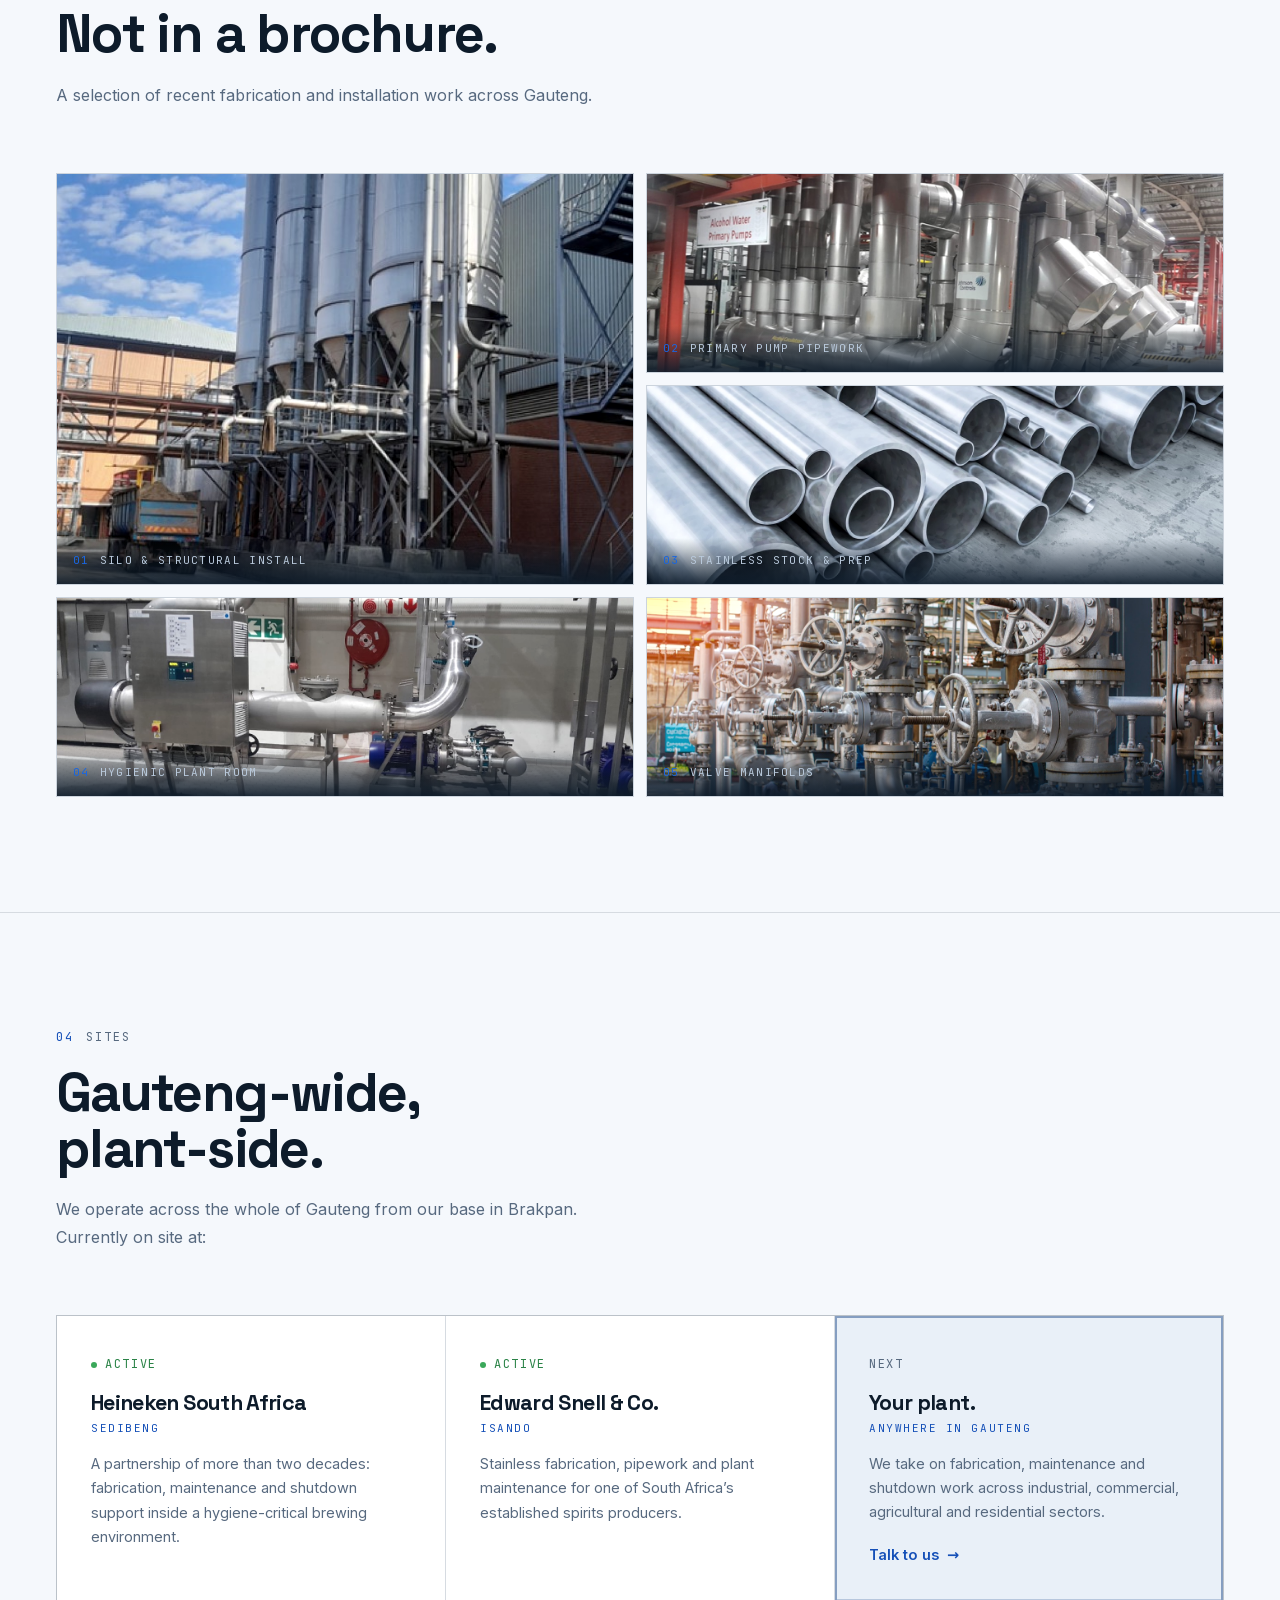
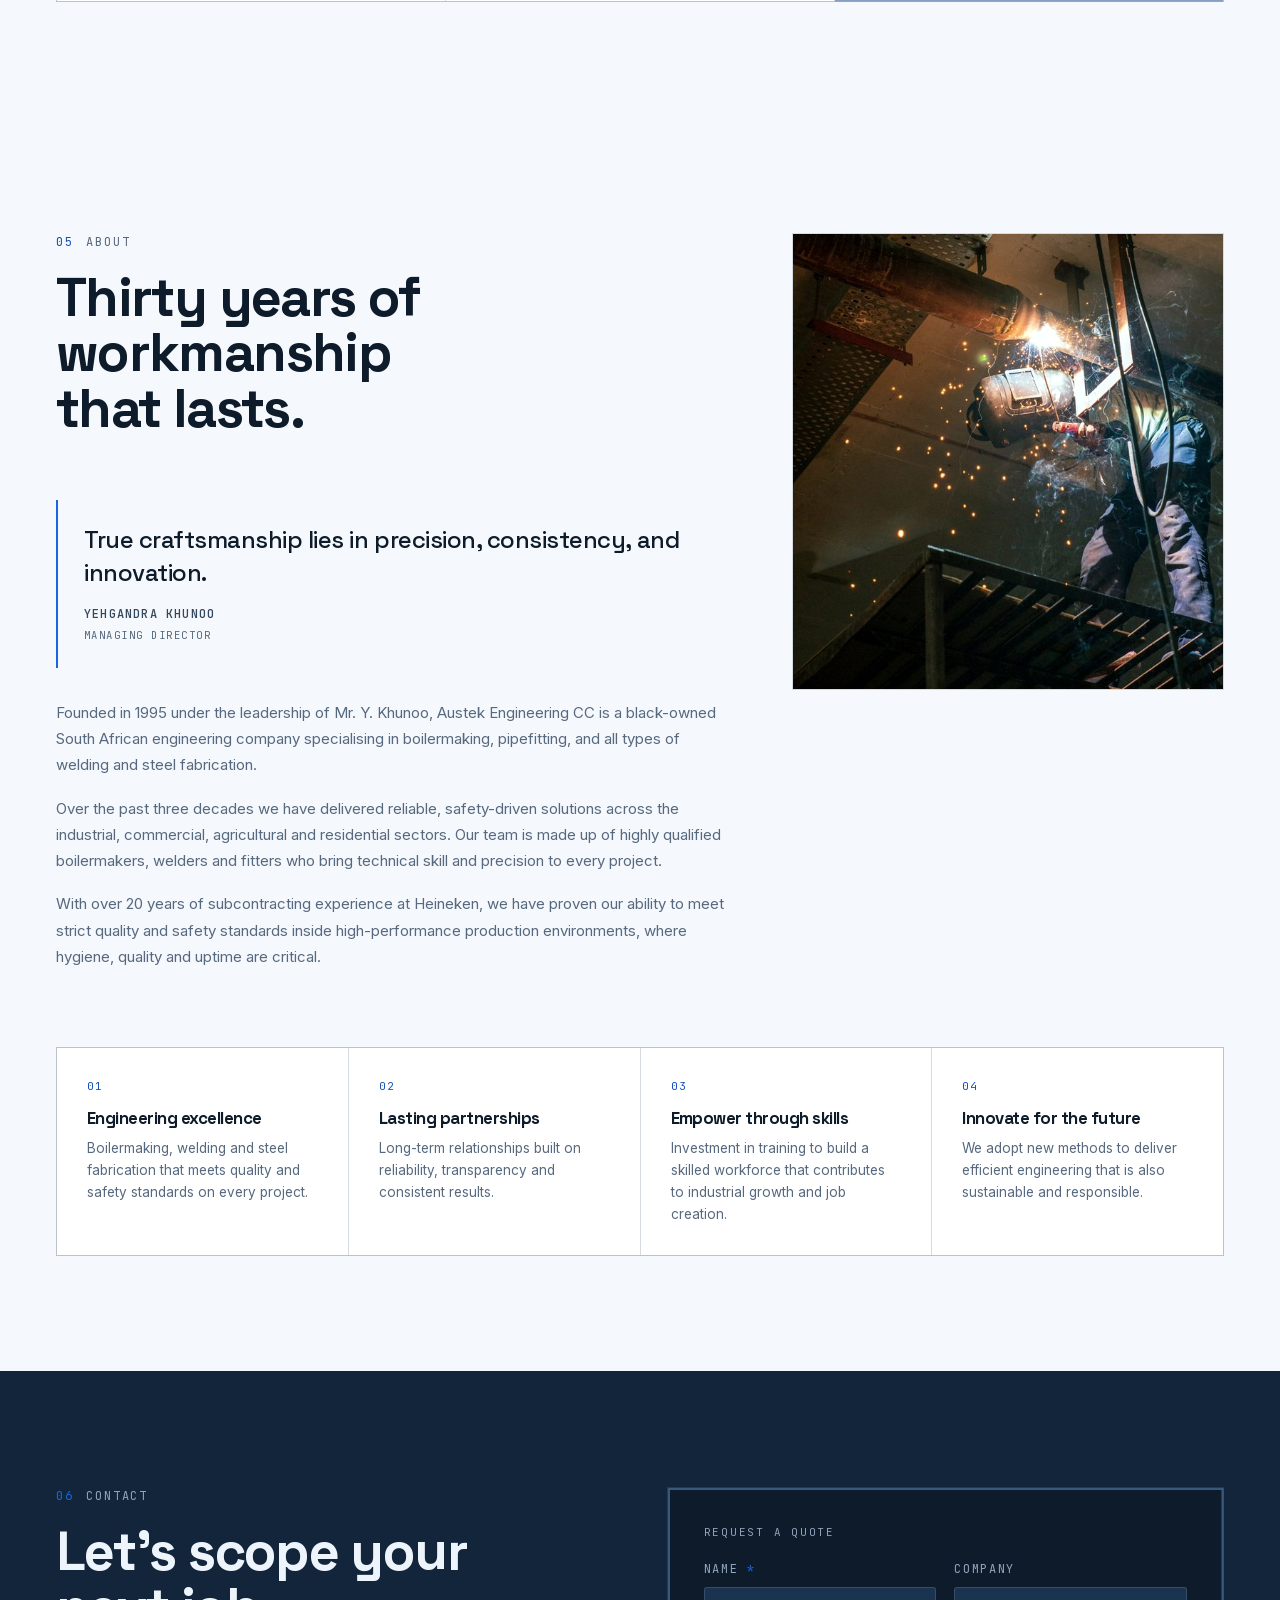
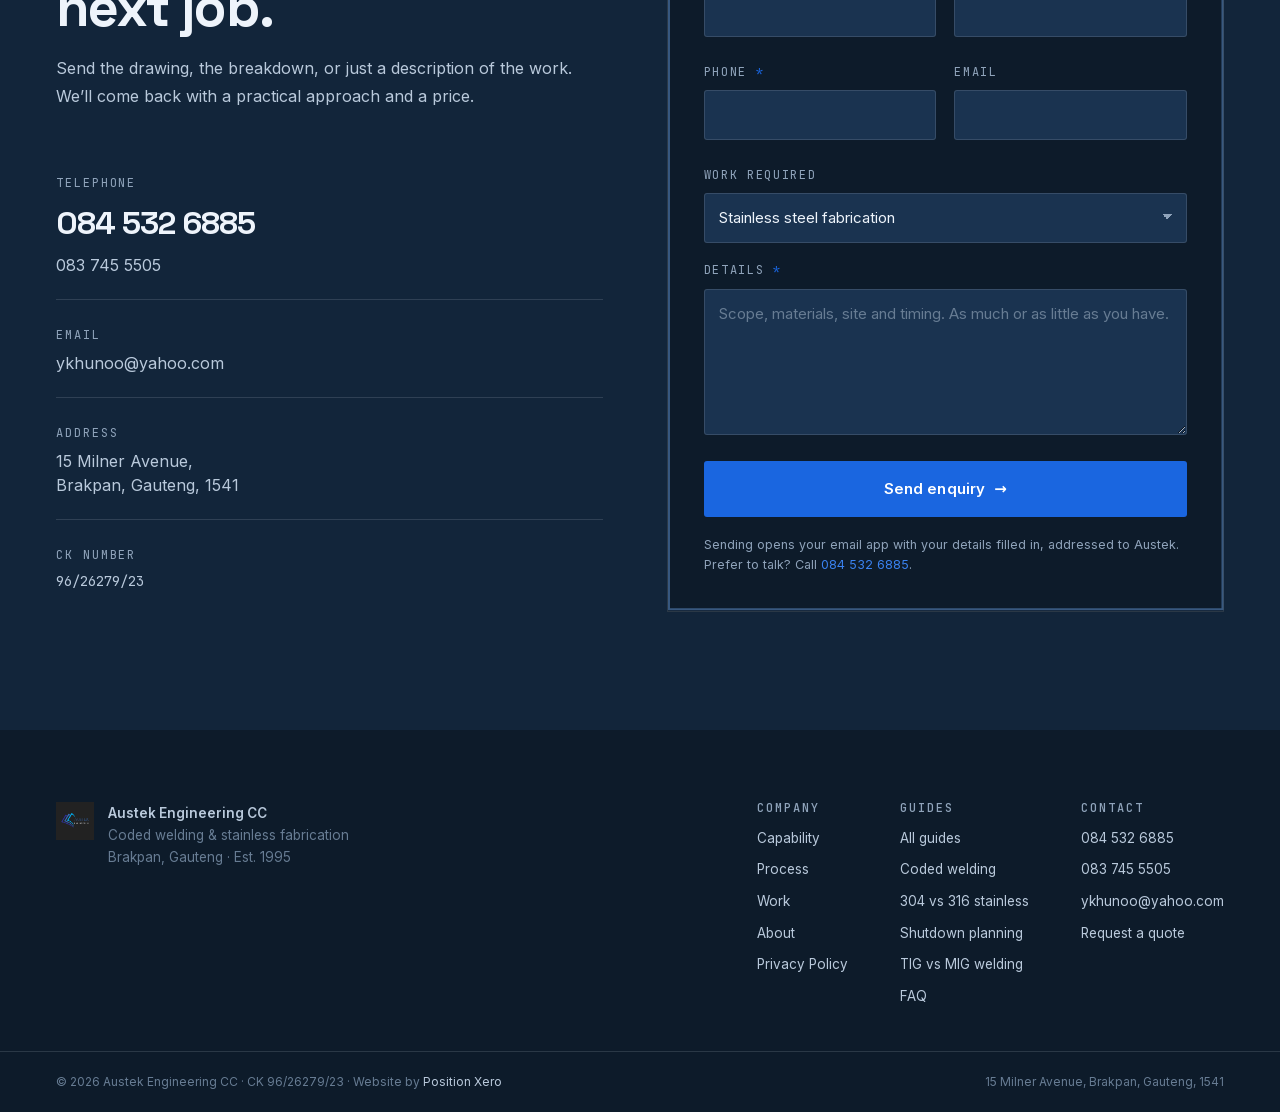
==== commit 2cdcb2bf: "Austek Engineering: phone fixes from the 28 October check - Header: logo 40px at phone and tablet wi" ====
--- a/index.html
+++ b/index.html
@@ -22,7 +22,7 @@
 <link rel="apple-touch-icon" href="assets/img/austek-logo.png">
 
 <link rel="preload" as="image" href="assets/img/hero-welder.jpg" imagesrcset="assets/img/hero-welder-480.jpg 480w, assets/img/hero-welder-720.jpg 720w, assets/img/hero-welder.jpg 933w" imagesizes="(max-width: 640px) calc(100vw - 42px), (max-width: 1000px) 480px, 450px" fetchpriority="high">
-<link rel="stylesheet" href="assets/css/styles.css?v=11">
+<link rel="stylesheet" href="assets/css/styles.css?v=12">
 
 <script type="application/ld+json">
 {
@@ -89,7 +89,7 @@
     </nav>
 
     <button class="burger" id="burger" aria-expanded="false" aria-controls="nav" aria-label="Open menu">
-      <span></span><span></span>
+      <span></span><span></span><span></span>
     </button>
   </div>
 </header>
--- a/assets/css/styles.css
+++ b/assets/css/styles.css
@@ -130,13 +130,17 @@
 .nav__call{display:inline-flex;align-items:center;gap:7px;font-family:var(--m);font-size:13px!important;color:var(--ink)!important}
 .nav__call svg{color:var(--arc-ink)}
 
-.burger{display:none;width:40px;height:40px;background:none;border:1px solid var(--rule-2);border-radius:3px;cursor:pointer;padding:0;place-items:center;gap:5px}
-.burger span{display:block;width:16px;height:1.5px;background:var(--ink);transition:transform .25s,opacity .2s}
-/* The two grid rows stretch to fill the 38px inside the border, so the bars
-   sit 21.5px apart, not 6.5px; at 3.25px they never met and drew a ">".
-   10.75px brings both to the centre and makes the X. */
-.burger[aria-expanded="true"] span:first-child{transform:translateY(10.75px) rotate(45deg)}
-.burger[aria-expanded="true"] span:last-child{transform:translateY(-10.75px) rotate(-45deg)}
+/* Menu button (phone audit, 28 October 2026). It was two 1.5px bars that the
+   grid rows pushed 21.5px apart, and at 1.5px they landed on half pixels and
+   drew at two different weights, so it did not read as a menu. Now three
+   2px bars 5px apart, stacked in the middle of a 44px button: 44 minus the
+   border leaves 42, the stack is 16, so every bar sits on a whole pixel.
+   Open, the middle bar fades and the outer two meet 7px in to make the X. */
+.burger{display:none;width:44px;height:44px;background:none;border:1px solid var(--rule-2);border-radius:3px;cursor:pointer;padding:0;flex-direction:column;align-items:center;justify-content:center;gap:5px}
+.burger span{display:block;flex:none;width:20px;height:2px;background:var(--ink);transition:transform .25s,opacity .2s}
+.burger[aria-expanded="true"] span:nth-child(1){transform:translateY(7px) rotate(45deg)}
+.burger[aria-expanded="true"] span:nth-child(2){opacity:0}
+.burger[aria-expanded="true"] span:nth-child(3){transform:translateY(-7px) rotate(-45deg)}
 
 /* ───────── hero (dark panel) ───────── */
 .hero{
@@ -249,7 +253,8 @@
 .quote p{font-family:var(--d);font-size:clamp(1.15rem,2vw,1.5rem);font-weight:500;letter-spacing:-.02em;line-height:1.35;color:var(--ink)}
 .quote footer{margin-top:16px;display:flex;flex-direction:column;gap:3px}
 .quote footer b{font-family:var(--m);font-size:12px;letter-spacing:.1em;text-transform:uppercase;color:var(--ink-2);font-weight:500}
-.quote footer span{font-family:var(--m);font-size:10.5px;letter-spacing:.14em;text-transform:uppercase;color:var(--ink-4)}
+/* "Managing Director" was --ink-4, 2.85:1 on the page; --ink-3 is 5.3:1. */
+.quote footer span{font-family:var(--m);font-size:10.5px;letter-spacing:.14em;text-transform:uppercase;color:var(--ink-3)}
 .prose{display:flex;flex-direction:column;gap:17px}
 .prose p{color:var(--ink-3);line-height:1.75;font-size:15px}
 .about__fig{margin:0;border:1px solid var(--rule)}
@@ -279,7 +284,10 @@
 
 .fwrap{border:1px solid var(--hair);background:var(--void)}
 .form{padding:clamp(24px,3vw,36px);display:flex;flex-direction:column;gap:18px}
-.form__t{font-family:var(--m);font-size:11px;letter-spacing:.16em;text-transform:uppercase;color:var(--fg-4)}
+/* The form title and note were --fg-4, 4.0:1 on the form panel; --fg-3 is
+   6.7:1. The note's phone link moves to the lighter blue for the same
+   reason (3.3:1 to 4.7:1). 28 October 2026. */
+.form__t{font-family:var(--m);font-size:11px;letter-spacing:.16em;text-transform:uppercase;color:var(--fg-3)}
 .form__grid{display:grid;grid-template-columns:1fr 1fr;gap:18px}
 .f{display:flex;flex-direction:column;gap:8px}
 .f__l{font-family:var(--m);font-size:12px;letter-spacing:.14em;text-transform:uppercase;color:var(--fg-3)}
@@ -296,8 +304,8 @@
 .f__e{font-size:12px;color:#ff8f8f;min-height:0}
 .f.is-bad .f__i{border-color:#ff8f8f}
 .hp{position:absolute;left:-9999px;width:1px;height:1px;opacity:0}
-.form__note{font-size:12.5px;color:var(--fg-4);line-height:1.6}
-.form__note a{color:var(--arc)}
+.form__note{font-size:12.5px;color:var(--fg-3);line-height:1.6}
+.form__note a{color:var(--arc-2)}
 .form.is-sent .form__note{color:#6fdc8c}
 
 /* ───────── footer (dark) ───────── */
@@ -355,12 +363,25 @@
   .nav.is-open{opacity:1;transform:none;pointer-events:auto}
   .nav>a{padding:14px 0;border-bottom:1px solid var(--rule);font-size:15.5px}
   .nav .btn{margin-top:14px}
-  .burger{display:grid}
+  .burger{display:flex}
+  /* The logo is a dark square with the name set small inside it; at 26px it
+     read as a black tile. 40px lets the mark show, and the "Austek." beside
+     it carries the name (phone audit, 28 October 2026). */
+  .brand img{width:40px;height:40px}
   .trust__in{grid-template-columns:repeat(2,1fr)}
   .trust__i:nth-child(3){border-left:none}
   .trust__i:nth-child(n+3){border-top:1px solid var(--rule)}
   .callfab{display:grid}
-  .ftr{padding-bottom:72px}
+  /* The call button covers the bottom 72px of the screen (54px + 18px).
+     96px under the footer lets the last line scroll fully clear of it, and
+     the scroll padding keeps a field the browser scrolls to on focus (or
+     after a failed send) above it rather than under it. */
+  .ftr{padding-bottom:96px}
+  html{scroll-padding-bottom:88px}
+  /* While someone is typing in the quote form the button sat over the right
+     end of the field; it steps aside until the field loses focus. */
+  .callfab{transition:opacity .2s,visibility .2s}
+  body:has(.f__i:focus) .callfab{opacity:0;visibility:hidden}
 }
 @media (max-width:560px){
   .cards{grid-template-columns:1fr}
@@ -493,10 +514,21 @@
      each one a 44px tap and replaces the gap. */
   .ftr__nav div{gap:0}
   .ftr__nav a{padding-block:11px}
-  /* The floating call button covers the bottom 72px of the screen, and the
-     footer's 72px bottom padding only brought the last line level with
-     its top edge. 96px lets the page scroll fully clear of it. */
-  .ftr{padding-bottom:96px}
+  /* The footer's 96px bottom padding, which lets the page scroll clear of
+     the floating call button, now sits in the 820px block with the button
+     itself, so tablets get it too (28 October 2026). */
+
+  /* Phone audit, 28 October 2026: no reading text under 13px on a phone.
+     These labels were 10.5-12.5px. Same fonts, case and colours; the
+     letter-spacing on the work captions comes in a little so the larger
+     words still fit two lines on a 140px tile. */
+  .tag,.creds li,.hero__fig figcaption,.trust__i span,.site__loc,
+  .quote footer b,.quote footer span,.form__t,.form__note{font-size:13px}
+  /* At 13px the stat labels ran into the column rule on a 360px phone. */
+  .trust__i{padding-inline:6px}
+  .trust__i span{letter-spacing:.06em}
+  .gal__c{display:block;font-size:13px;letter-spacing:.04em;line-height:1.45;padding:24px 10px 9px}
+  .gal__c i{margin-right:2px}
 }
 
 /* ───────── footer credit ─────────
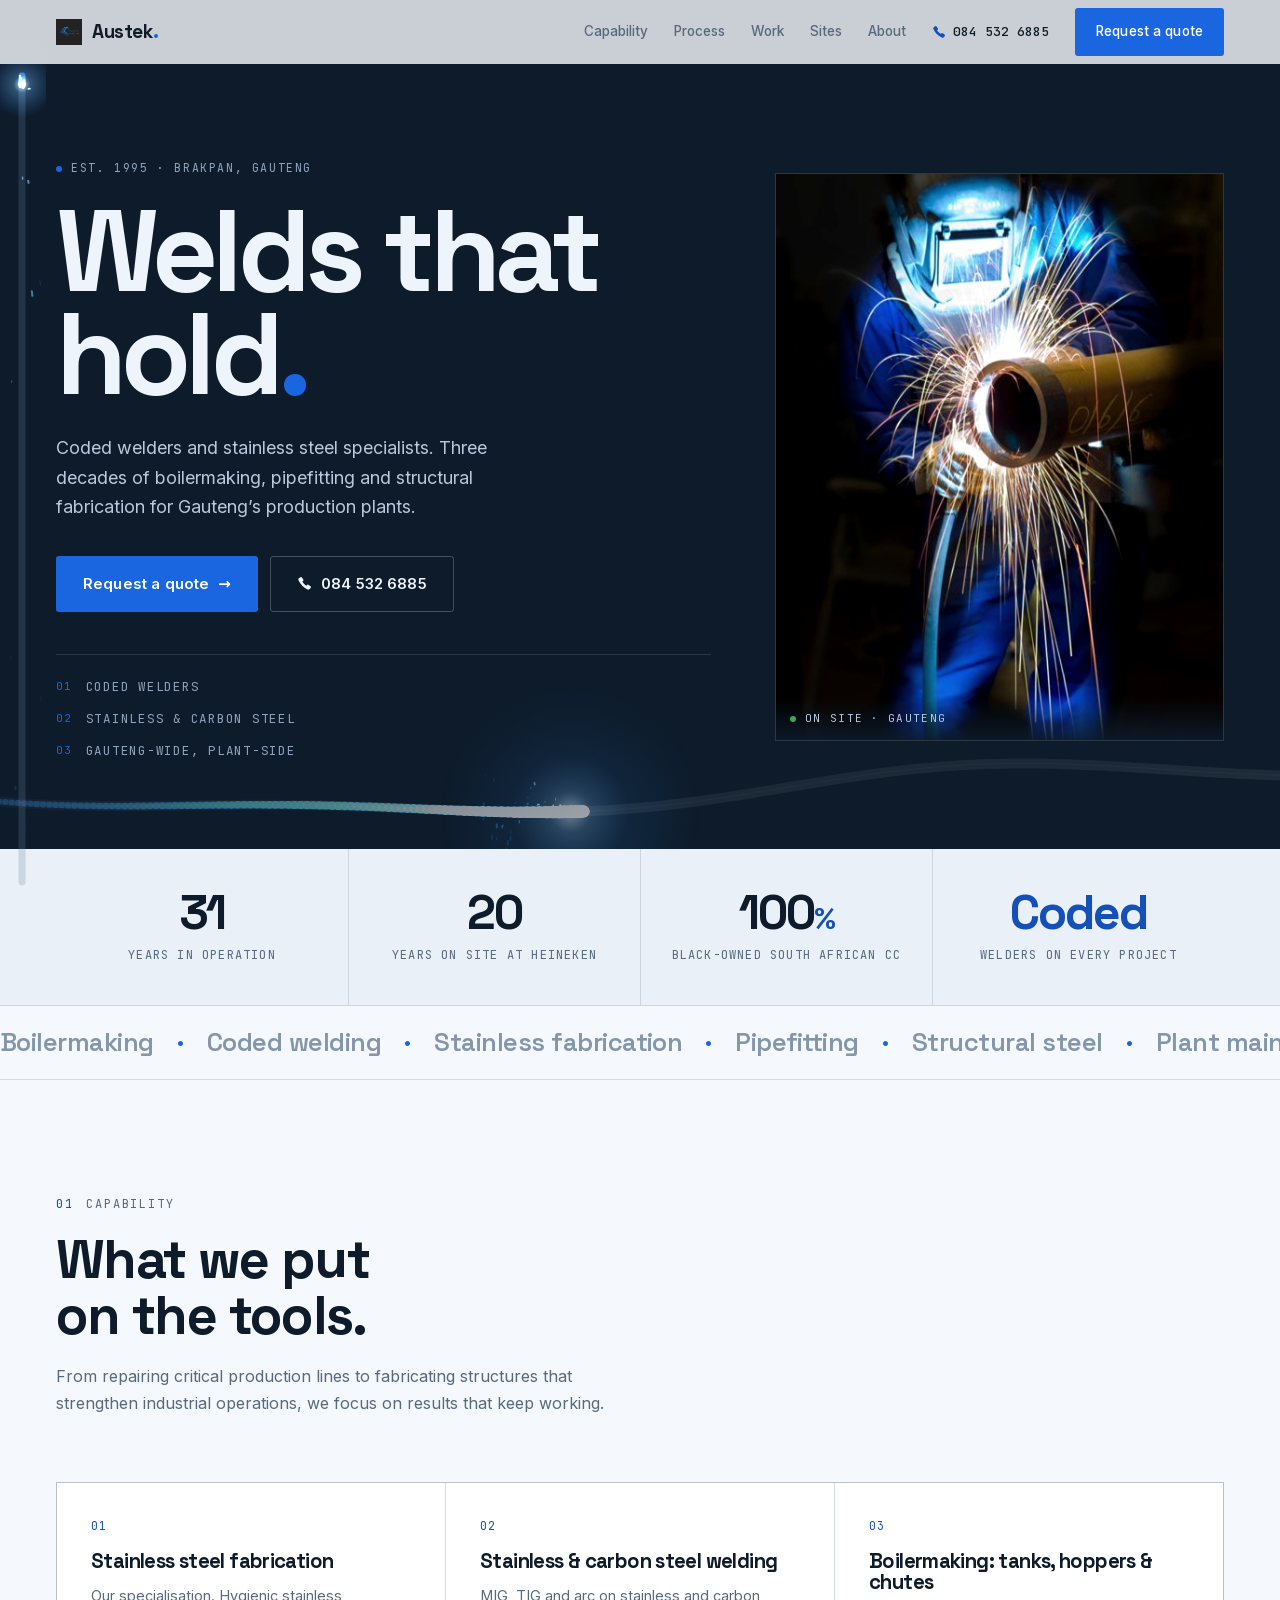
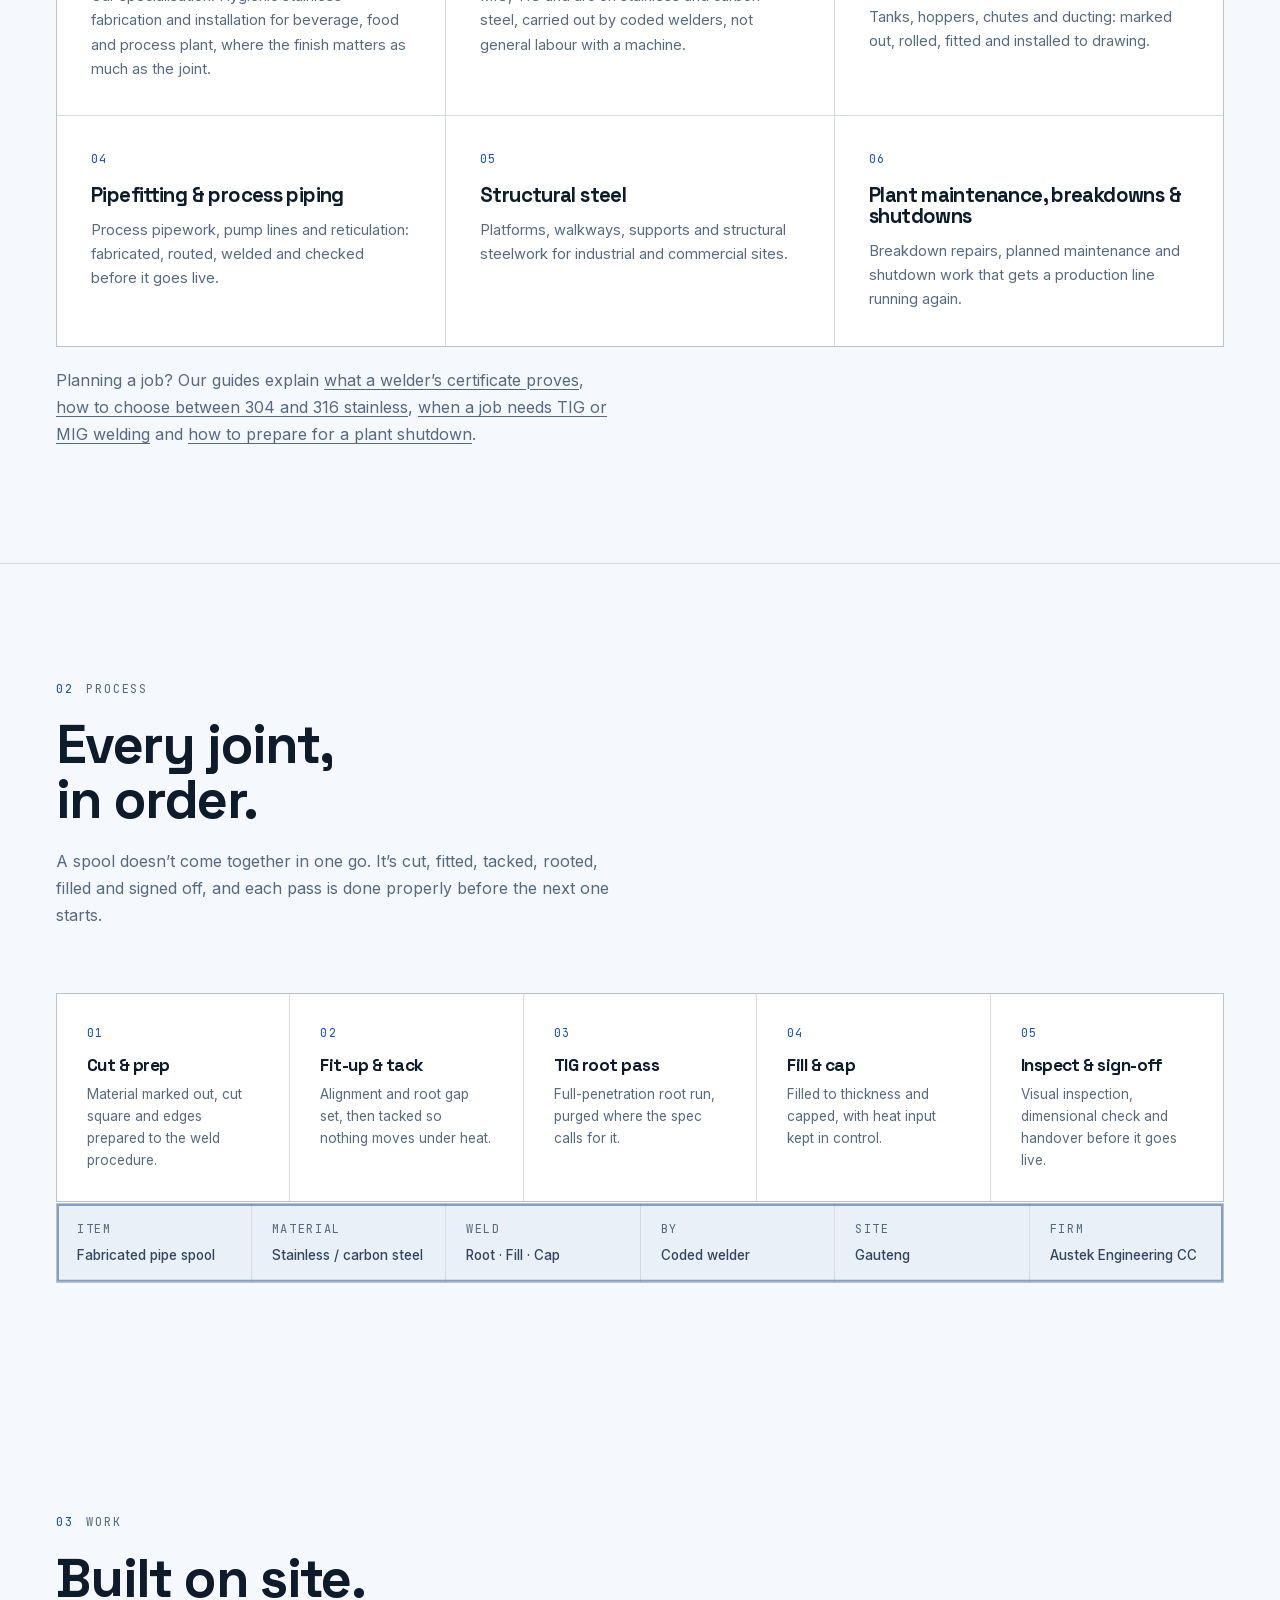
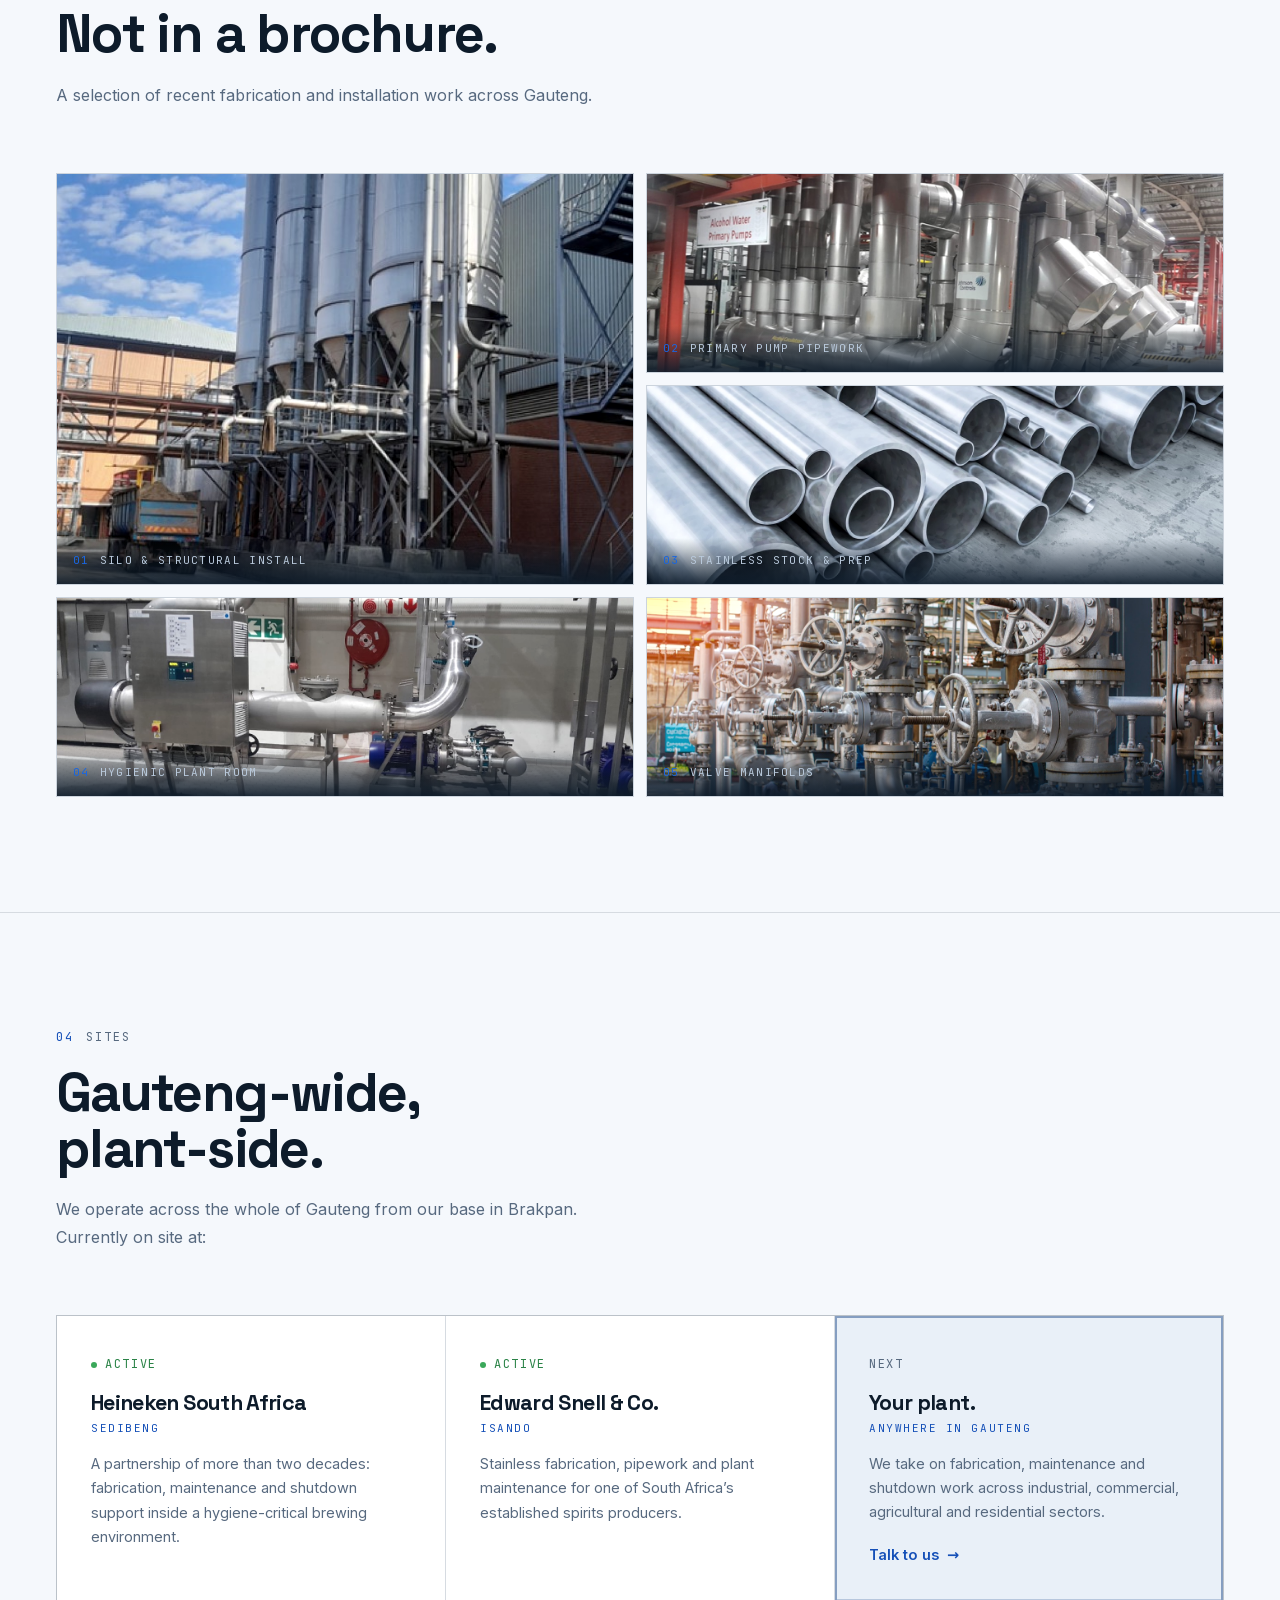
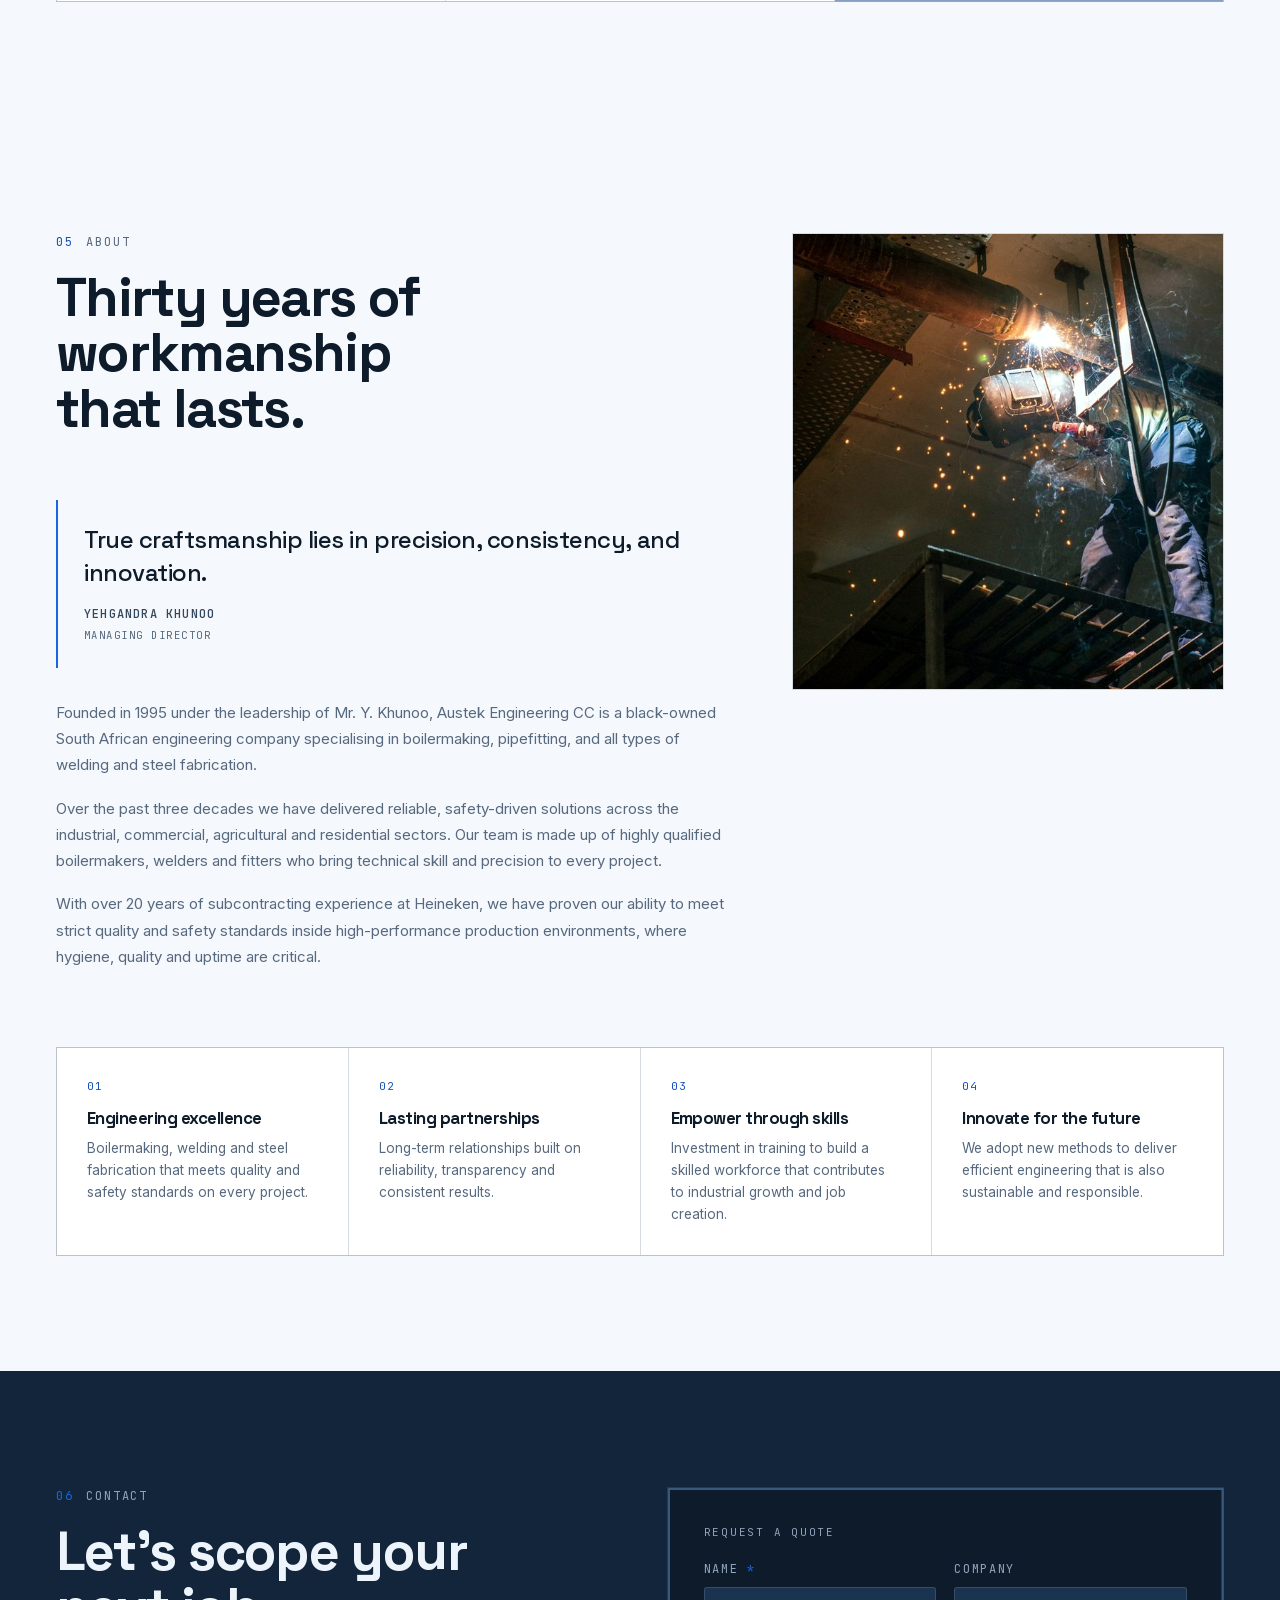
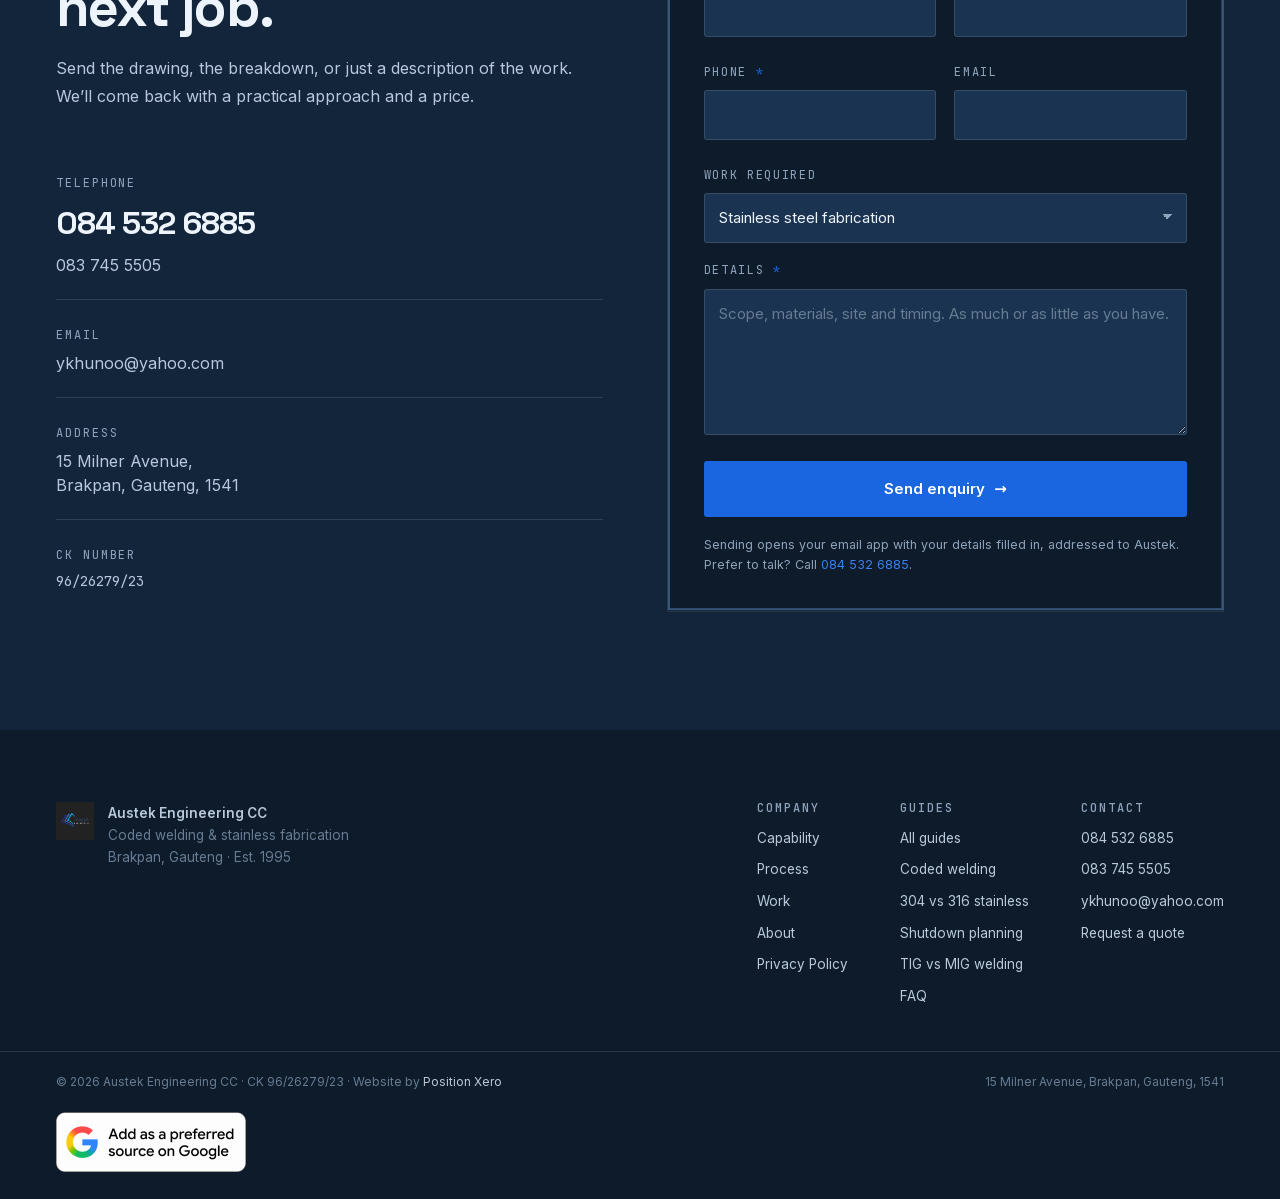
==== commit faacde82: "Footer: Google's official "Add as a preferred source" badge on every page (owner, 5 Nov 2026) Deepli" ====
--- a/index.html
+++ b/index.html
@@ -22,7 +22,7 @@
 <link rel="apple-touch-icon" href="assets/img/austek-logo.png">
 
 <link rel="preload" as="image" href="assets/img/hero-welder.jpg" imagesrcset="assets/img/hero-welder-480.jpg 480w, assets/img/hero-welder-720.jpg 720w, assets/img/hero-welder.jpg 933w" imagesizes="(max-width: 640px) calc(100vw - 42px), (max-width: 1000px) 480px, 450px" fetchpriority="high">
-<link rel="stylesheet" href="assets/css/styles.css?v=12">
+<link rel="stylesheet" href="assets/css/styles.css?v=13">
 
 <script type="application/ld+json">
 {
@@ -469,6 +469,11 @@
     <p>&copy; <span id="yr">2026</span> Austek Engineering CC &middot; CK 96/26279/23<span class="ftr__sep" aria-hidden="true"> &middot; </span><span class="ftr__credit">Website by <a href="https://www.positionxero.com/">Position Xero</a></span></p>
     <p>15 Milner Avenue, Brakpan, Gauteng, 1541</p>
   </div>
+  <div class="wrap ftr__source">
+    <a class="pref-source" href="https://www.google.com/preferences/source?q=austekengineering.co.za" target="_blank" rel="noopener" aria-label="Add Austek Engineering as a preferred source on Google">
+      <img src="/assets/img/google-preferred-source-light.png" width="190" height="60" alt="Add as a preferred source on Google" loading="lazy" decoding="async">
+    </a>
+  </div>
 </footer>
 
 <a class="callfab" href="tel:+27845326885" aria-label="Call Austek Engineering">
--- a/assets/css/styles.css
+++ b/assets/css/styles.css
@@ -544,3 +544,9 @@
   .ftr__credit{display:block;margin-top:6px}
   .ftr__credit a{display:inline-block;padding:4px 0}
 }
+
+/* ───────── preferred source badge ─────────
+   Google's own "Add as a preferred source" badge under the legal line (owner,
+   5 November 2026). Width and height are on the img, so nothing shifts. */
+.ftr__source{padding-bottom:20px}
+.pref-source{display:inline-block;line-height:0}
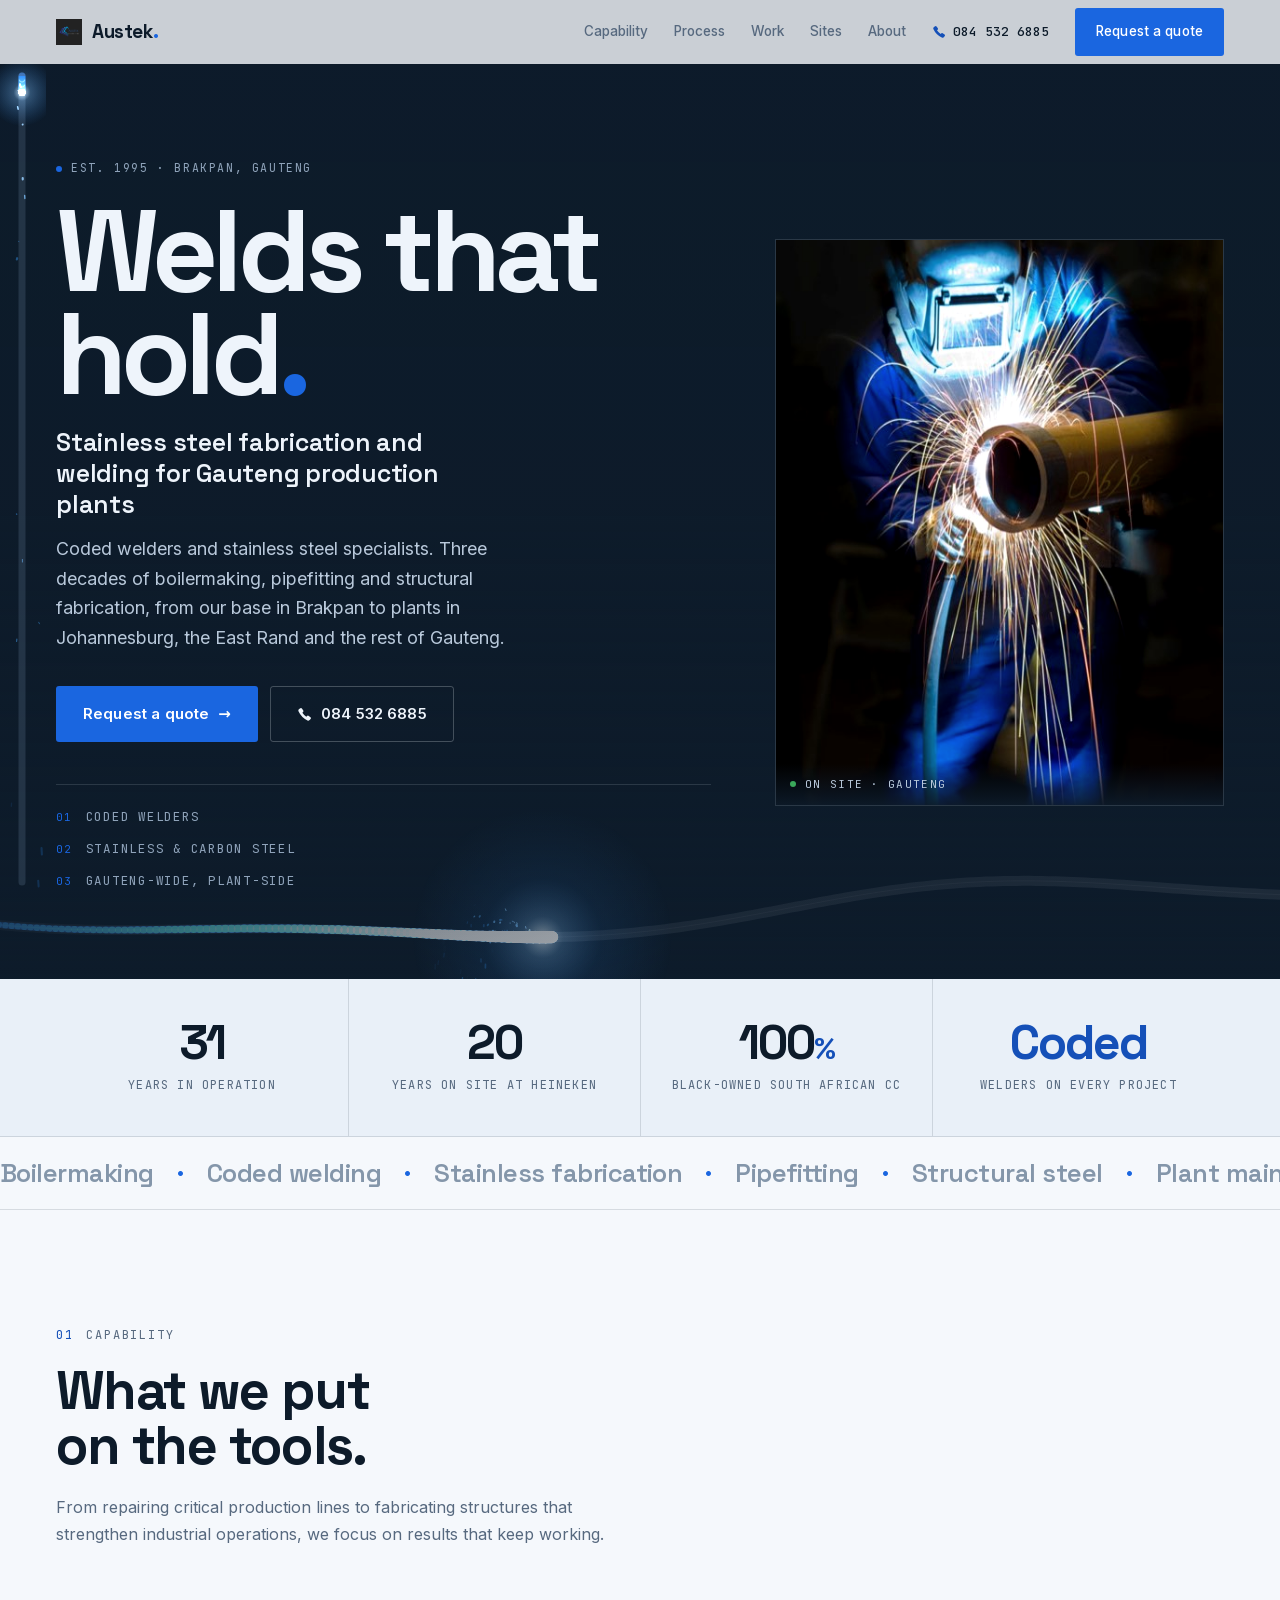
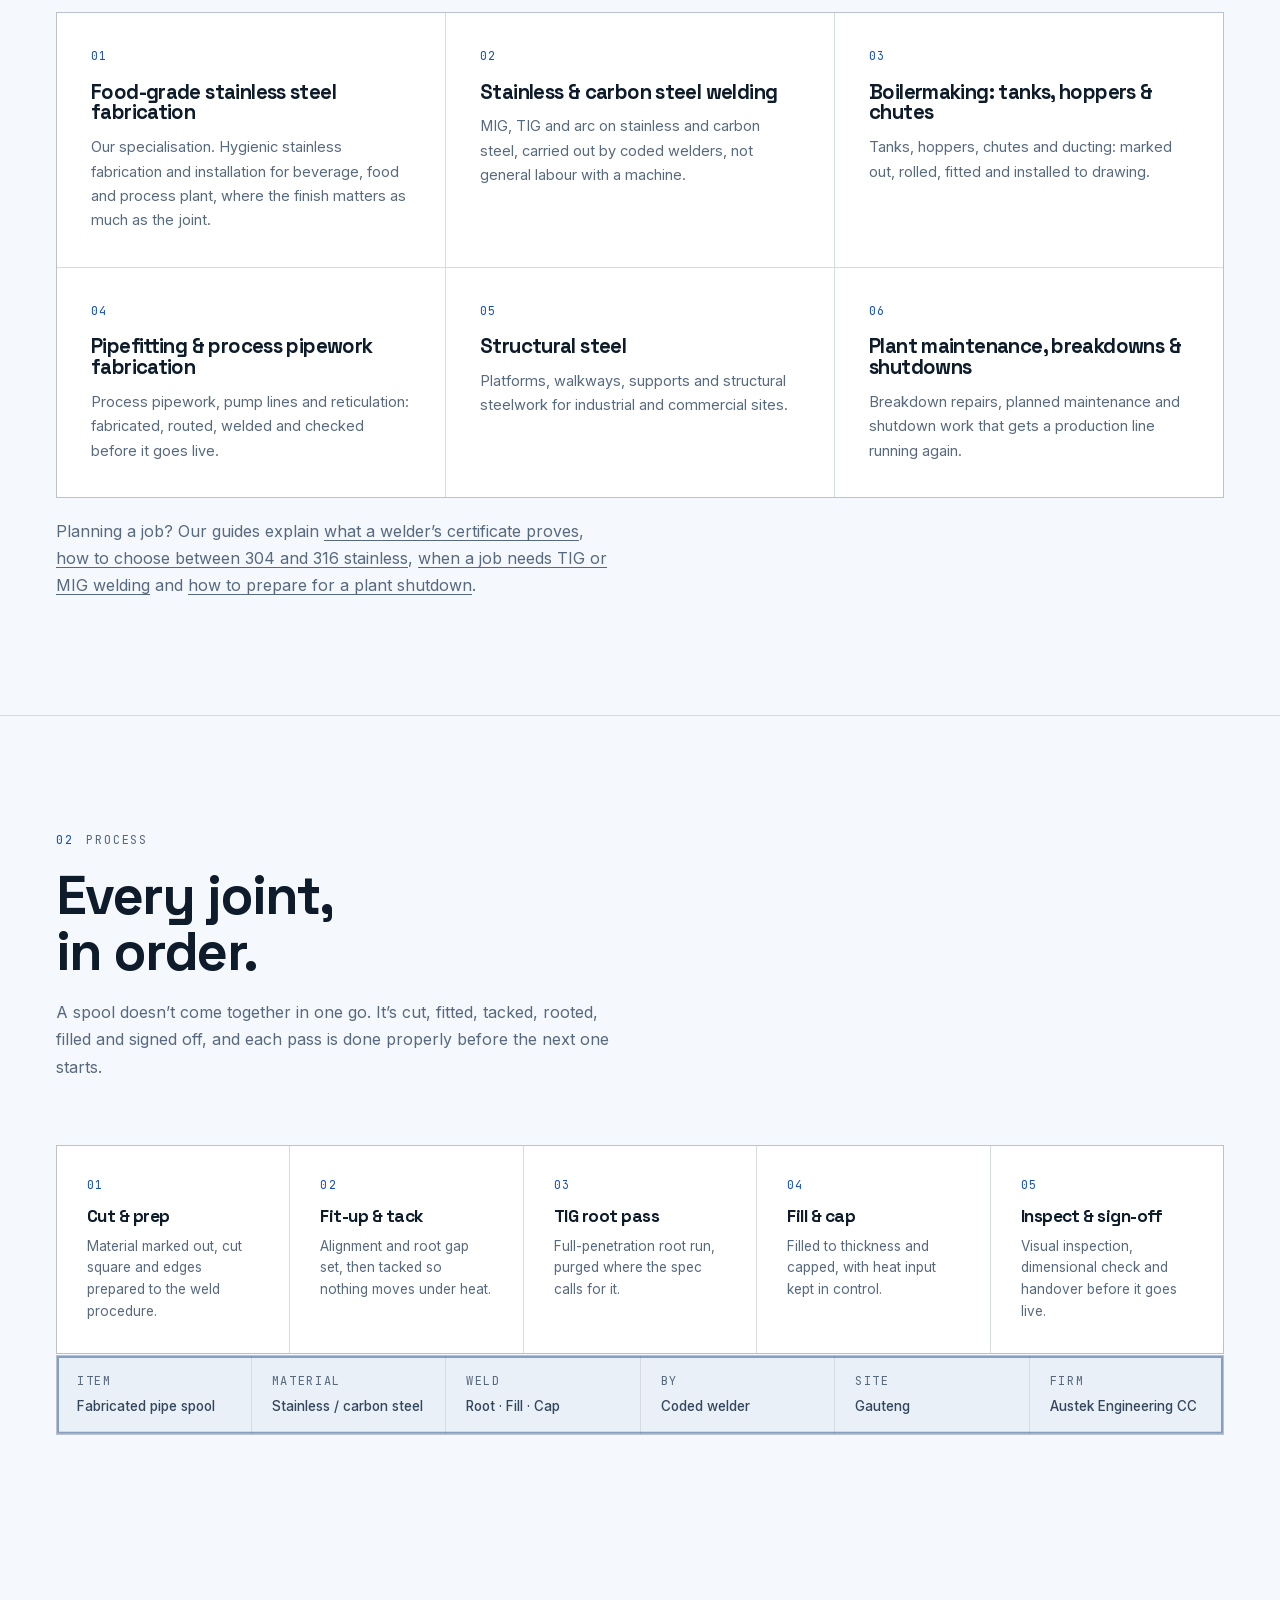
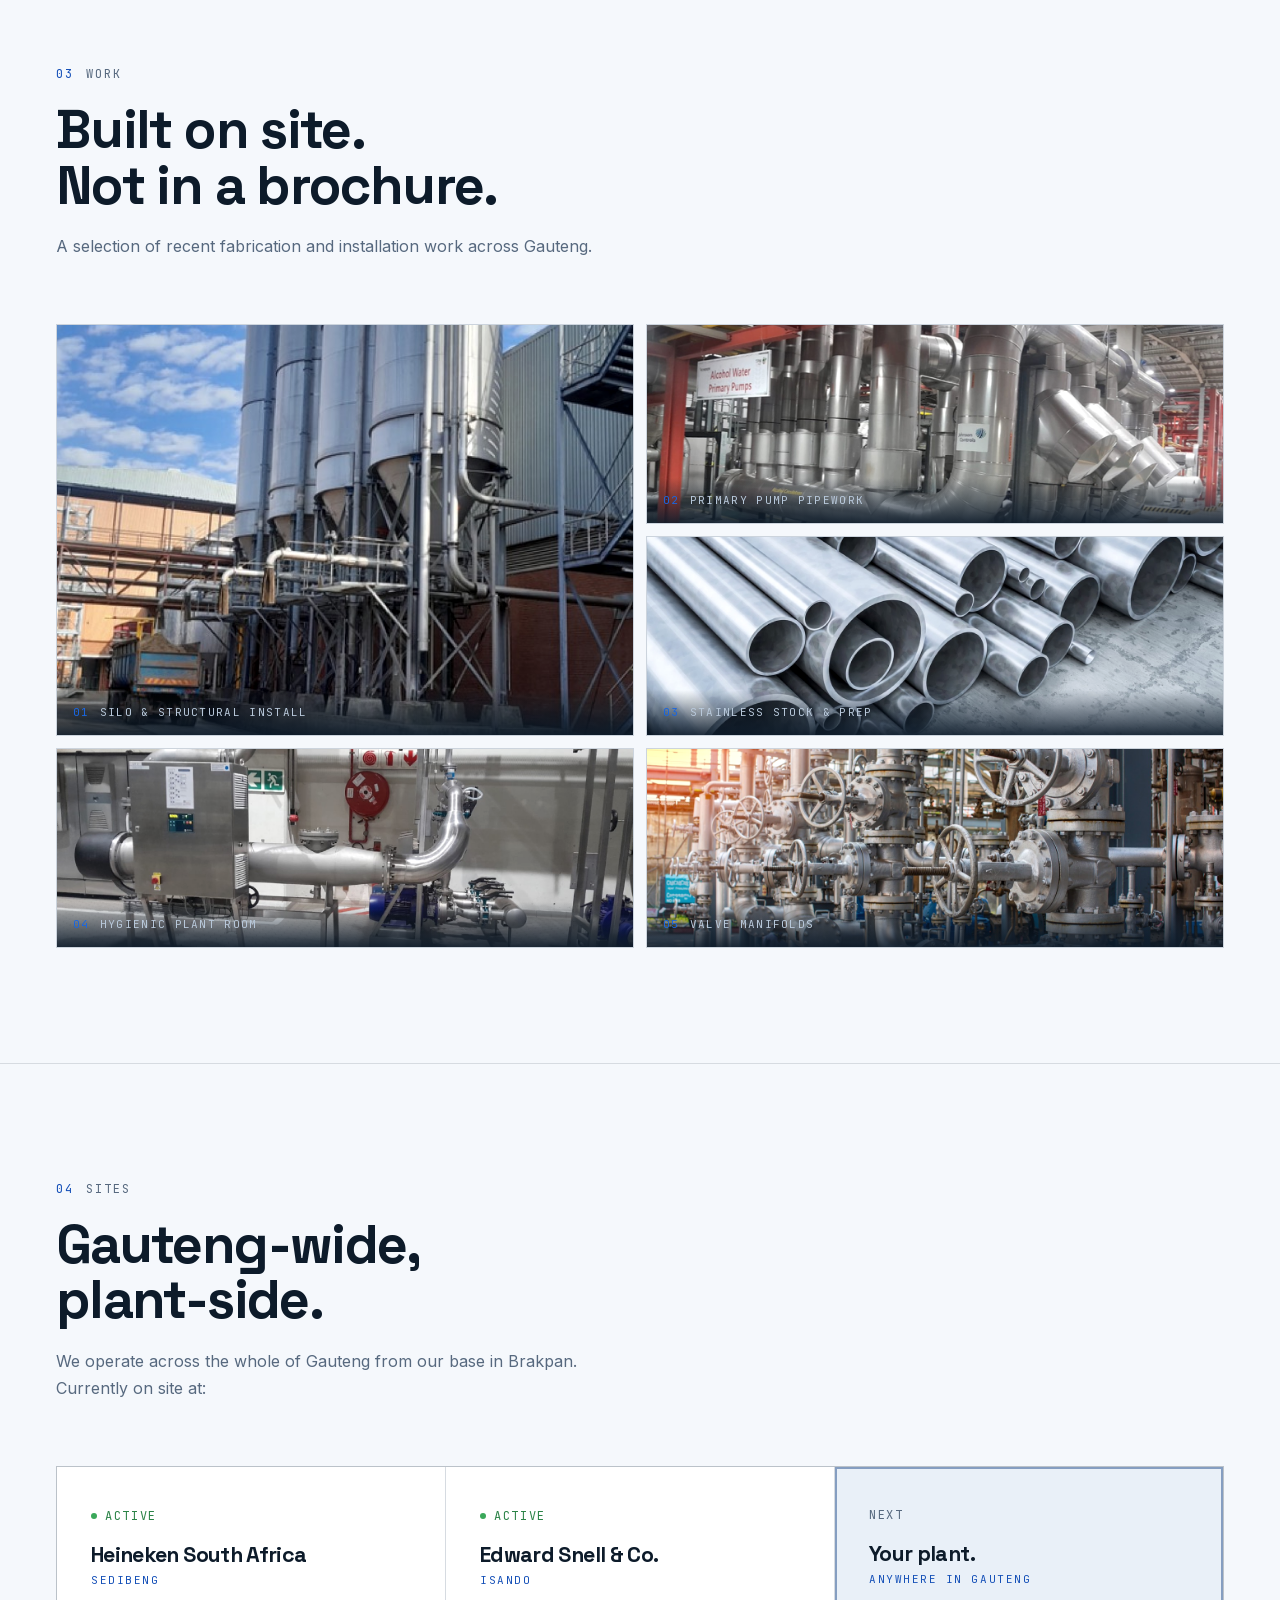
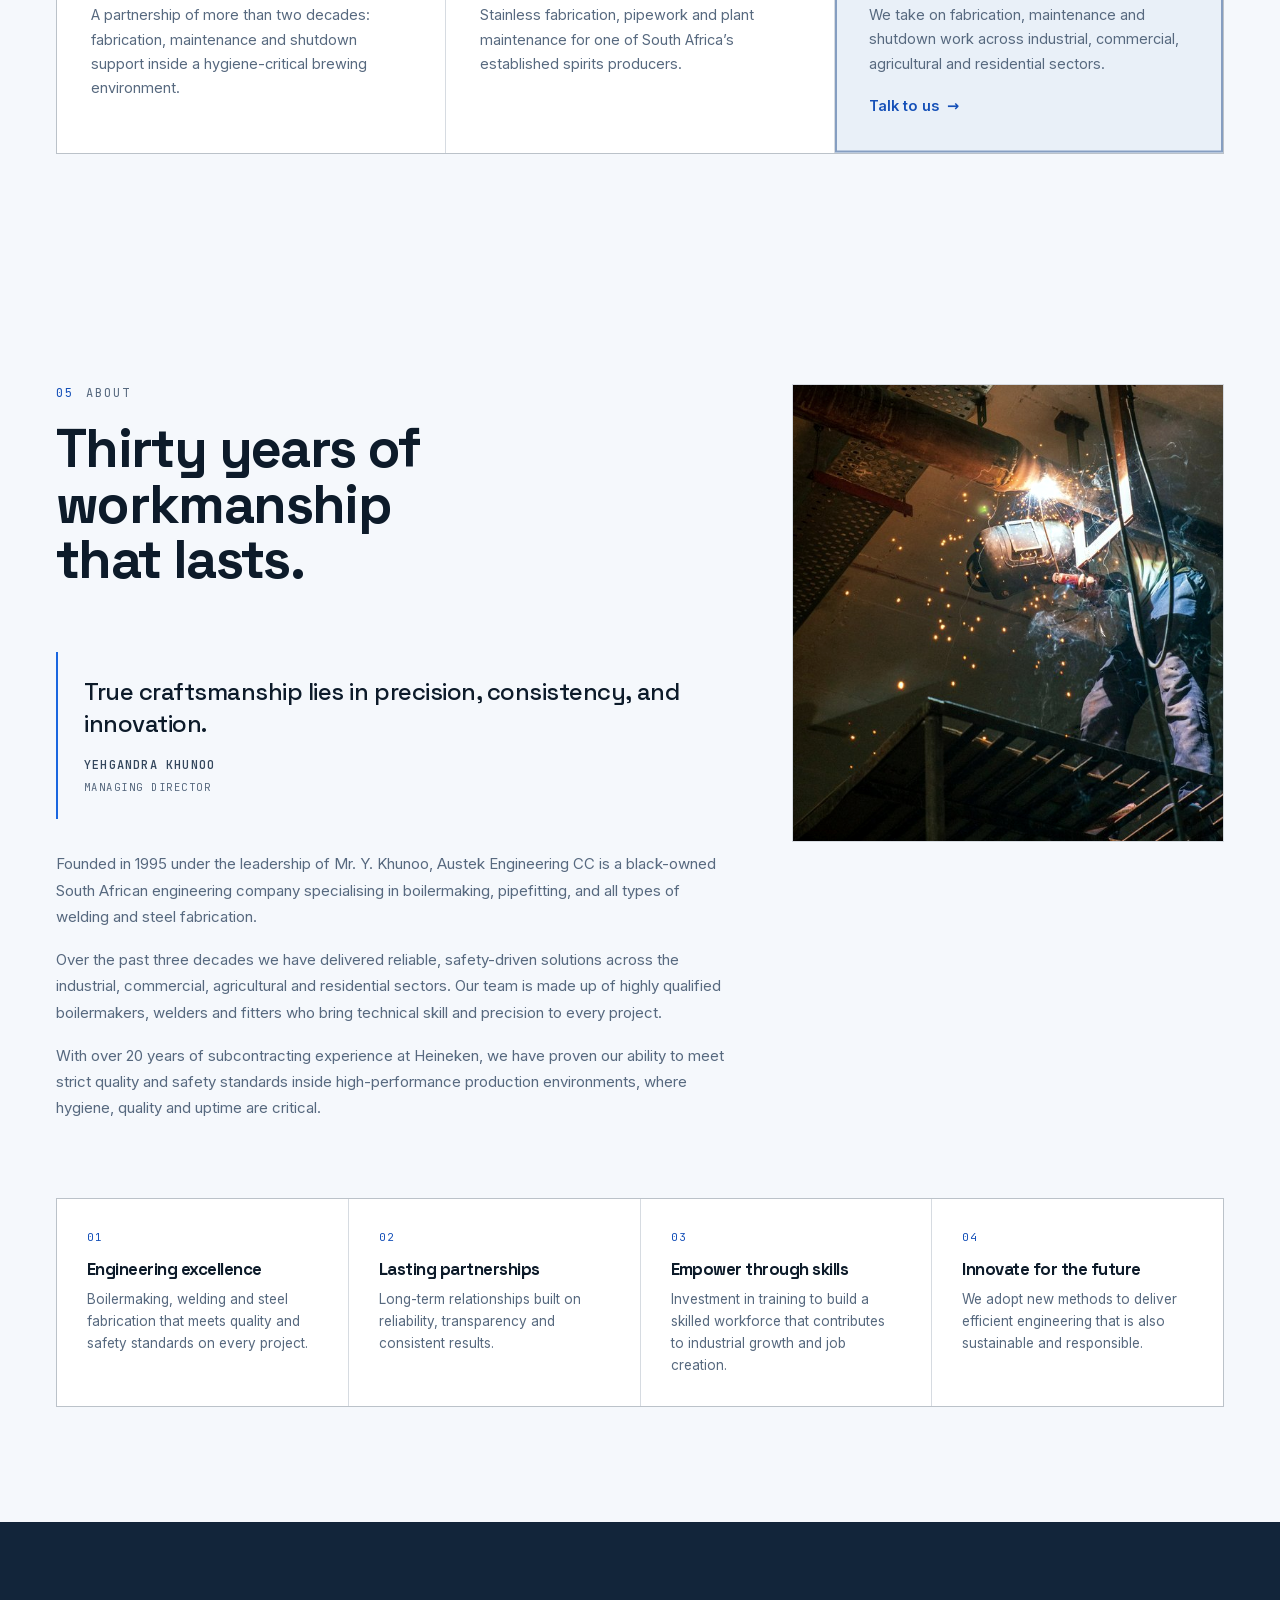
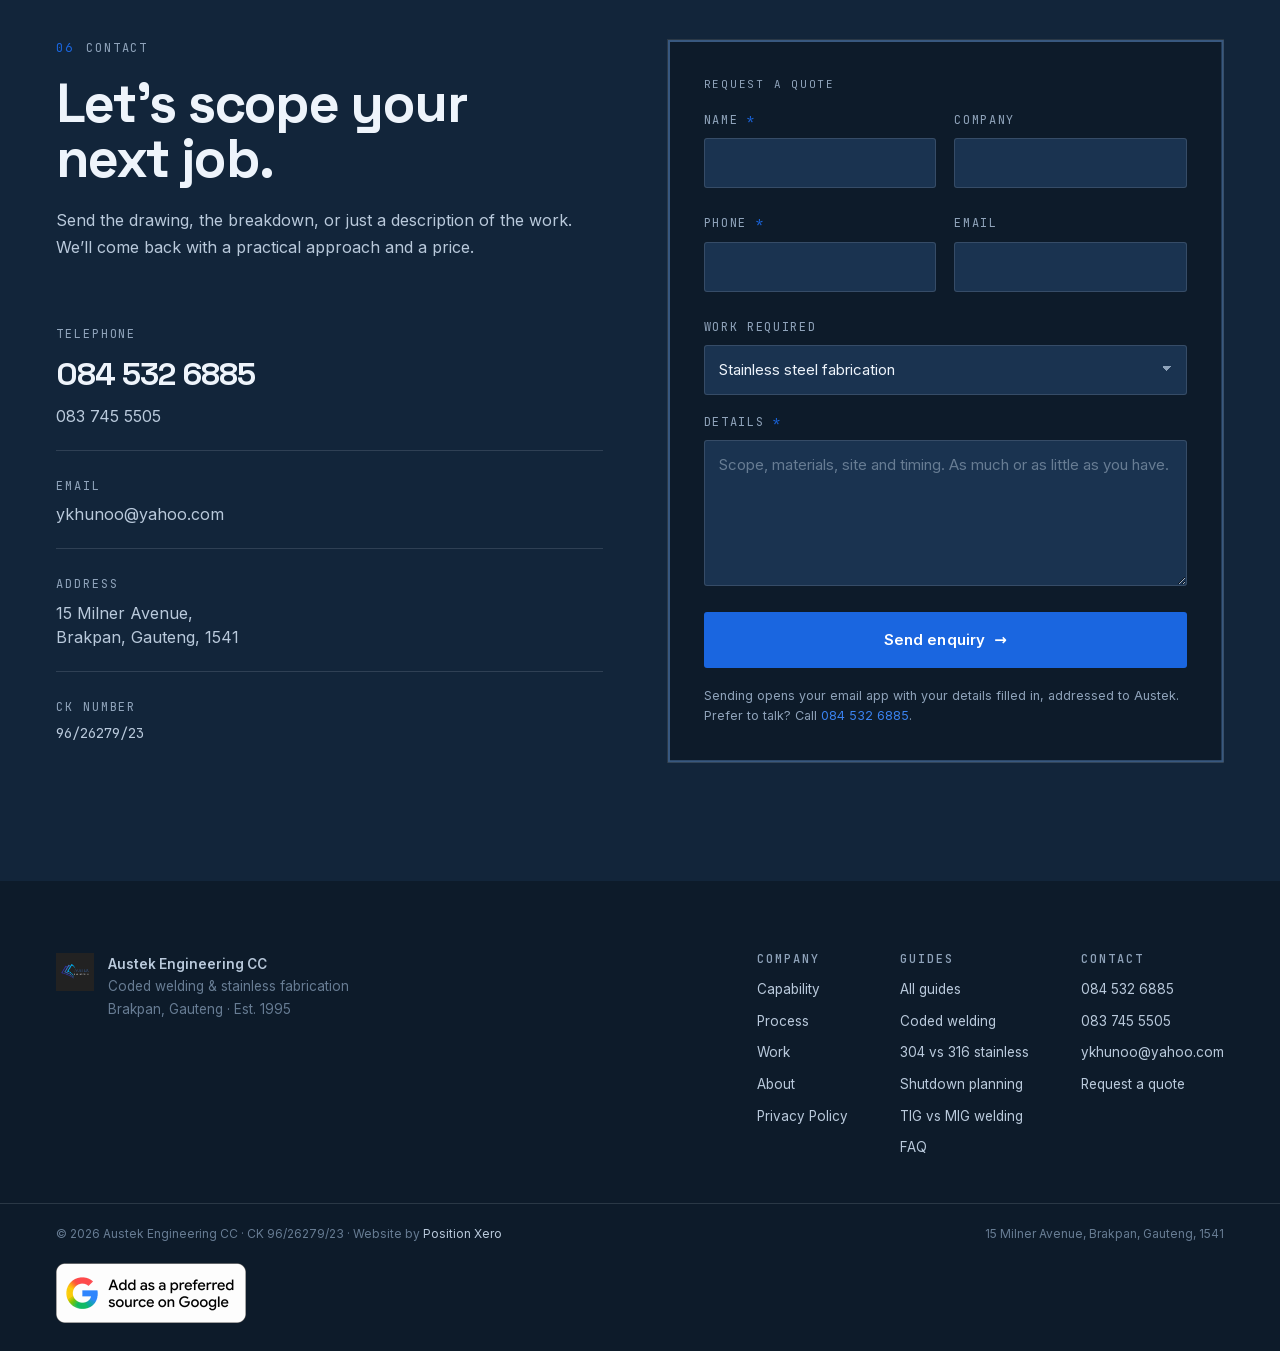
==== commit 9280ebd0: "Competitor-beat pass 1 (14 Nov 2026): homepage H1 names the service and Gauteng ("Welds that hold." " ====
--- a/index.html
+++ b/index.html
@@ -5,14 +5,14 @@
 <meta name="viewport" content="width=device-width, initial-scale=1">
 <script async src="https://www.googletagmanager.com/gtag/js?id=G-FDWZPK8DP4"></script>
 <script>window.dataLayer = window.dataLayer || []; function gtag(){dataLayer.push(arguments);} gtag('js', new Date()); gtag('config', 'G-FDWZPK8DP4');</script>
-<title>Stainless Steel Fabrication, Brakpan | Austek Engineering</title>
-<meta name="description" content="Coded welders and stainless steel fabrication for Gauteng food, beverage and process plants, from Brakpan. Boilermaking, pipework, shutdowns. 084 532 6885.">
+<title>Stainless Steel Fabrication Brakpan &amp; Gauteng | Austek</title>
+<meta name="description" content="Stainless steel fabrication, pipework and coded welders for food, beverage and process plants in Johannesburg and across Gauteng. 084 532 6885.">
 <meta name="theme-color" content="#0d1b2a">
 <link rel="canonical" href="https://austekengineering.co.za/">
 
 <meta property="og:type" content="website">
-<meta property="og:title" content="Stainless Steel Fabrication, Brakpan | Austek Engineering">
-<meta property="og:description" content="Coded welders and stainless steel fabrication for Gauteng food, beverage and process plants, from Brakpan. Boilermaking, pipework, shutdowns. 084 532 6885.">
+<meta property="og:title" content="Stainless Steel Fabrication Brakpan &amp; Gauteng | Austek">
+<meta property="og:description" content="Stainless steel fabrication, pipework and coded welders for food, beverage and process plants in Johannesburg and across Gauteng. 084 532 6885.">
 <meta property="og:image" content="https://austekengineering.co.za/assets/img/job-pipework.jpg">
 <meta property="og:url" content="https://austekengineering.co.za/">
 <meta property="og:locale" content="en_ZA">
@@ -46,14 +46,14 @@
     "postalCode":"1541",
     "addressCountry":"ZA"
   },
-  "areaServed":[{"@type":"City","name":"Brakpan"},{"@type":"AdministrativeArea","name":"Gauteng, South Africa"}],
+  "areaServed":[{"@type":"City","name":"Brakpan"},{"@type":"City","name":"Johannesburg"},{"@type":"AdministrativeArea","name":"Ekurhuleni"},{"@type":"AdministrativeArea","name":"Gauteng, South Africa"}],
   "hasOfferCatalog":{"@type":"OfferCatalog","name":"Fabrication and welding services","itemListElement":[
-    {"@type":"Offer","itemOffered":{"@type":"Service","name":"Stainless steel fabrication"}},
-    {"@type":"Offer","itemOffered":{"@type":"Service","name":"Coded and general welding"}},
-    {"@type":"Offer","itemOffered":{"@type":"Service","name":"Boilermaking"}},
-    {"@type":"Offer","itemOffered":{"@type":"Service","name":"Pipefitting"}},
+    {"@type":"Offer","itemOffered":{"@type":"Service","name":"Food-grade stainless steel fabrication"}},
+    {"@type":"Offer","itemOffered":{"@type":"Service","name":"Stainless and carbon steel welding"}},
+    {"@type":"Offer","itemOffered":{"@type":"Service","name":"Boilermaking: tanks, hoppers and chutes"}},
+    {"@type":"Offer","itemOffered":{"@type":"Service","name":"Pipefitting and process pipework fabrication"}},
     {"@type":"Offer","itemOffered":{"@type":"Service","name":"Structural steel"}},
-    {"@type":"Offer","itemOffered":{"@type":"Service","name":"Maintenance and shutdowns"}}
+    {"@type":"Offer","itemOffered":{"@type":"Service","name":"Plant maintenance, breakdowns and shutdowns"}}
   ]},
   "founder":{"@type":"Person","name":"Yehgandra Khunoo"},
   "knowsAbout":["Coded welding","Stainless steel fabrication","Boilermaking","Pipefitting","Structural steel","Plant maintenance","Industrial shutdowns"]
@@ -103,11 +103,14 @@
       <div class="hero__copy">
         <p class="tag reveal"><i class="dot"></i> Est. 1995 &middot; Brakpan, Gauteng</p>
 
-        <h1 class="hero__h1 reveal">Welds that<br>hold<span class="arc">.</span></h1>
-
-        <p class="hero__sub reveal">
+        <p class="hero__h1 reveal" style="font-family:var(--d);font-weight:700">Welds that<br>hold<span class="arc">.</span></p>
+
+        <h1 class="reveal" style="margin-top:20px;max-width:30ch;font-size:clamp(1.2rem,2.2vw,1.55rem);font-weight:600;letter-spacing:-.01em;line-height:1.25;color:var(--fg)">Stainless steel fabrication and welding for Gauteng production plants</h1>
+
+        <p class="hero__sub reveal" style="margin-top:14px">
           Coded welders and stainless steel specialists. Three decades of boilermaking, pipefitting and
-          structural fabrication for Gauteng&rsquo;s production plants.
+          structural fabrication, from our base in Brakpan to plants in Johannesburg, the East Rand and
+          the rest of Gauteng.
         </p>
 
         <div class="hero__cta reveal">
@@ -165,7 +168,7 @@
       <ul class="cards">
         <li class="card reveal">
           <span class="card__n">01</span>
-          <h3>Stainless steel fabrication</h3>
+          <h3>Food-grade stainless steel fabrication</h3>
           <p>Our specialisation. Hygienic stainless fabrication and installation for beverage, food and process plant, where the finish matters as much as the joint.</p>
         </li>
         <li class="card reveal">
@@ -180,7 +183,7 @@
         </li>
         <li class="card reveal">
           <span class="card__n">04</span>
-          <h3>Pipefitting &amp; process piping</h3>
+          <h3>Pipefitting &amp; process pipework fabrication</h3>
           <p>Process pipework, pump lines and reticulation: fabricated, routed, welded and checked before it goes live.</p>
         </li>
         <li class="card reveal">
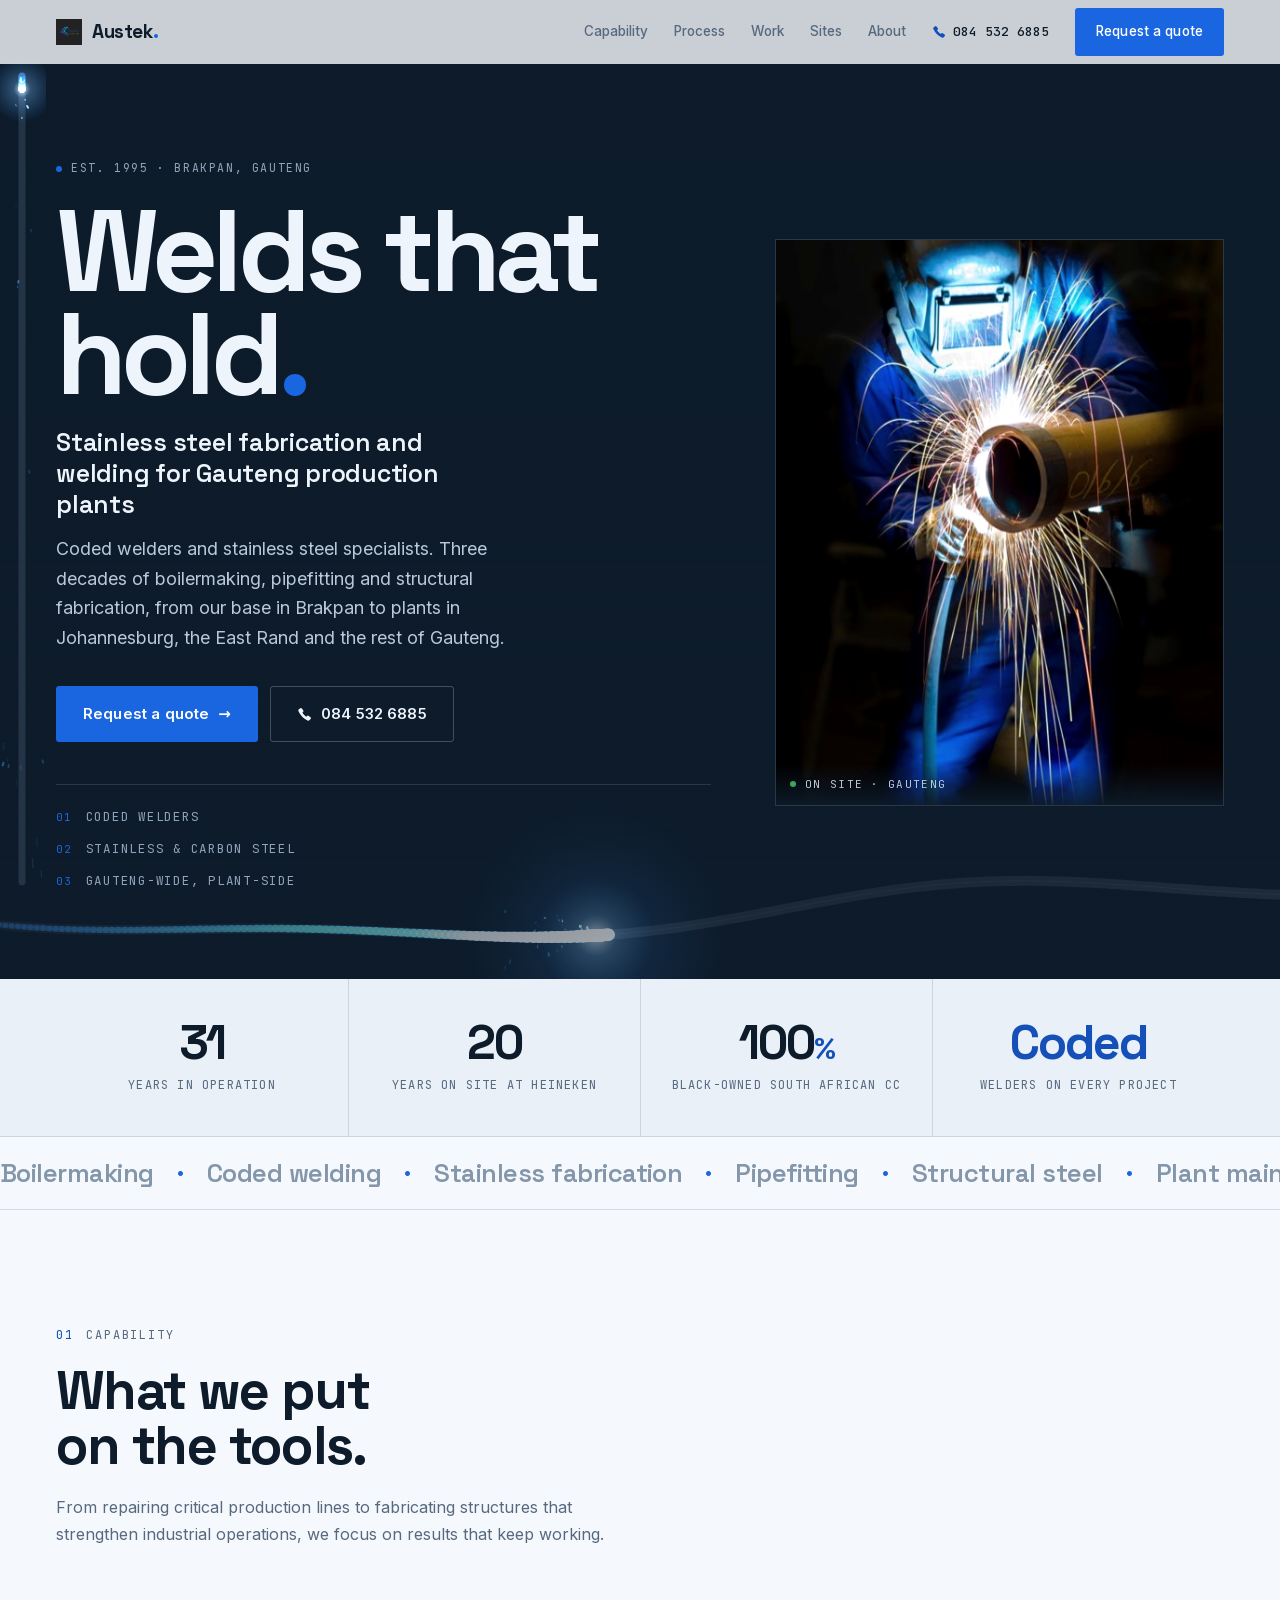
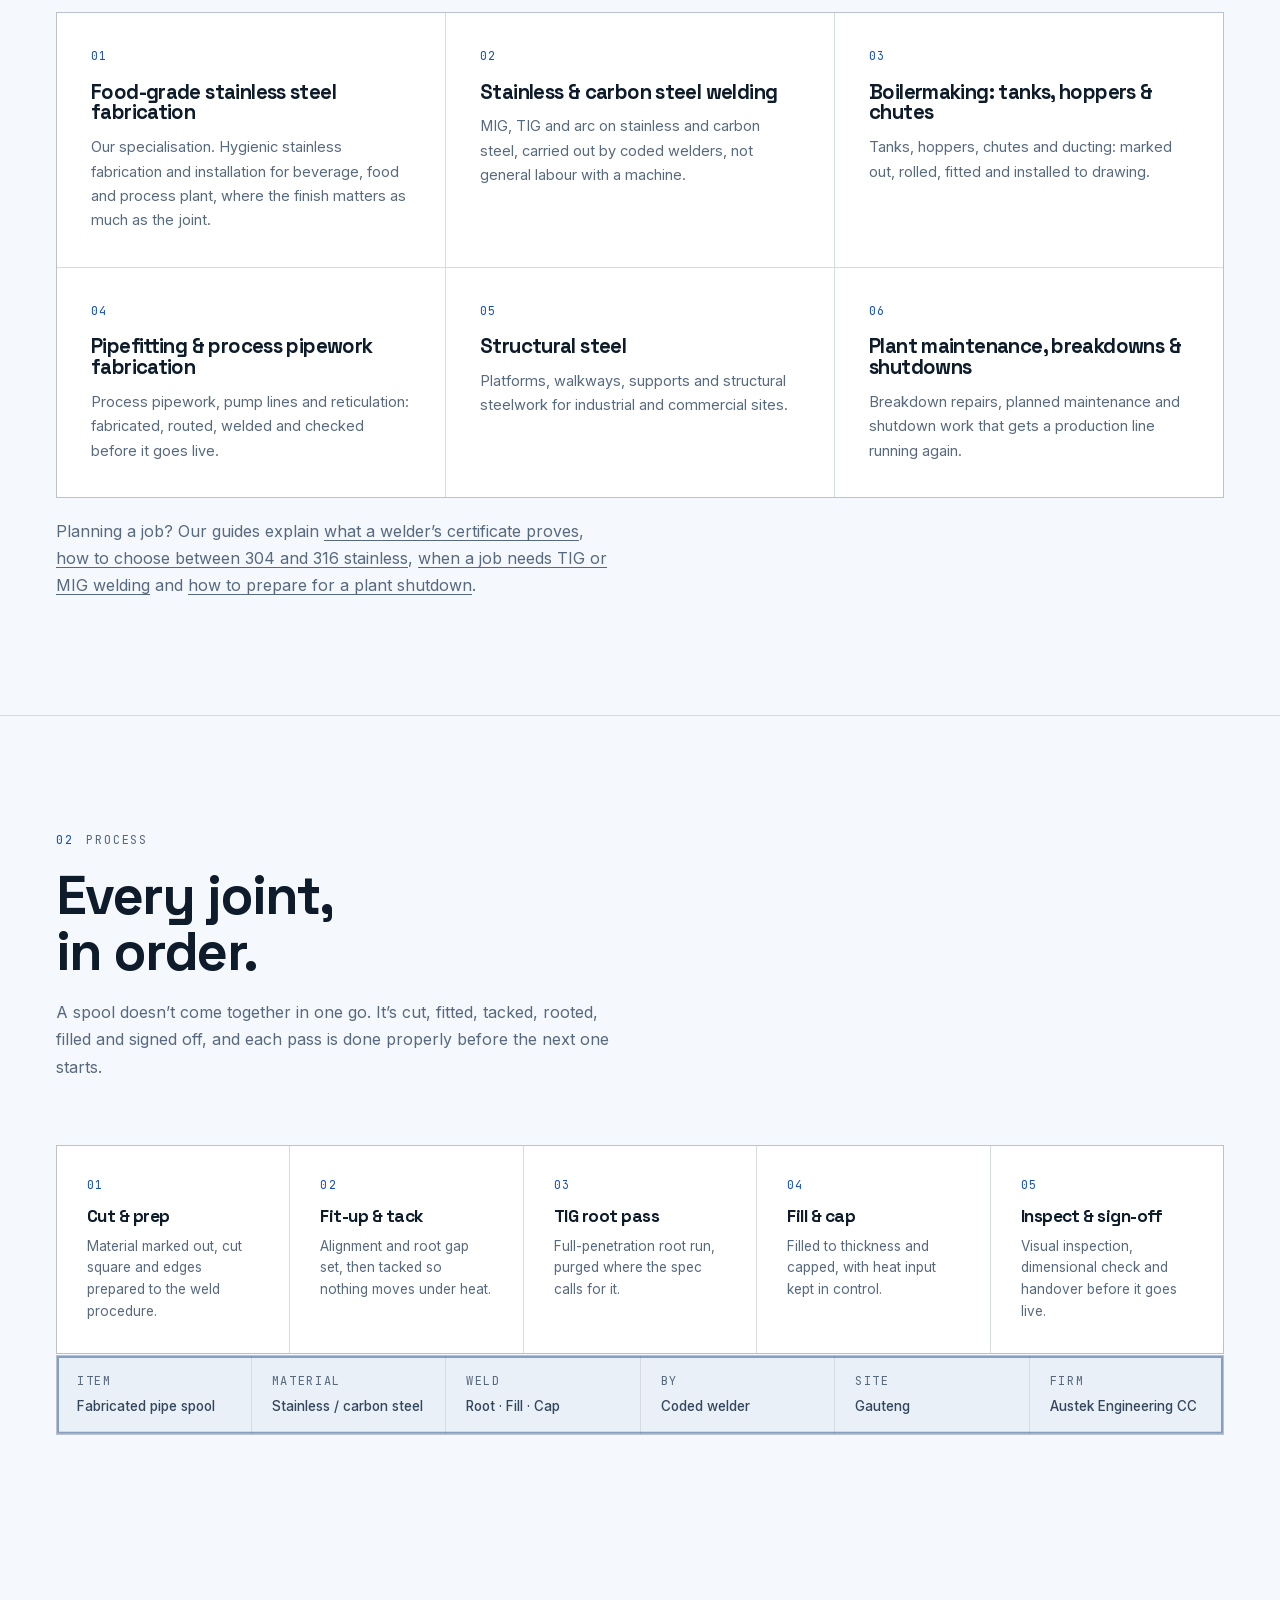
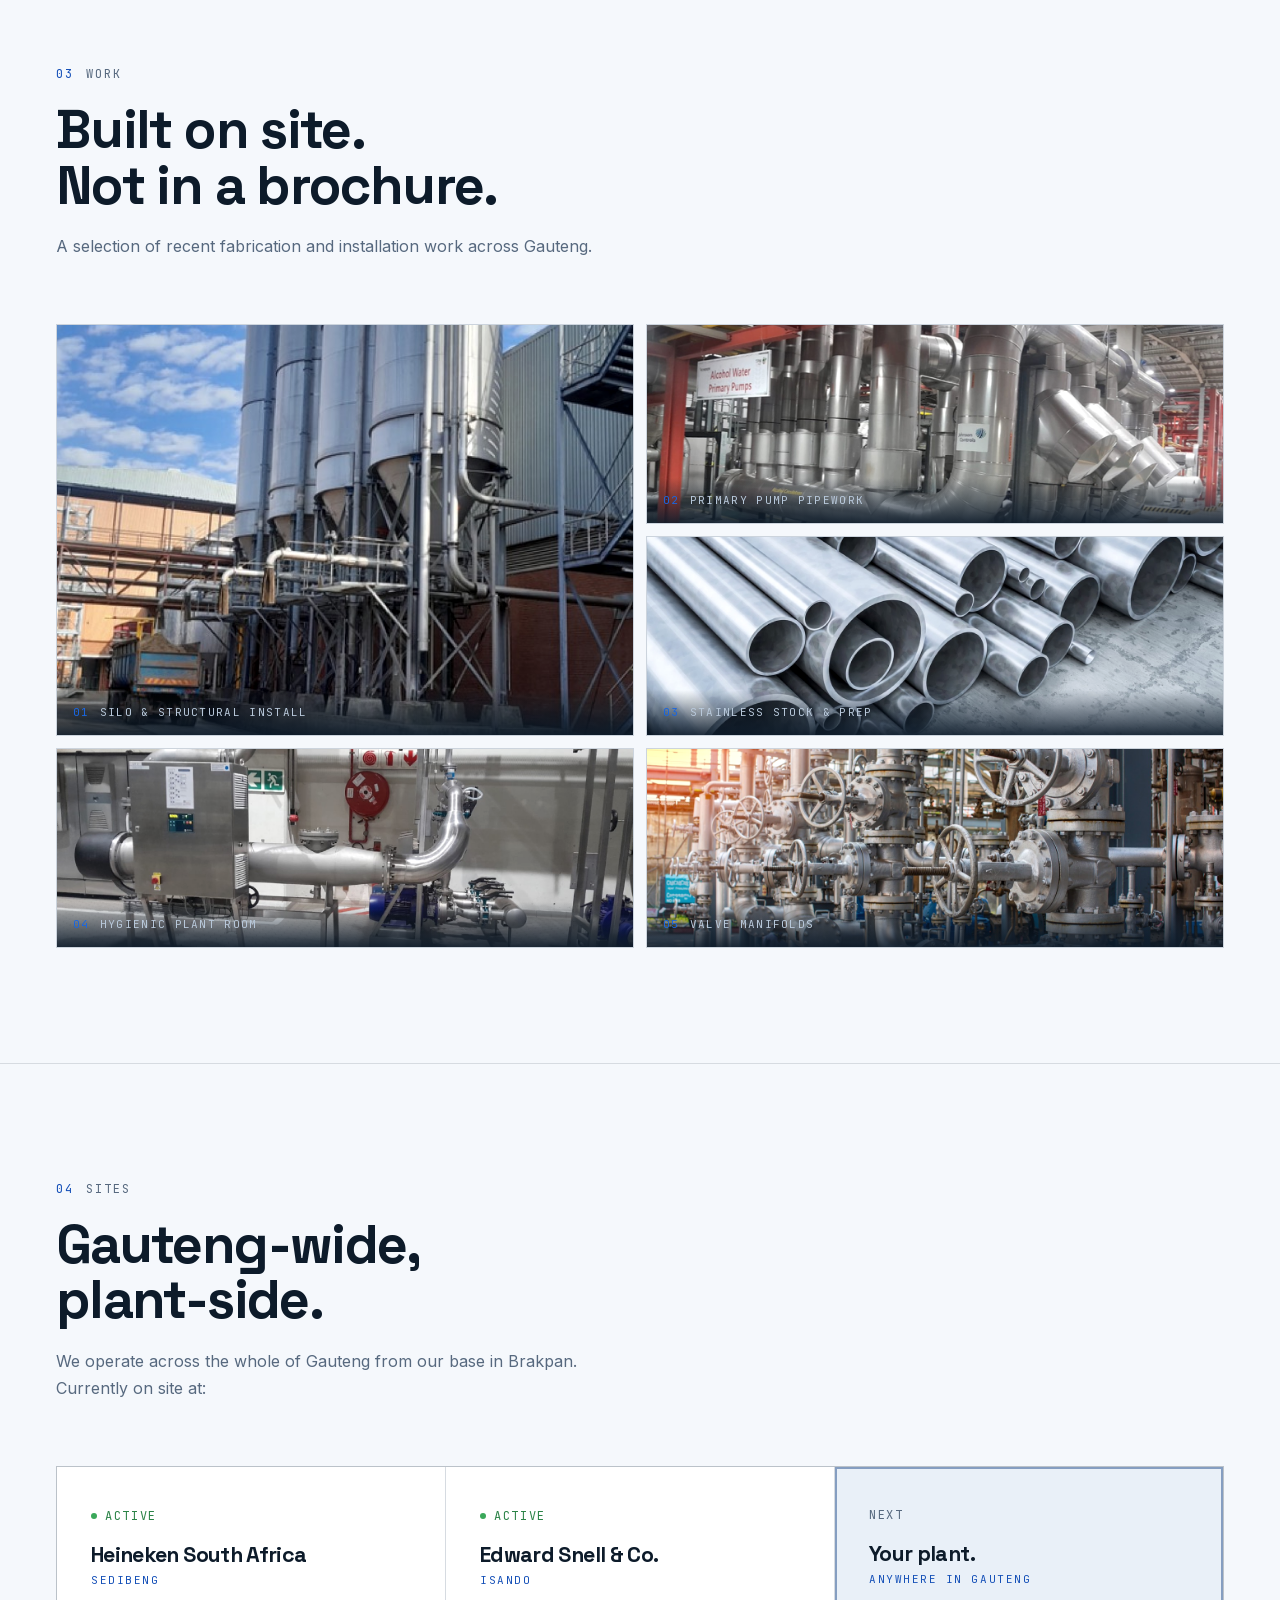
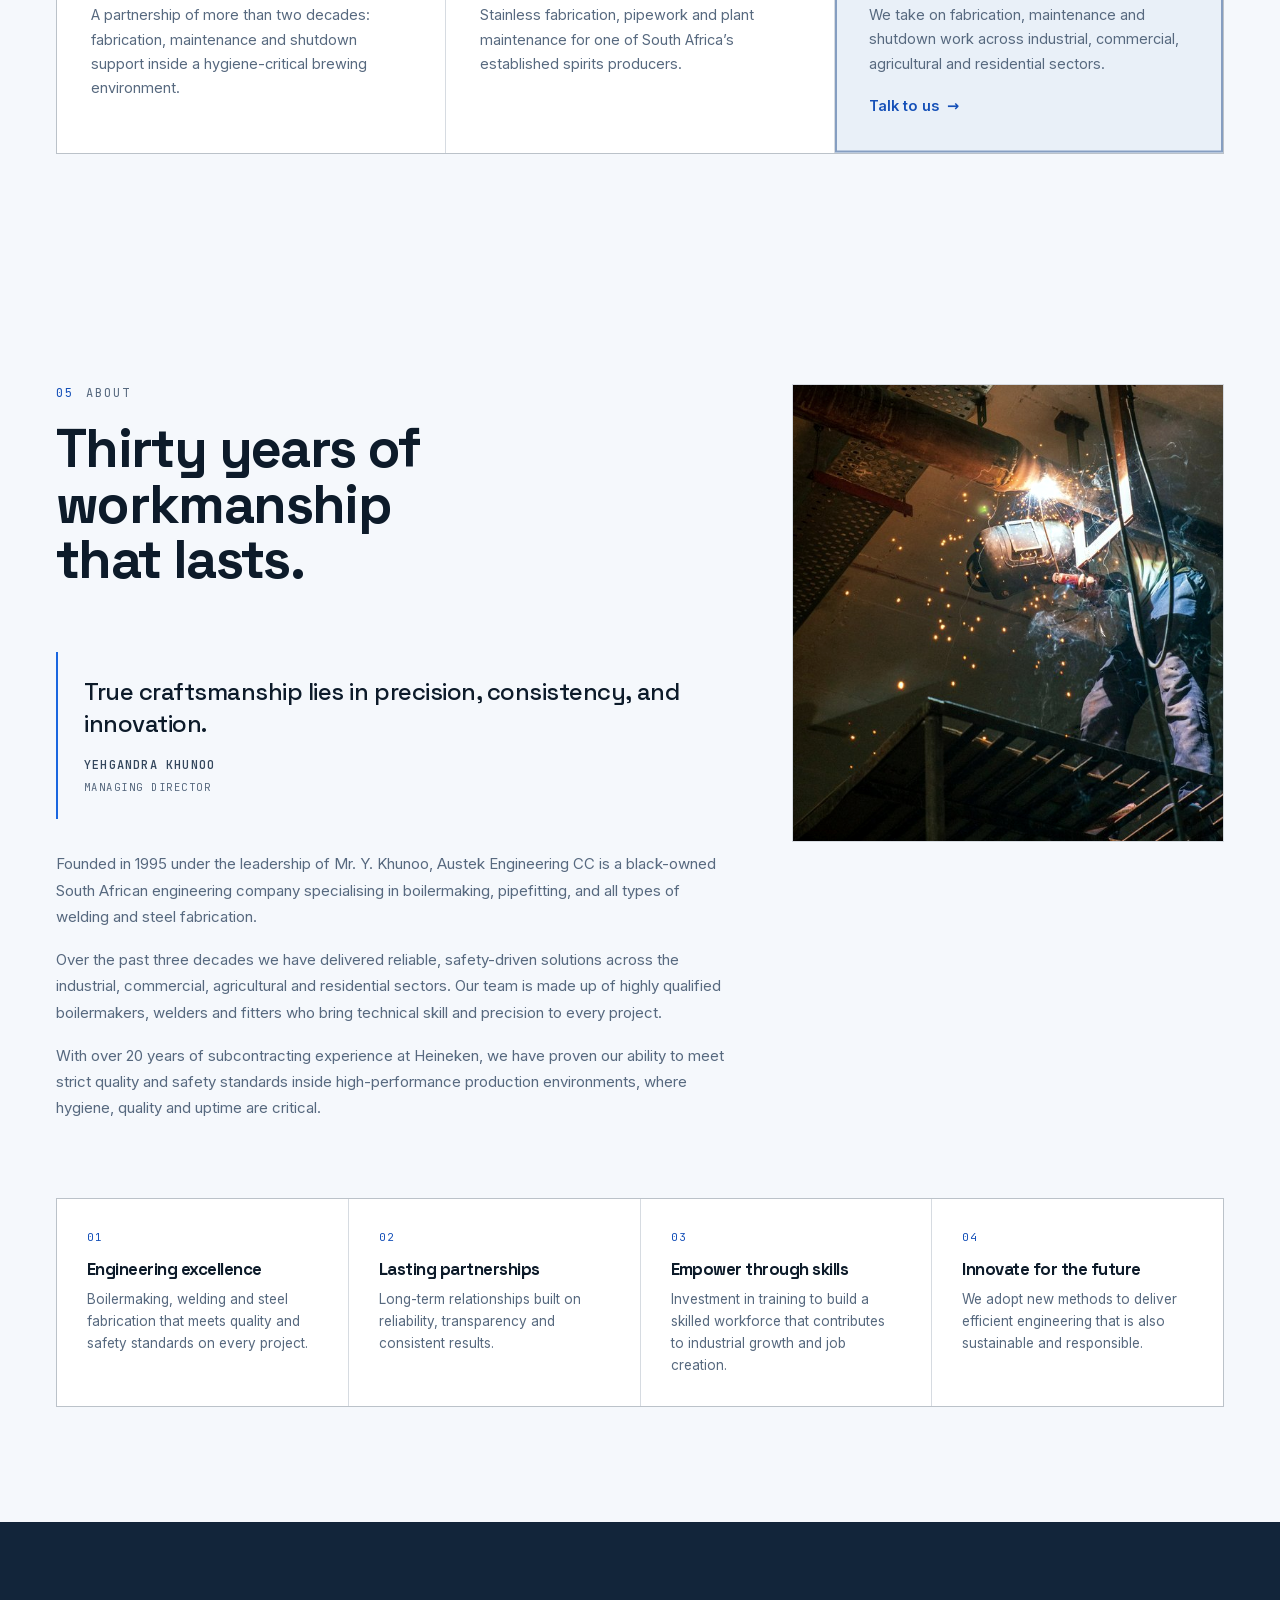
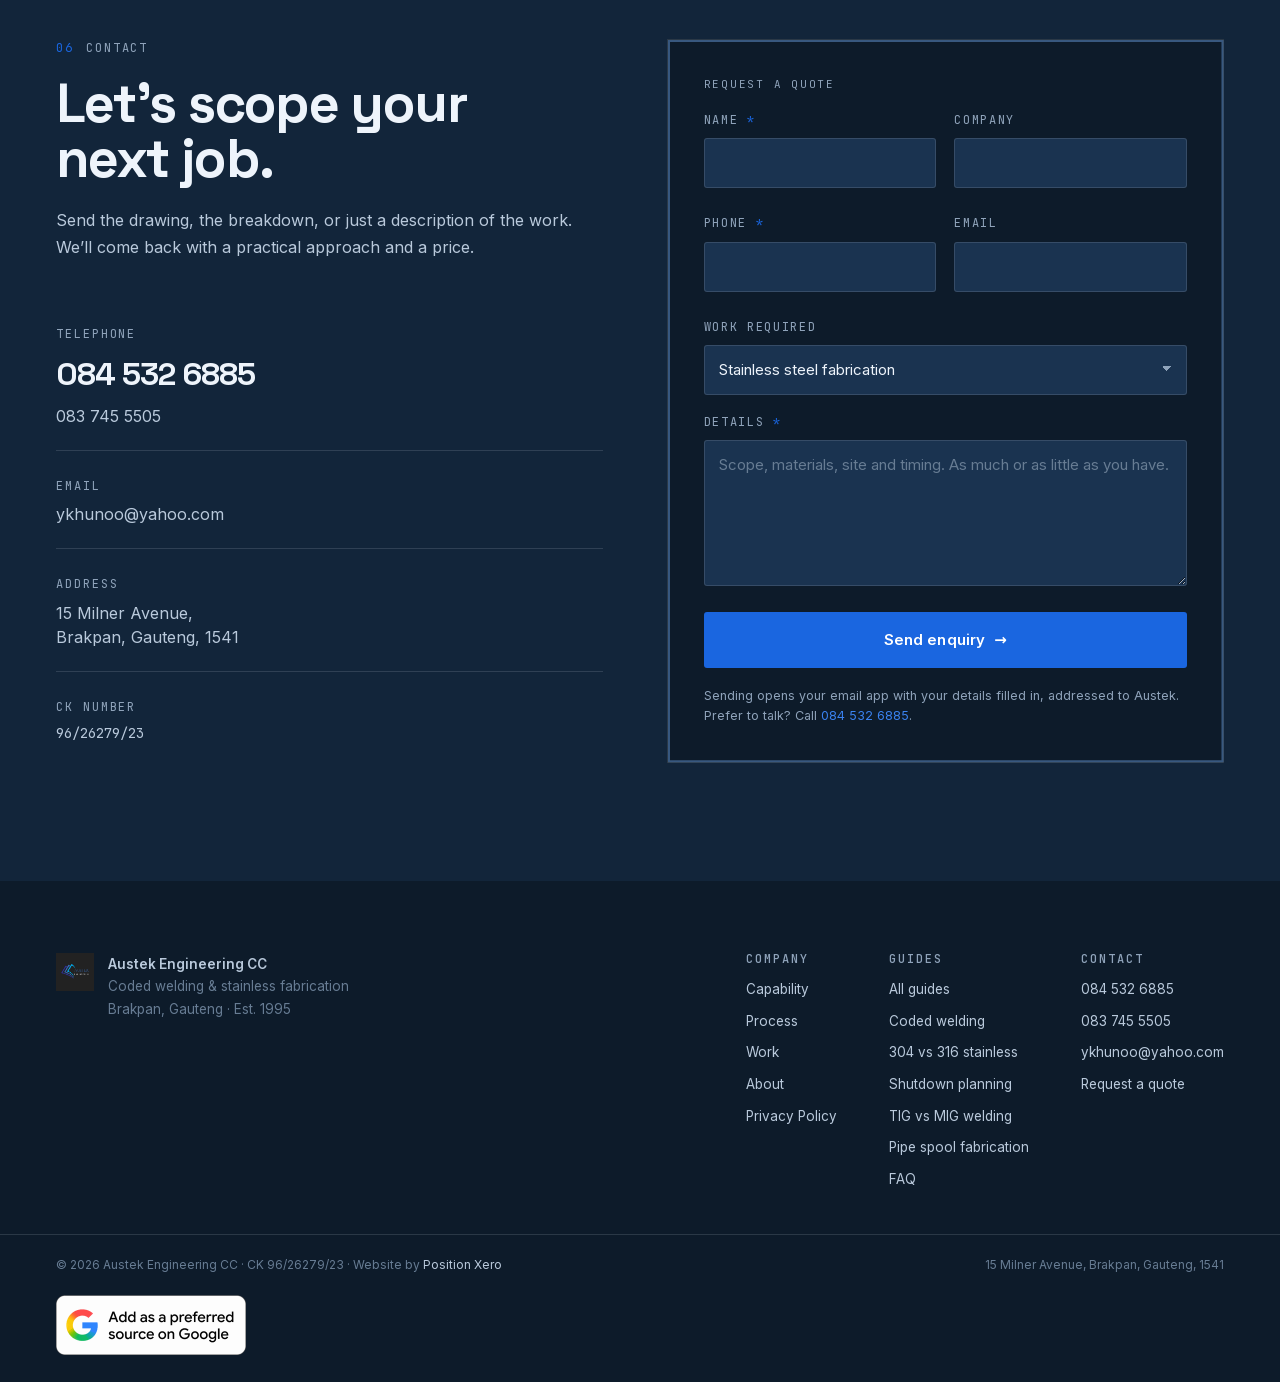
==== commit fff72fbd: "Internal links (W27, 15 Nov 2026): the pipe spool guide gets body links on existing words from the F" ====
--- a/index.html
+++ b/index.html
@@ -457,6 +457,7 @@
         <a href="/blog/304-vs-316-stainless-steel/">304 vs 316 stainless</a>
         <a href="/blog/plant-shutdown-preparation/">Shutdown planning</a>
         <a href="/blog/tig-vs-mig-welding/">TIG vs MIG welding</a>
+        <a href="/blog/pipe-spool-fabrication/">Pipe spool fabrication</a>
         <a href="/faq/">FAQ</a>
       </div>
       <div>
